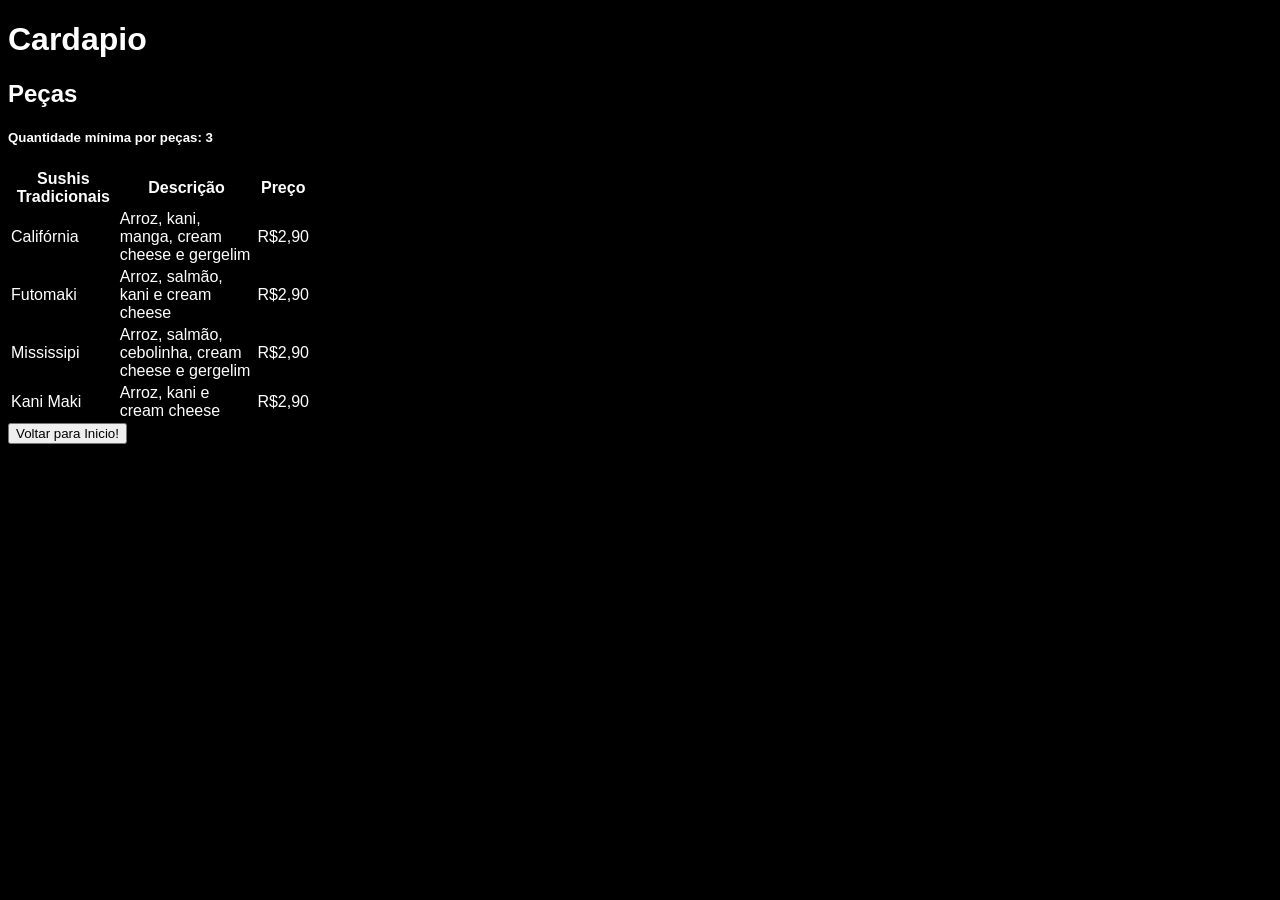
==== cardapio.html @ 0f292d31 "initial changes to the menu page some changes in CSS as well..." ====
<!DOCTYPE html>
<html lang="en">
<head>
    <meta charset="UTF-8">
    <meta name="viewport" content="width=device-width, initial-scale=1.0">
    <title>Cardapio</title>
    <link rel="stylesheet" href="estilos/style.css">
</head>
<body>
    <h1 class="titulo-cardapio"><strong>Cardapio</strong></h1>
    <h2 class="sub-titulo-cardapio"><strong>Peças</strong></h2>
    <h5 class="mini-frase-titulo"><strong>Quantidade mínima por peças: 3</strong></h4>
    <table class="tabela-do-cardapio">
        <thead>
        <tr>
            <th>Sushis Tradicionais</th>
            <th>Descrição</th>
            <th>Preço</th>
        </tr>
        </thead>
        <tbody>
            <tr>
                <td>Califórnia</td>
                <td>Arroz, kani, manga, cream cheese e gergelim</td>
                <td>R$2,90</td>
            </tr>
            <tr>
                <td>Futomaki</td>
                <td>Arroz, salmão, kani e cream cheese</td>
                <td>R$2,90</td>
            </tr>
            <tr>
                <td>Mississipi</td>
                <td>Arroz, salmão, cebolinha, cream cheese e gergelim</td>
                <td>R$2,90</td>
            </tr>
            <tr>
                <td>Kani Maki</td>
                <td>Arroz, kani e cream cheese</td>
                <td>R$2,90</td>
            </tr>
        </tbody>
    </table>

    <a href="index.html"><button class="botao-inicio">Voltar para Inicio!</button></a>
</body>
</html>
---- estilos/style.css ----
html { /* Configurações iniciais do estilo do site */
    background-color: black;
    font-family: "Quattrocento", sans-serif;
    font-style: normal;
    min-width: 320px;
    max-width: 1920px;
    margin: 0;
    padding: 0;
    top: 0;
    width: 0;
    bottom: 0;
    right: 0;
    left: 0;
}
/*Configuraçoes da Pagina HOME*/
.logo-Yosai{ /* Configurações de posição da Logo */
    position: fixed;
    max-width: 40%;
    min-height: 20%;
    top: 20%;
    left: 30%;
}

.sushi-hashi{ /* Configurações da posição do Sushi */
    position: fixed;
    max-width: 15%;
    min-height: 10%;
    top: 60%;
    left: 80%;
}

.titulo-embaixo-logo{ /* Posição do Texto abaixo da logo */
    position: fixed;
    color: white;
    font-size: 1.5vw;
    margin-top: 50vh;
    left: 42vw;
}

.botao-cardapio{ /* Botão do Cardapio */
    position: fixed;
    color: rgb(0, 0, 0);
    bottom: 14vw;
    left: 40vw;
    background-color: rgb(253, 252, 252);
    font-size: 1vw;
    font-weight: bold;
    padding: 12px 24px;
    border: none;
    border-radius: 8px ;
    cursor: pointer;
    transition: background-color 0.3s ease, tranform 0.2s ease;
}

.botao-cardapio:hover { /* Botão expandir e mudar de cor */
    background-color: rgb(102, 31, 31);
    transform: scale(1.05);
}

.botao-fale-conosco{ /* Botão do Fale Conosco */
    position: fixed;
    color: rgb(10, 10, 10);
    bottom: 14vw;
    right: 35vw;
    background-color: rgb(255, 255, 255) ;
    font-size: 1vw;
    font-weight: bold;
    padding: 12px 24px;
    border: none;
    border-radius: 8px ;
    cursor: pointer;
    transition: background-color 0.3s ease, tranform 0.2s ease;
}

.botao-fale-conosco:hover { /* Botão expandir e mudar de cor */
    background-color: rgb(102, 31, 31);
    transform: scale(1.05);
}

.rodape{ /* rodape da pagina / endereço */
    position: fixed;
    font-size: 1vw;
    right: 37vw;
    bottom: 1vw;
    opacity: 40%;
    text-align: center;
}

/*Configurações Da Pagina do Cardapio*/

.titulo-cardapio{
    color: white;
}

.sub-titulo-cardapio{
    color: white;
}

.mini-frase-titulo{
    color: white;
}

.tabela-do-cardapio{
    color: white;
}
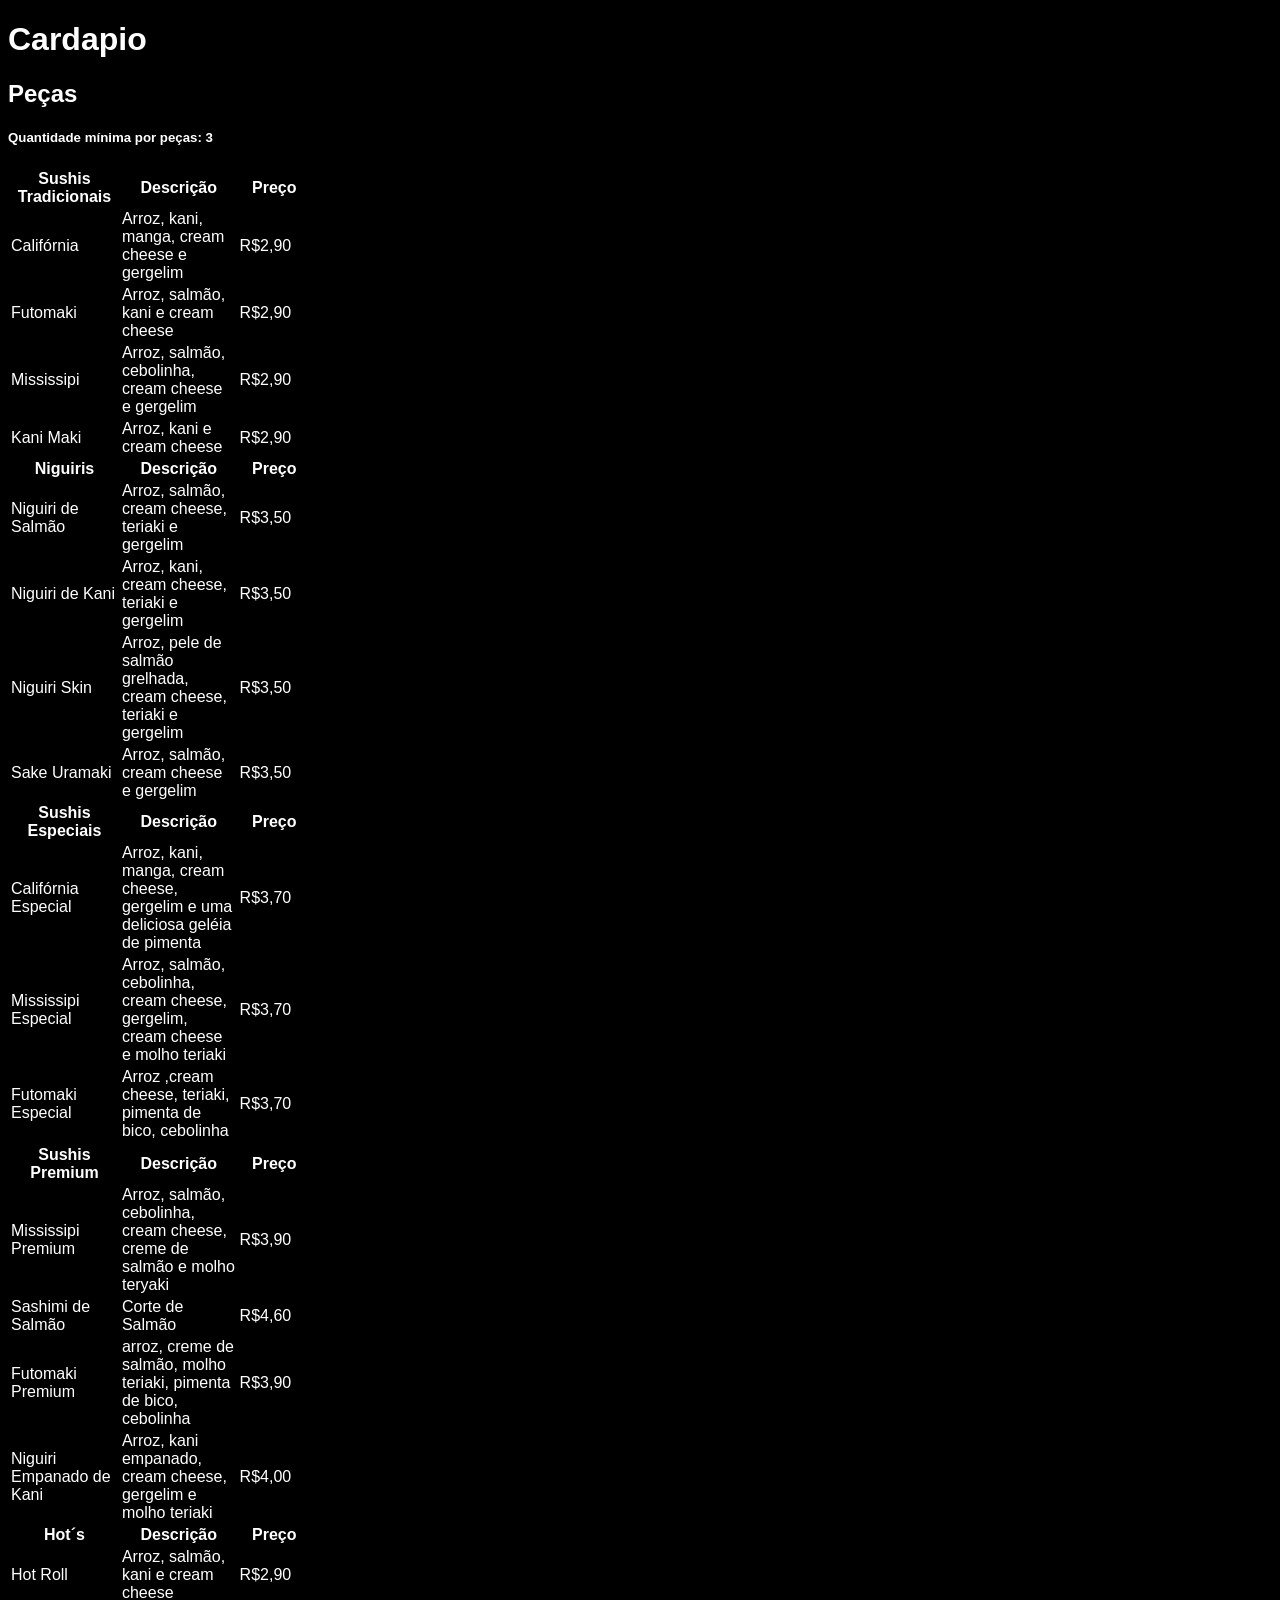
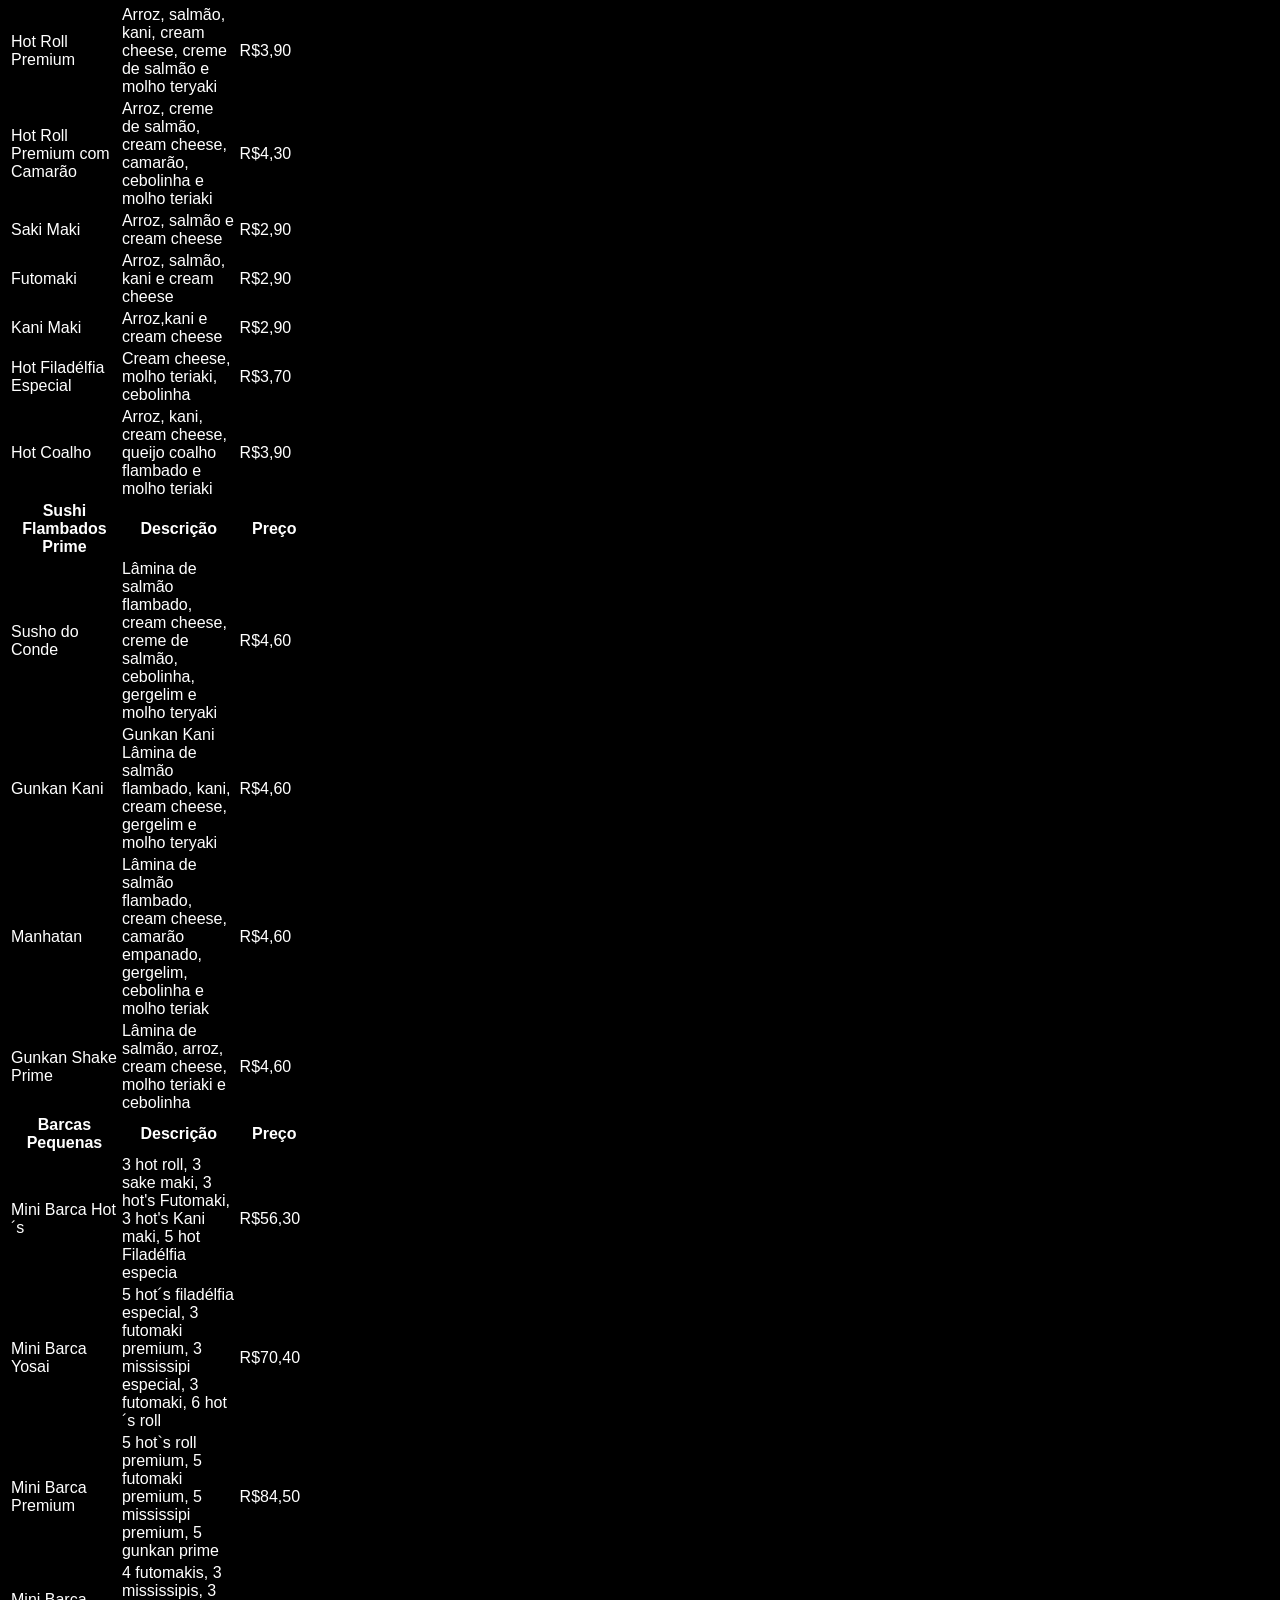
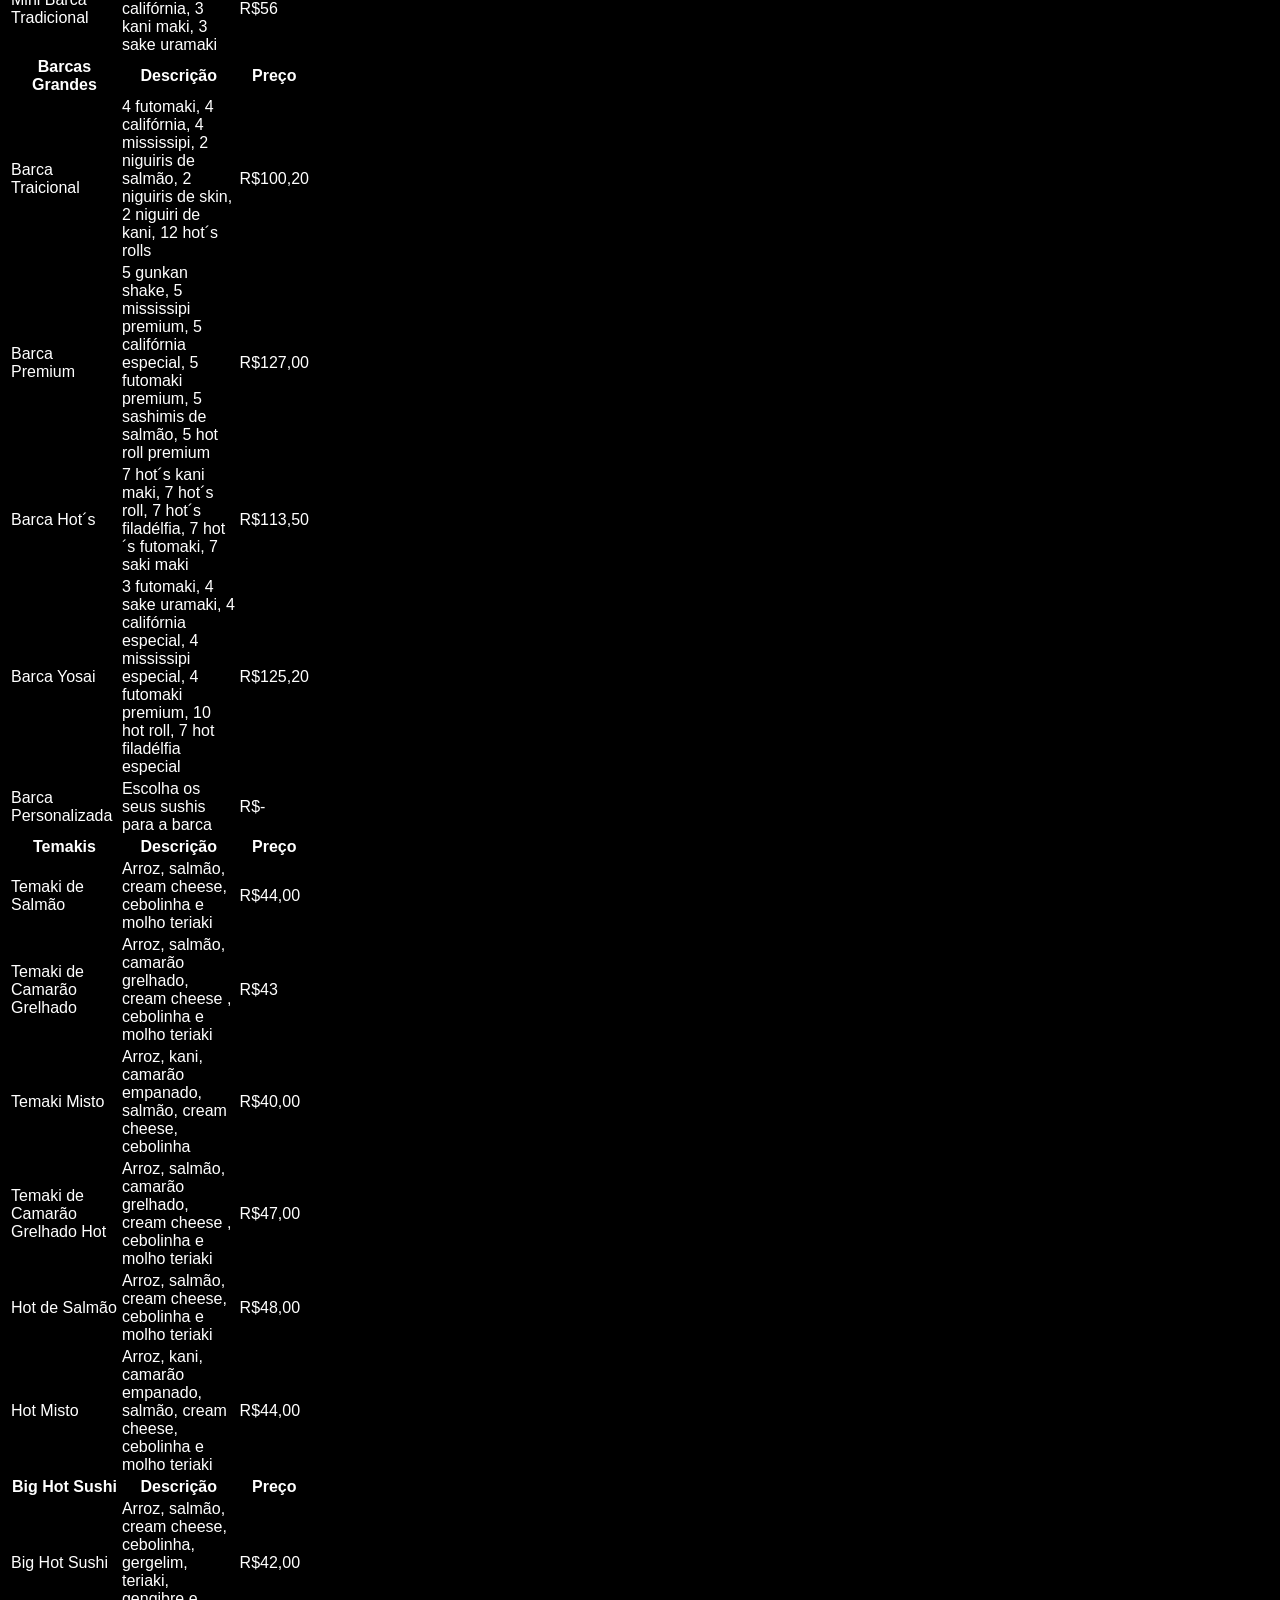
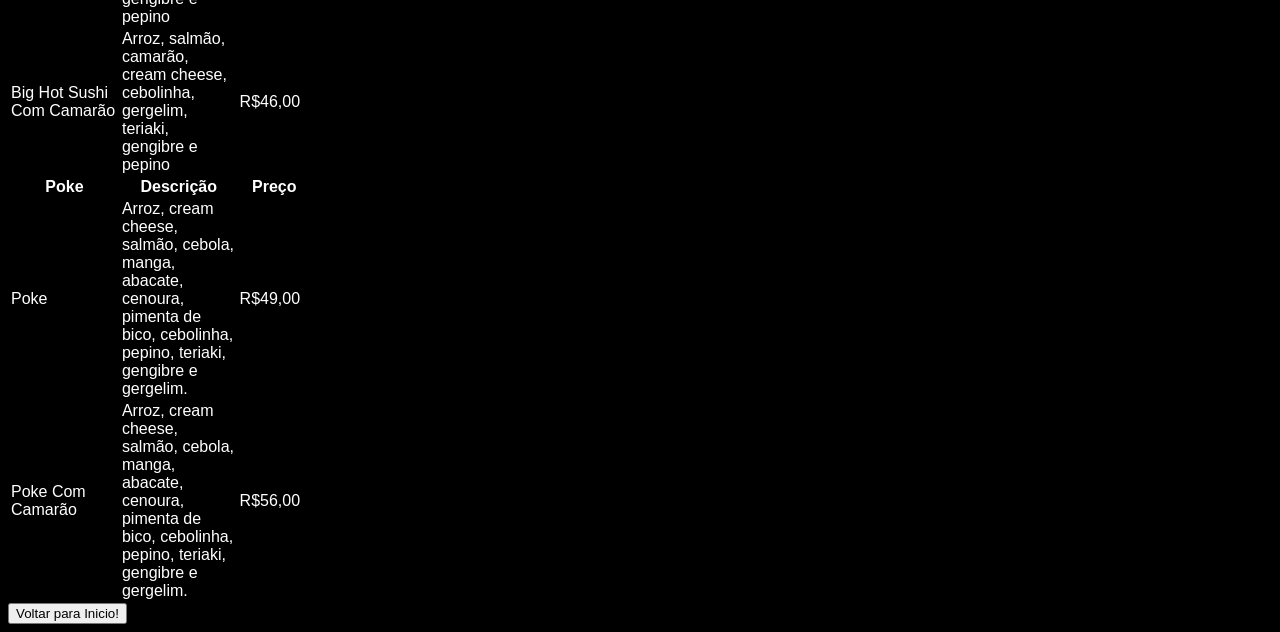
==== commit f08f4bd6: "Menu items I’ve listed the sushi pieces and other items from the restaurant—essentially their entire" ====
--- a/cardapio.html
+++ b/cardapio.html
@@ -40,6 +40,319 @@
                 <td>R$2,90</td>
             </tr>
         </tbody>
+
+        <thead>
+            <tr>
+                <th>Niguiris</th>
+                <th>Descrição</th>
+                <th>Preço</th>
+            </tr>
+        </thead>
+        <tbody>
+            <tr>
+                <td>Niguiri de Salmão</td>
+                <td>Arroz, salmão, cream cheese, teriaki e gergelim</td>
+                <td>R$3,50</td>
+            </tr>
+            <tr>
+                <td>Niguiri de Kani</td>
+                <td>Arroz, kani, cream cheese, teriaki e gergelim</td>
+                <td>R$3,50</td>
+            </tr>
+            <tr>
+                <td>Niguiri Skin</td>
+                <td>Arroz, pele de salmão grelhada, cream cheese, teriaki e gergelim</td>
+                <td>R$3,50</td>
+            </tr>
+            <tr>
+                <td>Sake Uramaki</td>
+                <td>Arroz, salmão, cream cheese e gergelim</td>
+                <td>R$3,50</td>
+            </tr>
+        </tbody>
+
+        <thead>
+            <tr>
+                <th>Sushis Especiais</th>
+                <th>Descrição</th>
+                <th>Preço</th>
+            </tr>
+        </thead>
+        <tbody>
+            <tr>
+            <td>Califórnia Especial
+            </td>
+            <td>Arroz, kani, manga, cream cheese, gergelim e uma deliciosa geléia de pimenta</td>
+            <td>R$3,70</td>
+            </tr>
+            <tr>
+                <td>Mississipi Especial</td>
+                <td>Arroz, salmão, cebolinha, cream cheese, gergelim, cream cheese e molho teriaki</td>
+                <td>R$3,70</td>
+            </tr>
+            <tr>
+                <td>Futomaki Especial</td>
+                <td>Arroz ,cream cheese, teriaki, pimenta de bico, cebolinha</td>
+                <td>R$3,70</td>
+            </tr>
+            <tr>
+            </tr>
+        </tbody>
+        
+        <thead>
+            <tr>
+                <th>Sushis Premium</th>
+                <th>Descrição</th>
+                <th>Preço</th>
+            </tr>
+        </thead>
+        <tbody>
+            <tr>
+                <td>Mississipi Premium</td>
+                <td>Arroz, salmão, cebolinha, cream cheese, creme de salmão e molho teryaki</td>
+                <td>R$3,90</td>
+            </tr>
+            <tr>
+                <td>Sashimi de Salmão</td>
+                <td>Corte de Salmão</td>
+                <td>R$4,60</td>
+            </tr>
+            <tr>
+                <td>Futomaki Premium</td>
+                <td>arroz, creme de salmão, molho teriaki, pimenta de bico, cebolinha</td>
+                <td>R$3,90</td>
+            </tr>
+            <tr>
+                <td>Niguiri Empanado de Kani</td>
+                <td>Arroz, kani empanado, cream cheese, gergelim e molho teriaki</td>
+                <td>R$4,00</td>
+            </tr>
+        </tbody>
+
+        <thead>
+            <tr>
+            <th>Hot´s</th>
+            <th>Descrição</th>
+            <th>Preço</th>
+            </tr>
+        </thead>
+        <tbody>
+            <tr>
+            <td>Hot Roll</td>
+            <td>Arroz, salmão, kani e cream cheese</td>
+            <td>R$2,90</td>
+            </tr>
+            <tr>
+                <td>Hot Roll Premium</td>
+                <td>Arroz, salmão, kani, cream cheese, creme de salmão e molho teryaki</td>
+                <td>R$3,90</td>
+            </tr>
+            <tr>
+                <td>Hot Roll Premium com Camarão</td>
+                <td>Arroz, creme de salmão, cream cheese, camarão, cebolinha e molho teriaki</td>
+                <td>R$4,30</td>
+            </tr>
+            <tr>
+                <td>Saki Maki</td>
+                <td>Arroz, salmão e cream cheese</td>
+                <td>R$2,90</td>
+            </tr>
+            <tr>
+                <td>Futomaki</td>
+                <td>Arroz, salmão, kani e cream cheese</td>
+                <td>R$2,90</td>
+            </tr>
+            <tr>
+                <td>Kani Maki</td>
+                <td>Arroz,kani e cream cheese</td>
+                <td>R$2,90</td>
+            </tr>
+            <tr>
+                <td>Hot Filadélfia Especial</td>
+                <td>Cream cheese, molho teriaki, cebolinha</td>
+                <td>R$3,70</td>
+            </tr>
+            <tr>
+                <td>Hot Coalho</td>
+                <td>Arroz, kani, cream cheese, queijo coalho flambado e molho teriaki</td>
+                <td>R$3,90</td>
+            </tr>
+        </tbody>
+
+        <thead>
+            <tr>
+                <th>Sushi Flambados Prime</th>
+                <th>Descrição</th>
+                <th>Preço</th>
+            </tr>
+        </thead>
+        <tbody>
+            <tr>
+                <td>Susho do Conde</td>
+                <td>Lâmina de salmão flambado, cream cheese, creme de salmão, cebolinha, gergelim e molho teryaki</td>
+                <td>R$4,60</td>
+            </tr>
+            <tr>
+                <td>Gunkan Kani</td>
+                <td>Gunkan Kani Lâmina de salmão flambado, kani, cream cheese, gergelim e molho teryaki</td>
+                <td>R$4,60</td>
+            </tr>
+            <tr>
+                <td>Manhatan</td>
+                <td>Lâmina de salmão flambado, cream cheese, camarão empanado, gergelim, cebolinha e molho teriak</td>
+                <td>R$4,60</td>
+            </tr>
+            <tr>
+                <td>Gunkan Shake Prime</td>
+                <td>Lâmina de salmão, arroz, cream cheese, molho teriaki e cebolinha</td>
+                <td>R$4,60</td>
+            </tr>
+        </tbody>
+
+        <thead>
+            <tr>
+                <th>Barcas Pequenas</th>
+                <th>Descrição</th>
+                <th>Preço</th>
+            </tr>
+        </thead>
+        <tbody>
+            <tr>
+                <td>Mini Barca Hot´s</td>
+                <td>3 hot roll, 3 sake maki, 3 hot's Futomaki, 3 hot's Kani maki, 5 hot Filadélfia especia</td>
+                <td>R$56,30</td>
+            </tr>
+            <tr>
+                <td>Mini Barca Yosai</td>
+                <td>5 hot´s filadélfia especial, 3 futomaki premium, 3 mississipi especial, 3 futomaki, 6 hot´s roll</td>
+                <td>R$70,40</td>
+            </tr>
+            <tr>
+                <td>Mini Barca Premium</td>
+                <td>5 hot`s roll premium, 5 futomaki premium, 5 mississipi premium, 5 gunkan prime</td>
+                <td>R$84,50</td>
+            </tr>
+            <tr>
+                <td>Mini Barca Tradicional</td>
+                <td>4 futomakis, 3 mississipis, 3 califórnia, 3 kani maki, 3 sake uramaki</td>
+                <td>R$56</td>
+            </tr>
+        </tbody>
+
+        <thead>
+            <tr>
+                <th>Barcas Grandes</th>
+                <th>Descrição</th>
+                <th>Preço</th>
+            </tr>
+        </thead>
+        <tbody>
+            <tr>
+                <td>Barca Traicional</td>
+                <td>4 futomaki, 4 califórnia, 4 mississipi, 2 niguiris de salmão, 2 niguiris de skin, 2 niguiri de kani, 12 hot´s rolls</td>
+                <td>R$100,20</td>
+            </tr>
+            <tr>
+                <td>Barca Premium</td>
+                <td>5 gunkan shake, 5 mississipi premium, 5 califórnia especial, 5 futomaki premium, 5 sashimis de salmão, 5 hot roll premium</td>
+                <td>R$127,00</td>
+            </tr>
+            <tr>
+                <td>Barca Hot´s</td>
+                <td>7 hot´s kani maki, 7 hot´s roll, 7 hot´s filadélfia, 7 hot´s futomaki, 7 saki maki</td>
+                <td>R$113,50</td>
+            </tr>
+            <tr>
+                <td>Barca Yosai</td>
+                <td>3 futomaki, 4 sake uramaki, 4 califórnia especial, 4 mississipi especial, 4 futomaki premium, 10 hot roll, 7 hot filadélfia especial</td>
+                <td>R$125,20</td>
+            </tr>
+            <tr>
+                <td>Barca Personalizada</td>
+                <td>Escolha os seus sushis para a barca</td>
+                <td>R$-</td>
+            </tr>
+        </tbody>
+
+        <thead>
+            <tr>
+                <th>Temakis</th>
+                <th>Descrição</th>
+                <th>Preço</th>
+            </tr>
+        </thead>
+        <tbody>
+            <tr>
+                <td>Temaki de Salmão</td>
+                <td>Arroz, salmão, cream cheese, cebolinha e molho teriaki</td>
+                <td>R$44,00</td>
+            </tr>
+            <tr>
+                <td>Temaki de Camarão Grelhado</td>
+                <td>Arroz, salmão, camarão grelhado, cream cheese , cebolinha e molho teriaki</td>
+                <td>R$43</td>
+            </tr>
+            <tr>
+                <td>Temaki Misto</td>
+                <td>Arroz, kani, camarão empanado, salmão, cream cheese, cebolinha</td>
+                <td>R$40,00</td>
+            </tr>
+            <tr>
+                <td>Temaki de Camarão Grelhado Hot</td>
+                <td>Arroz, salmão, camarão grelhado, cream cheese , cebolinha e molho teriaki</td>
+                <td>R$47,00</td>
+            </tr>
+            <tr>
+                <td>Hot de Salmão</td>
+                <td>Arroz, salmão, cream cheese, cebolinha e molho teriaki</td>
+                <td>R$48,00</td>
+            </tr>
+            <tr>
+                <td>Hot Misto</td>
+                <td>Arroz, kani, camarão empanado, salmão, cream cheese, cebolinha e molho teriaki</td>
+                <td>R$44,00</td>
+            </tr>
+        </tbody>
+
+        <thead>
+            <tr>
+                <th>Big Hot Sushi</th>
+                <th>Descrição</th>
+                <th>Preço</th>
+            </tr>
+        </thead>
+        <tbody>
+            <tr>
+                <td>Big Hot Sushi</td>
+                <td>Arroz, salmão, cream cheese, cebolinha, gergelim, teriaki, gengibre e pepino</td>
+                <td>R$42,00</td>
+            </tr>
+            <tr>
+                <td>Big Hot Sushi Com Camarão</td>
+                <td>Arroz, salmão, camarão, cream cheese, cebolinha, gergelim, teriaki, gengibre e pepino</td>
+                <td>R$46,00</td>
+            </tr>
+        </tbody>
+
+        <thead>
+            <tr>
+                <th>Poke</th>
+                <th>Descrição</th>
+                <th>Preço</th>
+            </tr>
+        </thead>
+        <tbody>
+            <tr>
+                <td>Poke</td>
+                <td>Arroz, cream cheese, salmão, cebola, manga, abacate, cenoura, pimenta de bico, cebolinha, pepino, teriaki, gengibre e gergelim.</td>
+                <td>R$49,00</td>
+            </tr>
+            <tr>
+                <td>Poke Com Camarão</td>
+                <td>Arroz, cream cheese, salmão, cebola, manga, abacate, cenoura, pimenta de bico, cebolinha, pepino, teriaki, gengibre e gergelim.</td>
+                <td>R$56,00</td>
+            </tr>
+        </tbody>
     </table>
 
     <a href="index.html"><button class="botao-inicio">Voltar para Inicio!</button></a>
--- a/estilos/style.css
+++ b/estilos/style.css
@@ -78,6 +78,7 @@
 }
 
 .rodape{ /* rodape da pagina / endereço */
+    color: white;
     position: fixed;
     font-size: 1vw;
     right: 37vw;
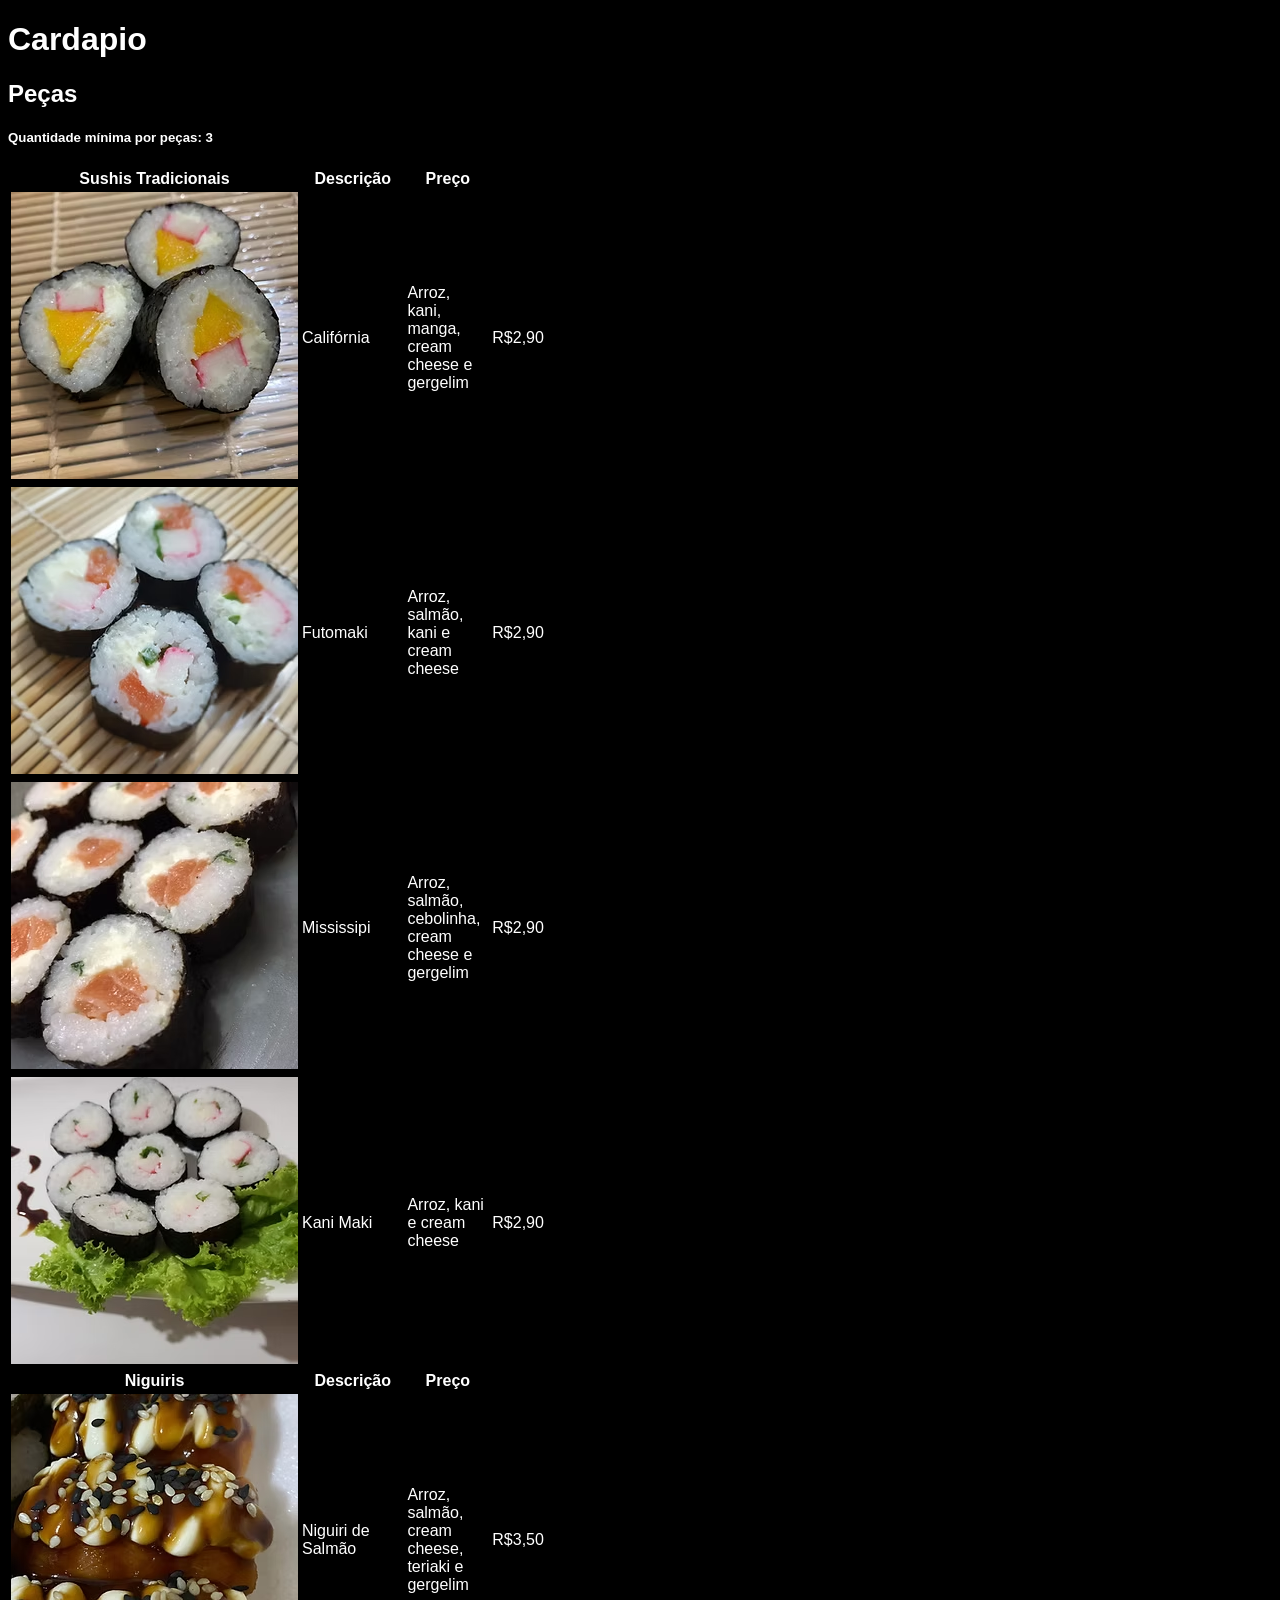
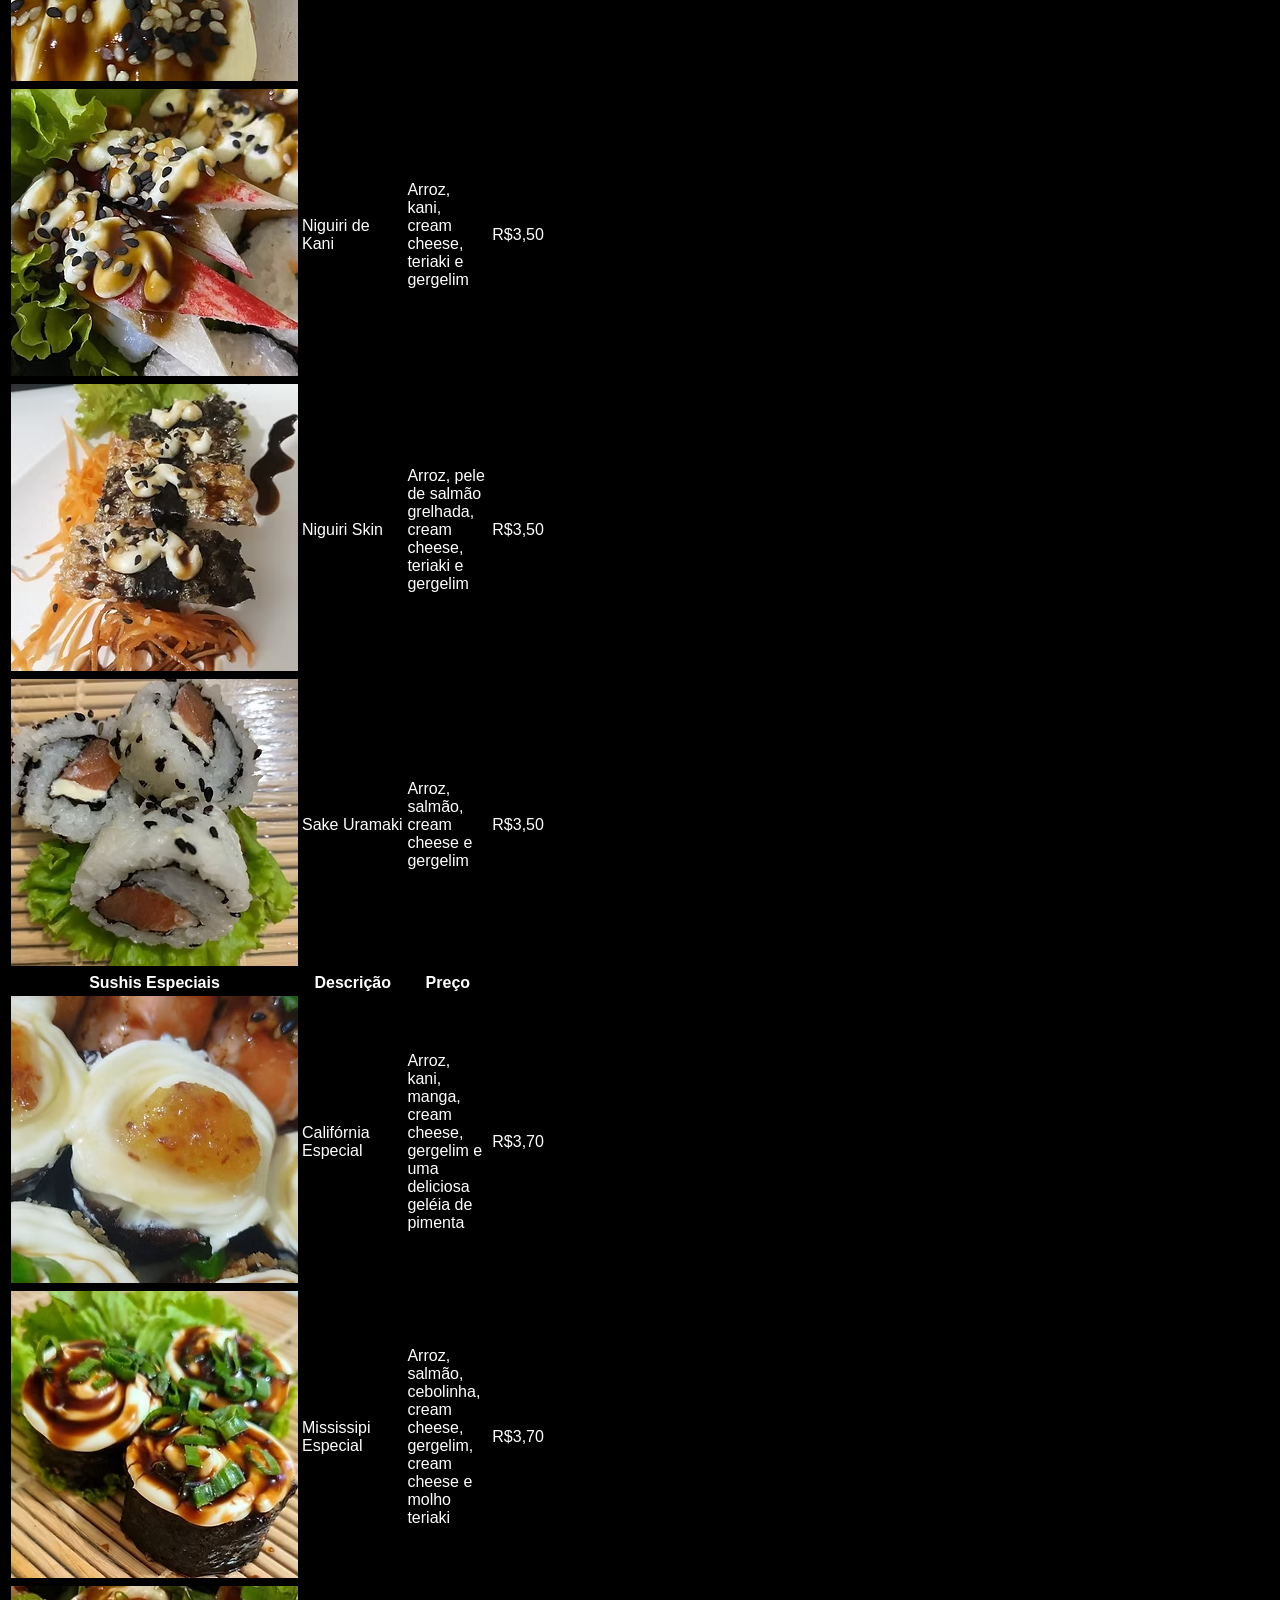
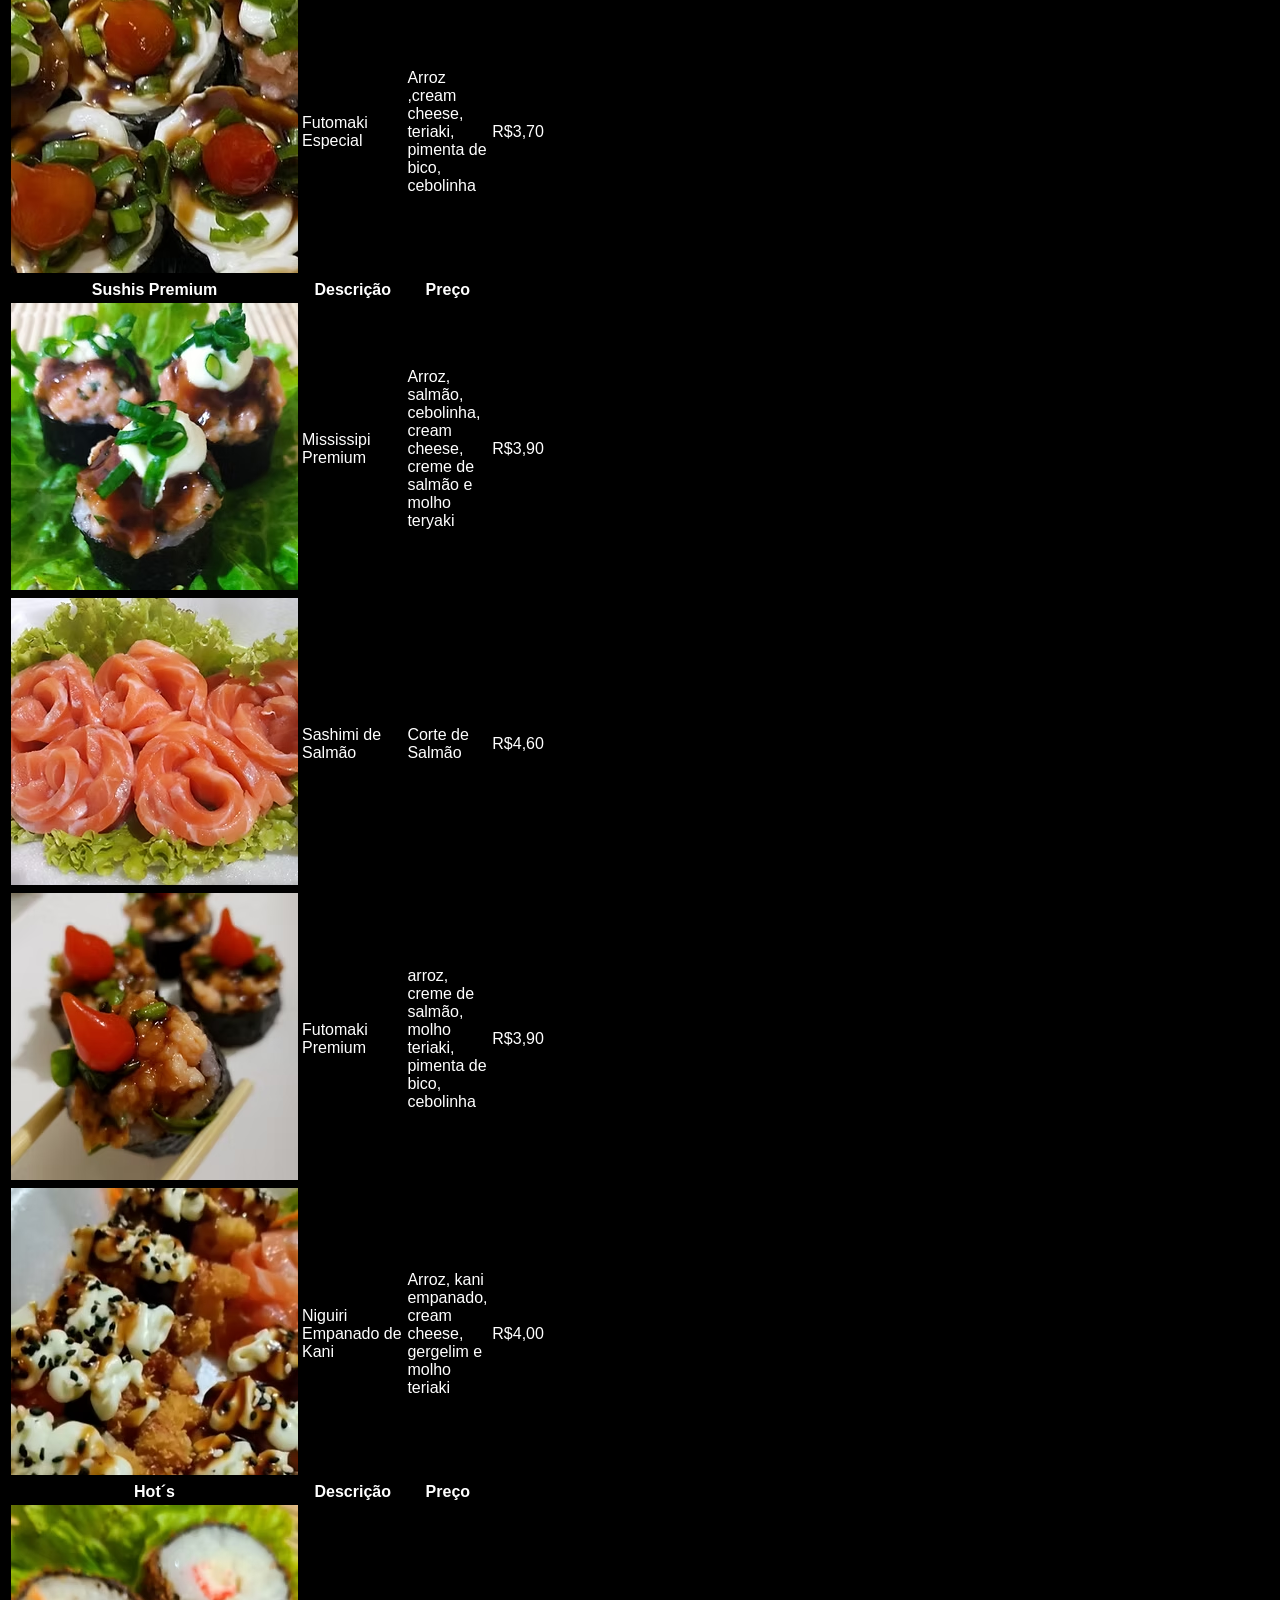
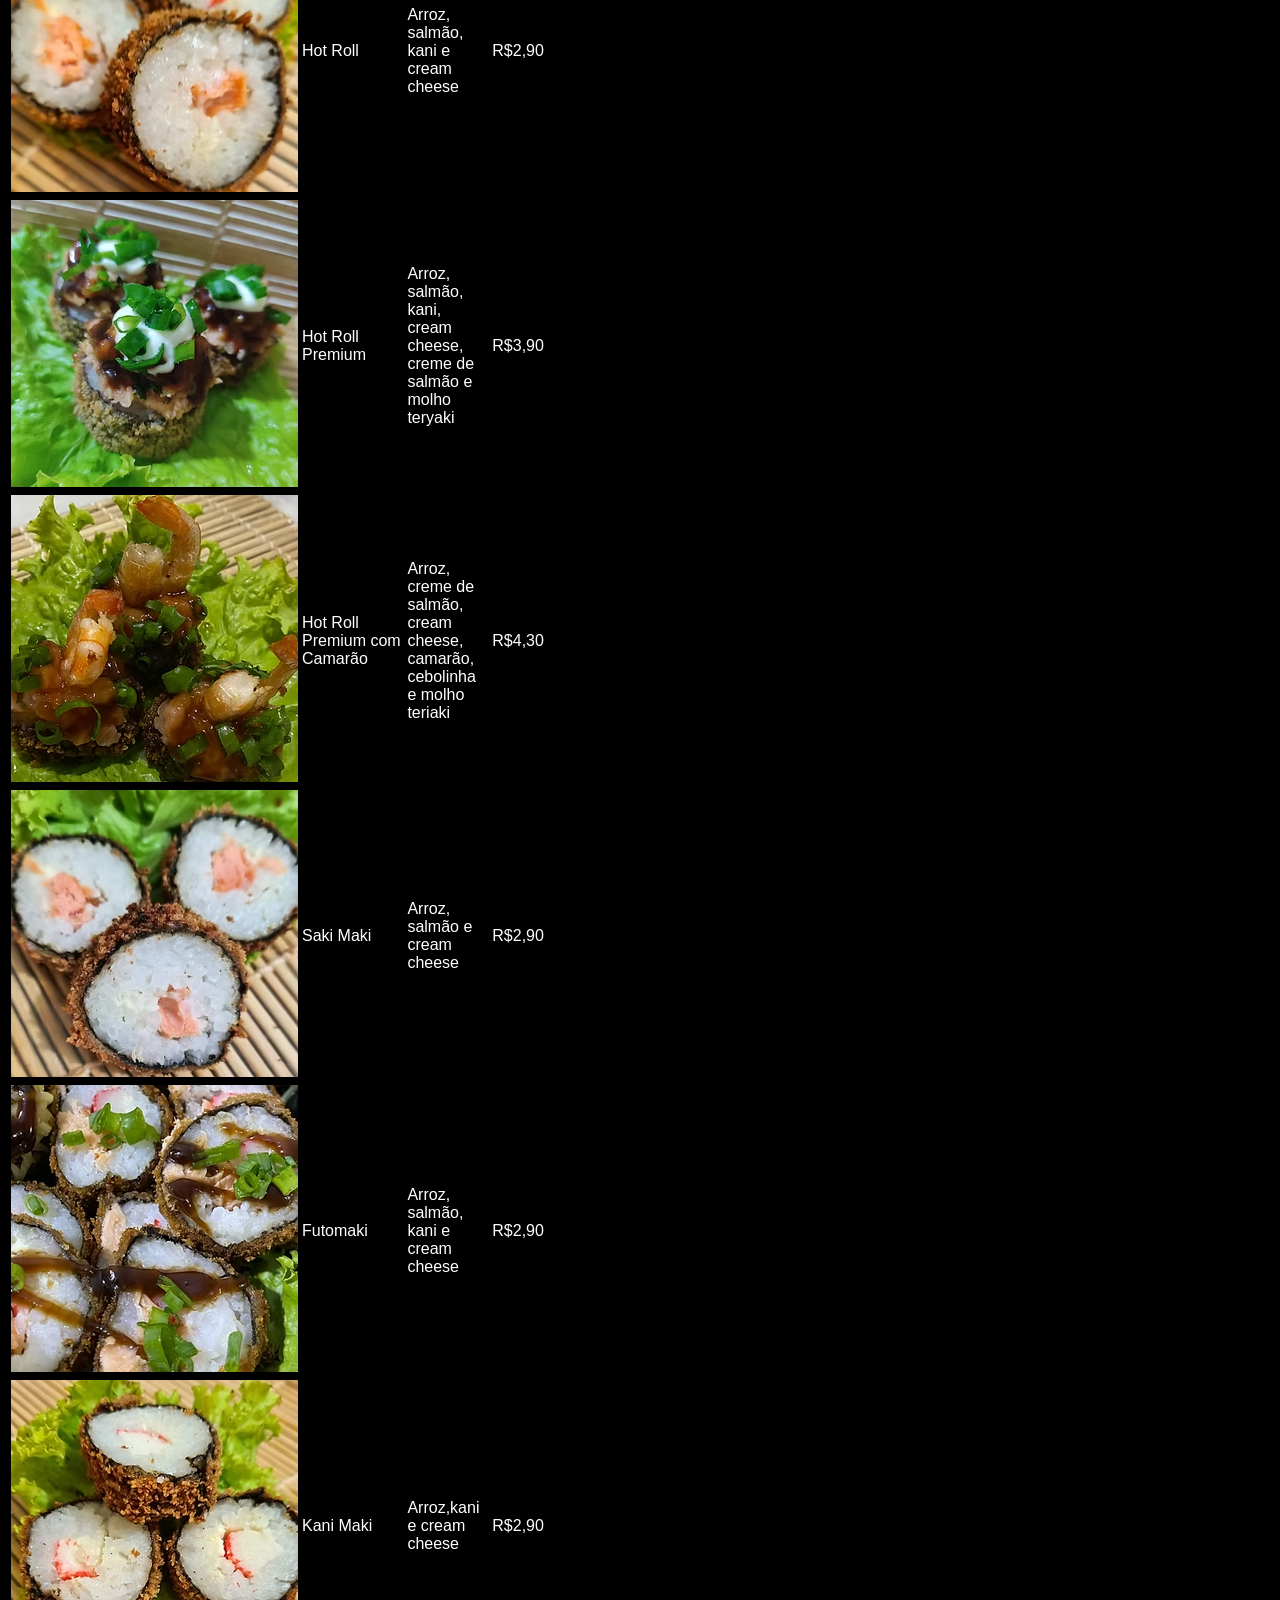
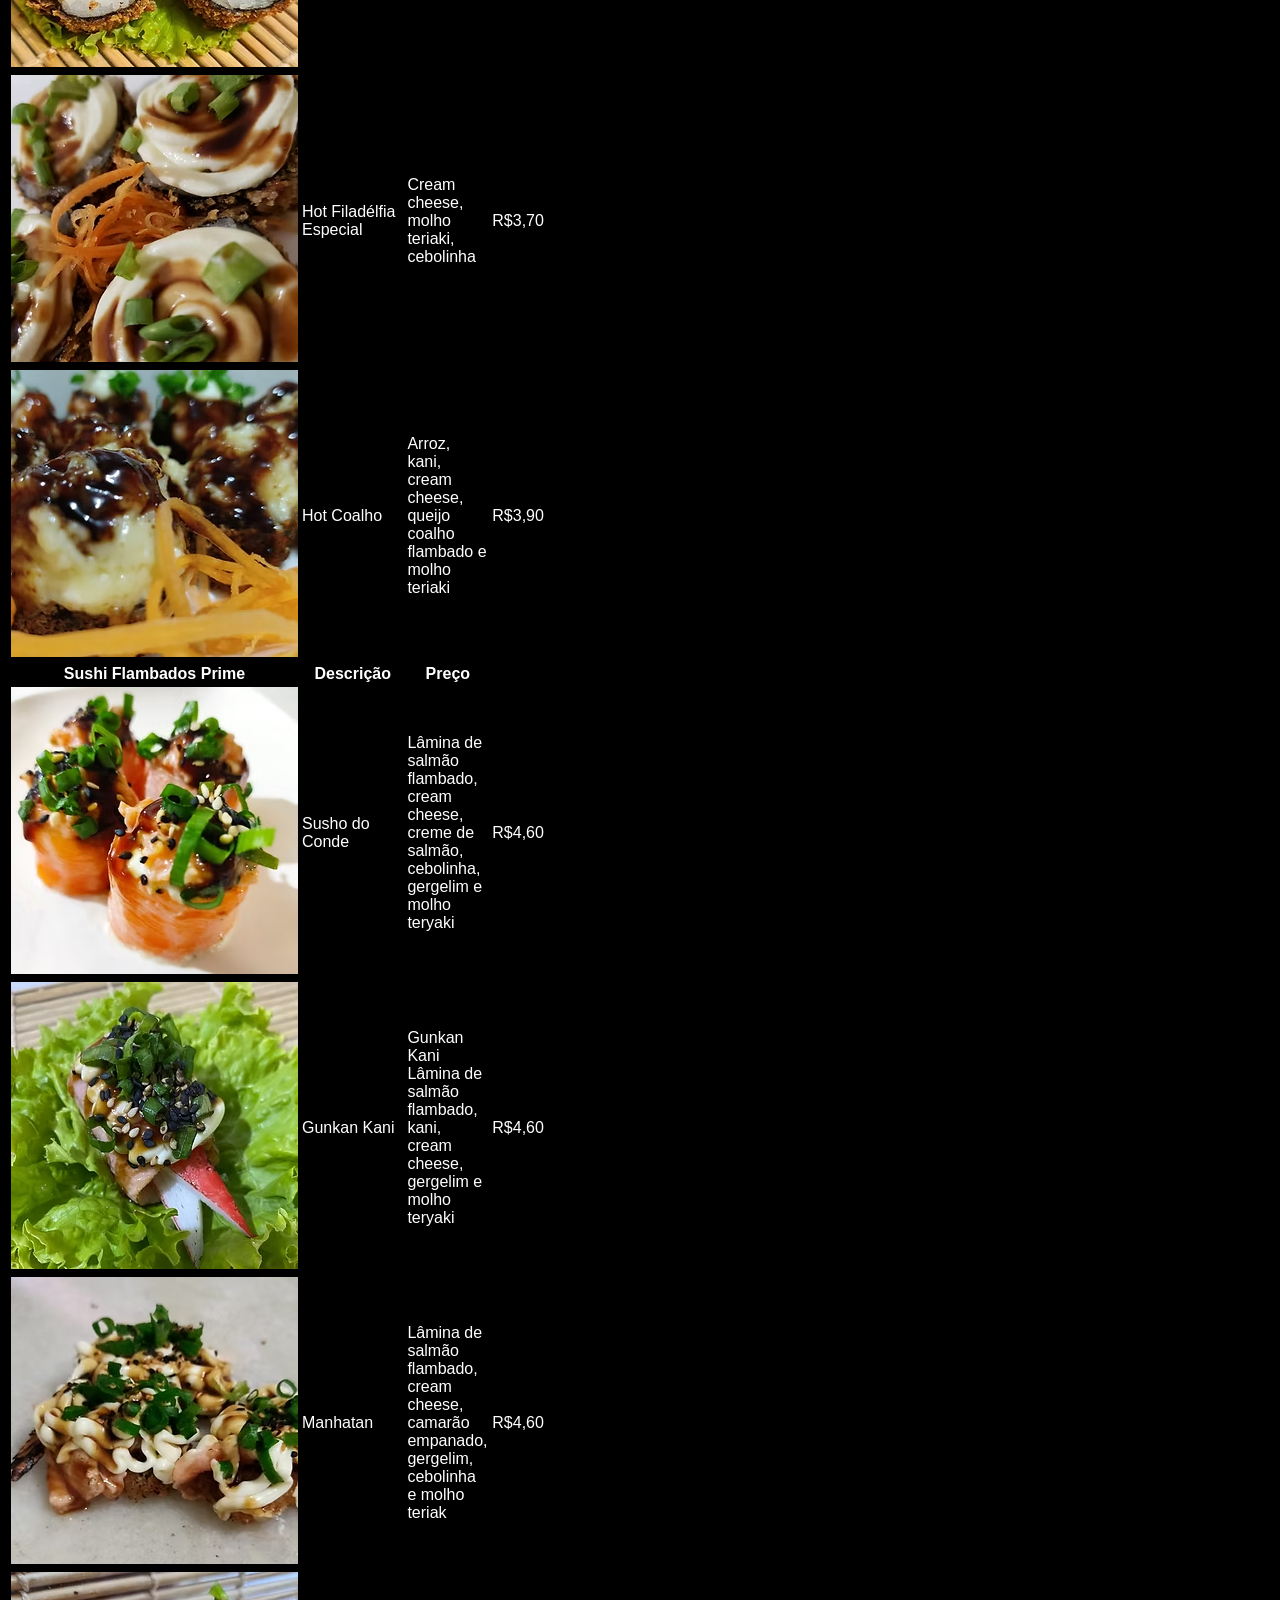
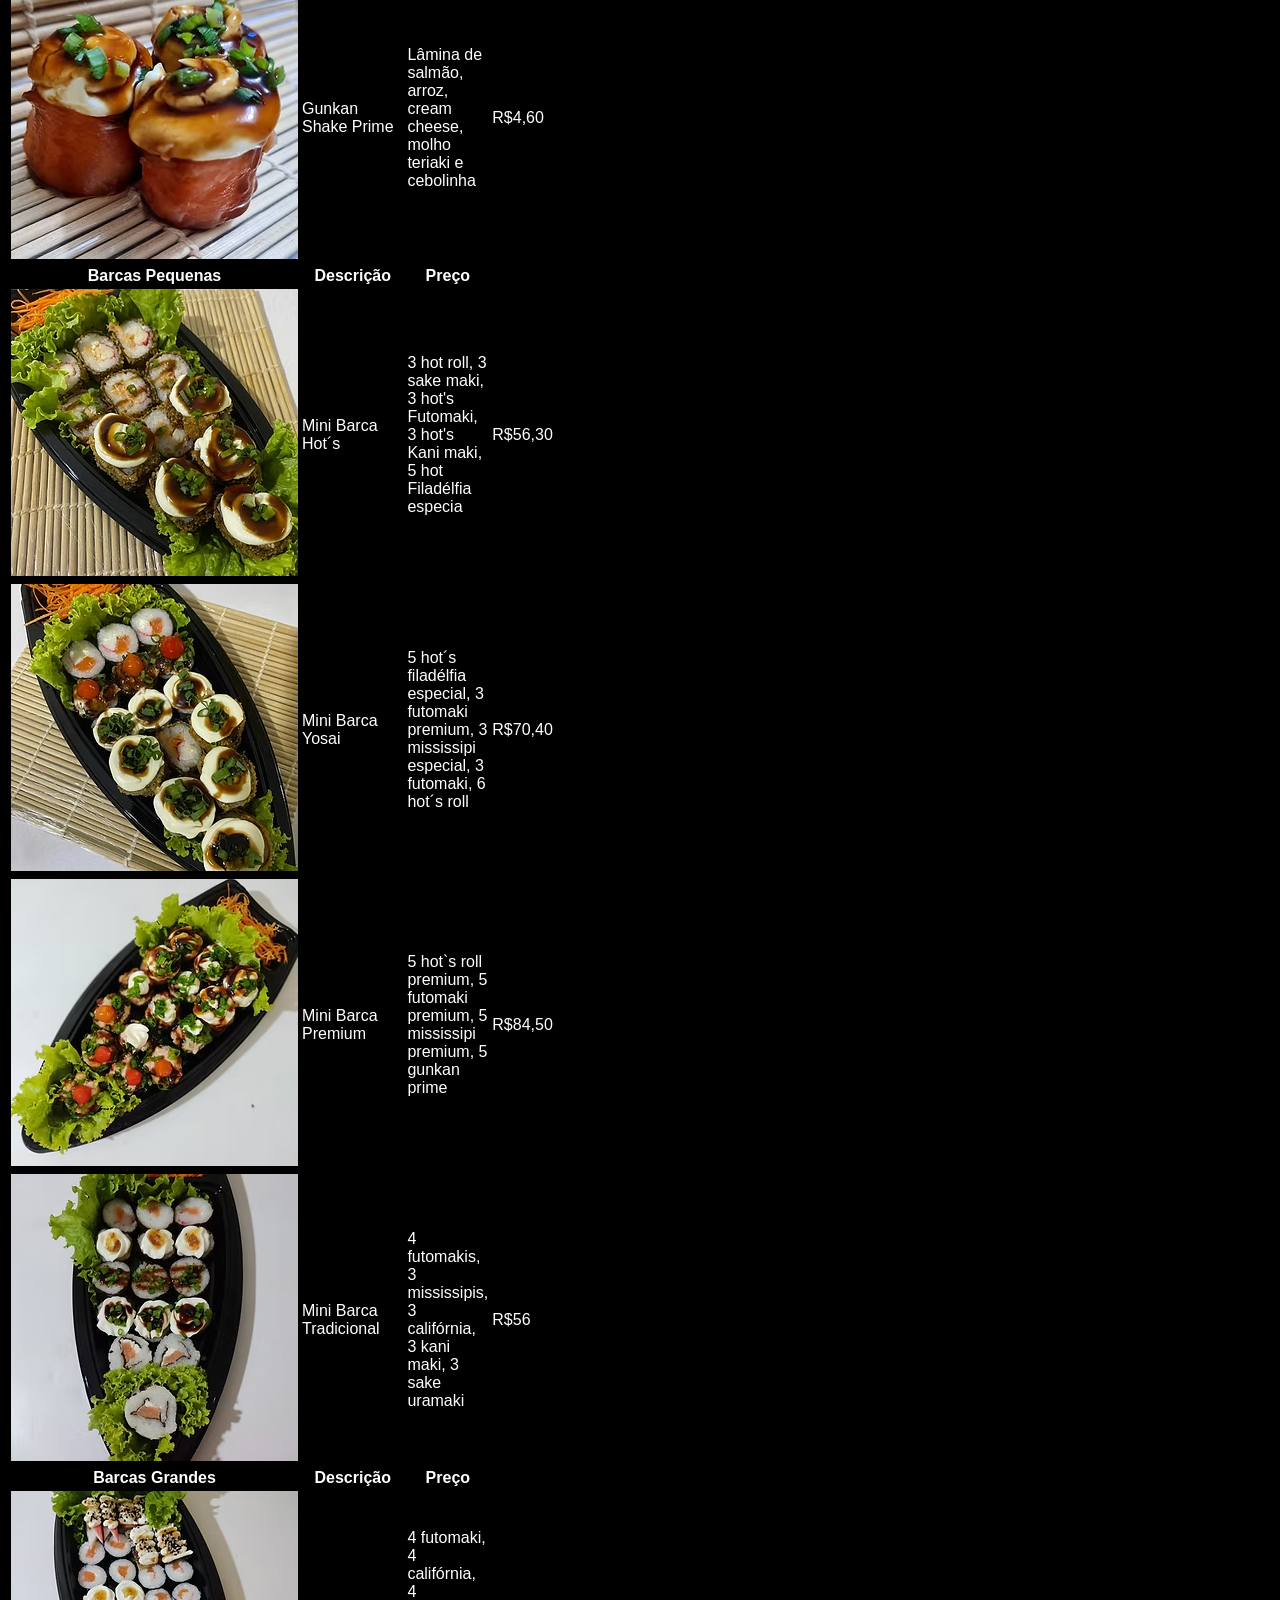
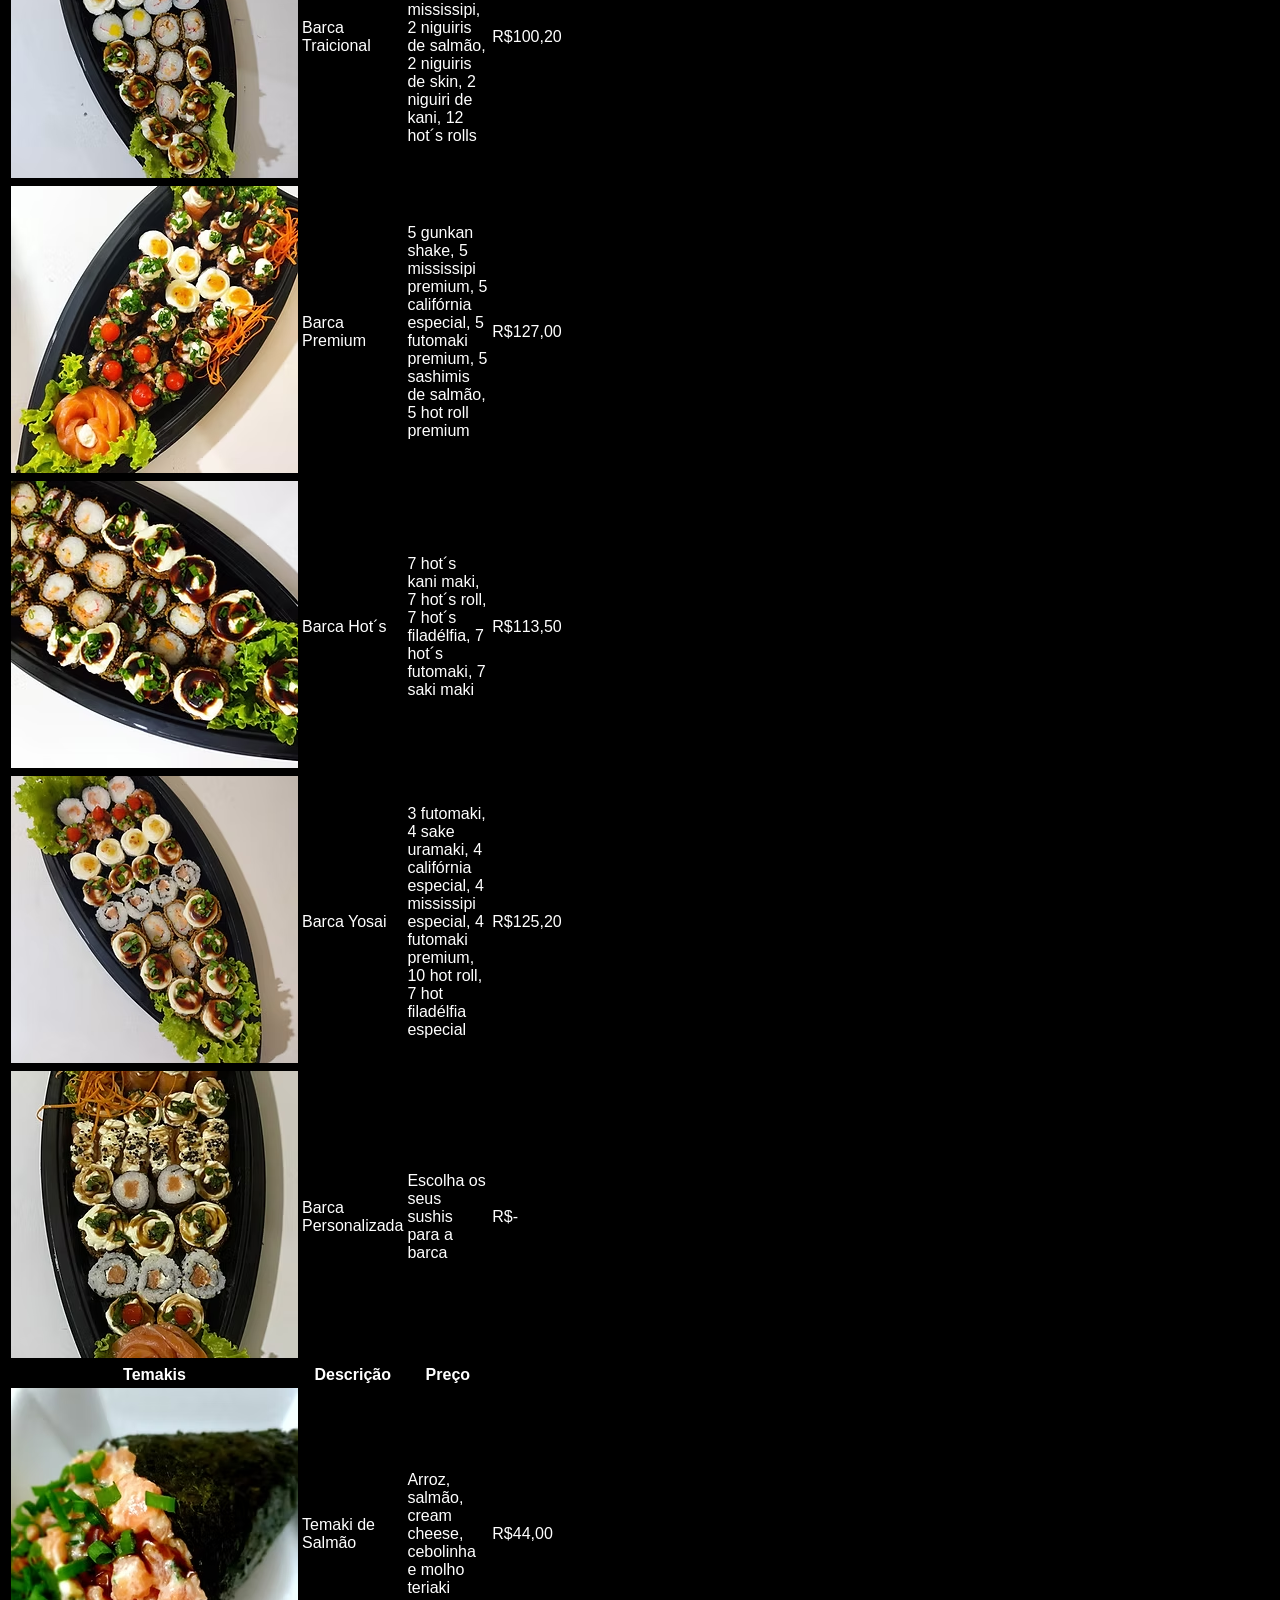
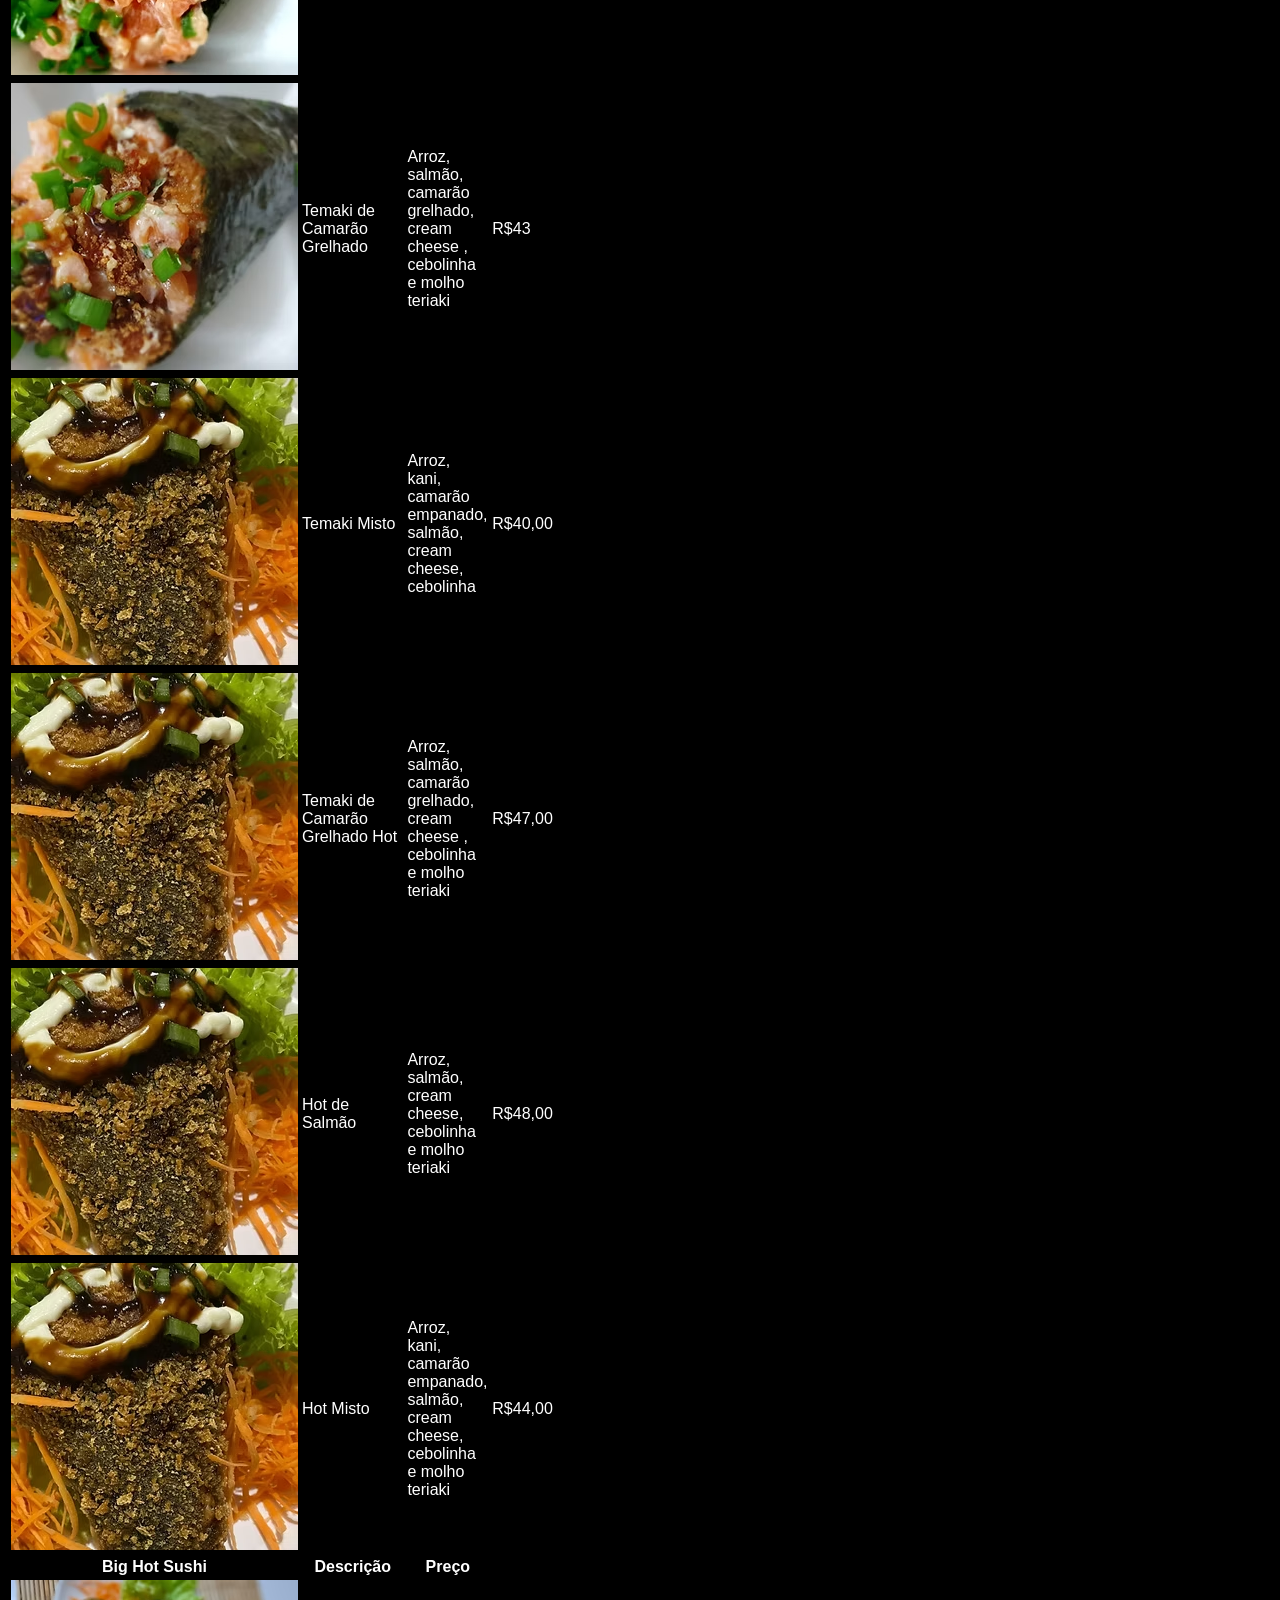
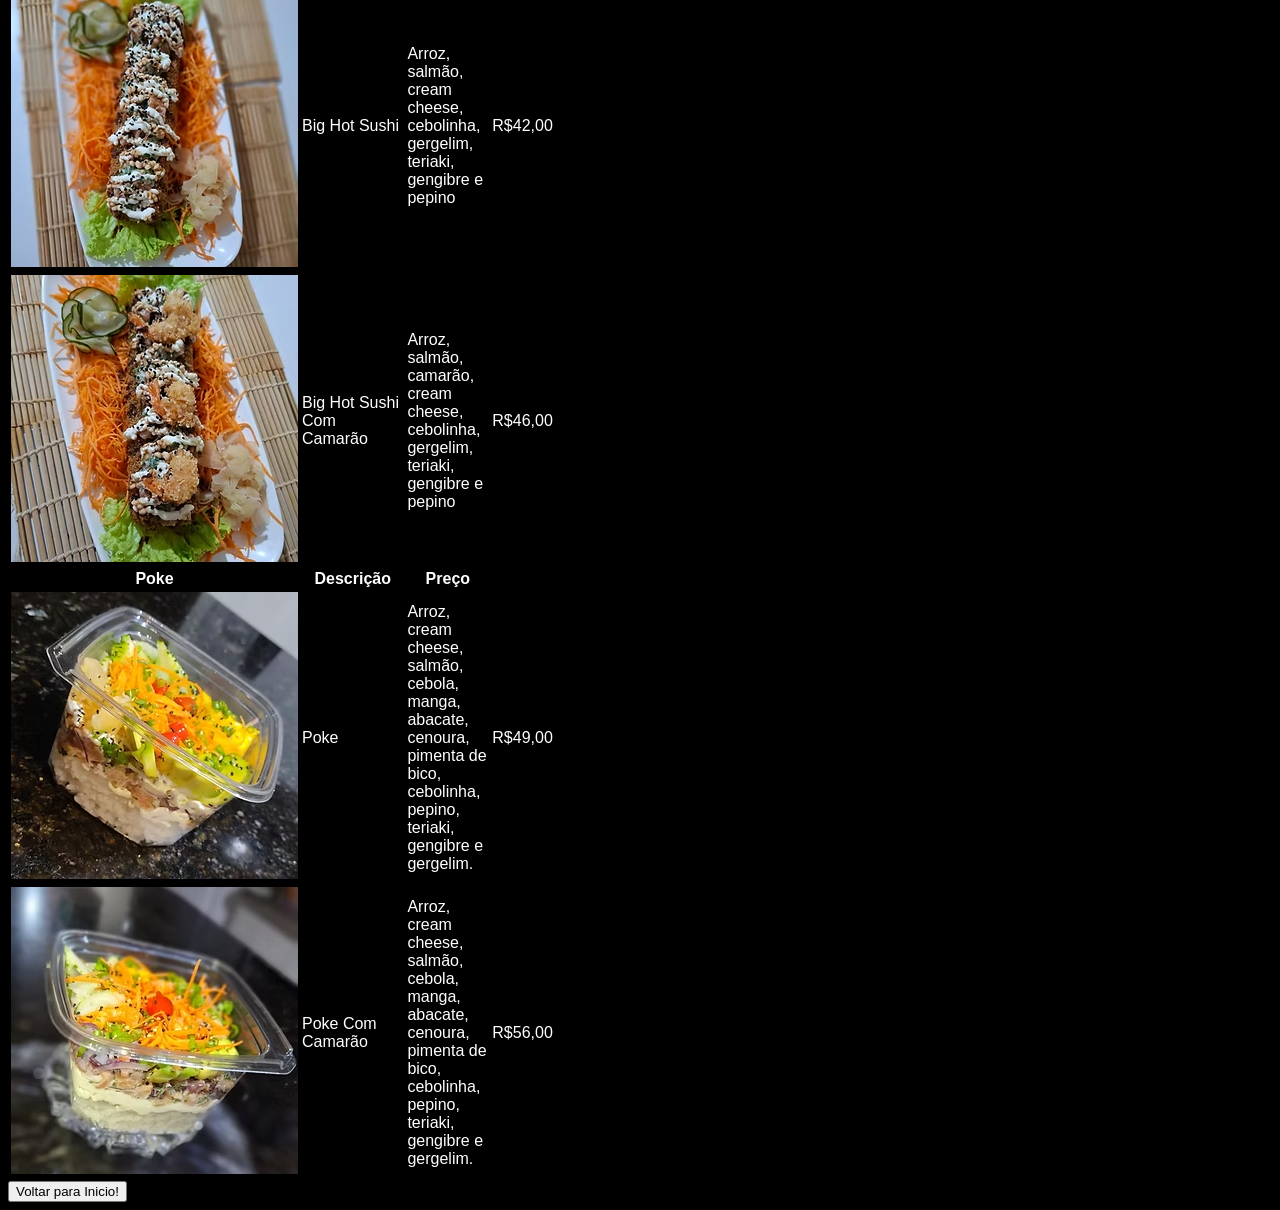
==== commit 83b05b0a: "Menu Changes I added images of the food items and organized the classes." ====
--- a/cardapio.html
+++ b/cardapio.html
@@ -11,6 +11,7 @@
     <h2 class="sub-titulo-cardapio"><strong>Peças</strong></h2>
     <h5 class="mini-frase-titulo"><strong>Quantidade mínima por peças: 3</strong></h4>
     <table class="tabela-do-cardapio">
+        <!--Sushis Tradicionais-->
         <thead>
         <tr>
             <th>Sushis Tradicionais</th>
@@ -19,28 +20,36 @@
         </tr>
         </thead>
         <tbody>
-            <tr>
-                <td>Califórnia</td>
-                <td>Arroz, kani, manga, cream cheese e gergelim</td>
-                <td>R$2,90</td>
-            </tr>
-            <tr>
-                <td>Futomaki</td>
-                <td>Arroz, salmão, kani e cream cheese</td>
-                <td>R$2,90</td>
-            </tr>
-            <tr>
-                <td>Mississipi</td>
-                <td>Arroz, salmão, cebolinha, cream cheese e gergelim</td>
-                <td>R$2,90</td>
-            </tr>
-            <tr>
-                <td>Kani Maki</td>
-                <td>Arroz, kani e cream cheese</td>
-                <td>R$2,90</td>
-            </tr>
-        </tbody>
-
+            <!--Sushi Primeira Peça-->
+            <tr class="cartao-pecas">
+                <td class="foto-sushi"><img src="imagens/california-sushi.avif" alt="Foto do Sushi Califórnia" class="fotos-sushis-tradicionais"></td>
+                <td class="sushi-nome">Califórnia</td>
+                <td class="sushi-descricao">Arroz, kani, manga, cream cheese e gergelim</td>
+                <td class="sushi-preco">R$2,90</td>
+            </tr>
+            <!--Sushi Segunda Peça-->
+            <tr class="cartao-pecas">
+                <td class="foto-sushi"><img src="imagens/futomaki-sushi.avif" alt="Foto do Sushi Futomaki"></td>
+                <td class="sushi-nome">Futomaki</td>
+                <td class="sushi-descricao">Arroz, salmão, kani e cream cheese</td>
+                <td class="sushi-preco">R$2,90</td>
+            </tr>
+            <!--Sushi Terceira Peça-->
+            <tr class="cartao-pecas">
+                <td class="foto-sushi"><img src="imagens/mississipi-sushi.avif" alt="Foto do Sushi Mississipi"></td>
+                <td class="sushi-nome">Mississipi</td>
+                <td class="sushi-descricao">Arroz, salmão, cebolinha, cream cheese e gergelim</td>
+                <td class="sushi-preco">R$2,90</td>
+            </tr>
+            <!--Sushi Quarta Peça-->
+            <tr class="cartao-pecas">
+                <td class="foto-sushi"><img src="imagens/kani-maki-sushi.avif" alt="Foto do Sushi Kani Maki"></td>
+                <td class="sushi-nome">Kani Maki</td>
+                <td class="sushi-descricao">Arroz, kani e cream cheese</td>
+                <td class="sushi-preco">R$2,90</td>
+            </tr>
+        </tbody>
+        <!--Sushi Niguiris--> 
         <thead>
             <tr>
                 <th>Niguiris</th>
@@ -49,28 +58,36 @@
             </tr>
         </thead>
         <tbody>
-            <tr>
-                <td>Niguiri de Salmão</td>
-                <td>Arroz, salmão, cream cheese, teriaki e gergelim</td>
-                <td>R$3,50</td>
-            </tr>
-            <tr>
-                <td>Niguiri de Kani</td>
-                <td>Arroz, kani, cream cheese, teriaki e gergelim</td>
-                <td>R$3,50</td>
-            </tr>
-            <tr>
-                <td>Niguiri Skin</td>
-                <td>Arroz, pele de salmão grelhada, cream cheese, teriaki e gergelim</td>
-                <td>R$3,50</td>
-            </tr>
-            <tr>
-                <td>Sake Uramaki</td>
-                <td>Arroz, salmão, cream cheese e gergelim</td>
-                <td>R$3,50</td>
-            </tr>
-        </tbody>
-
+            <!--Niguiri Primeira Peça-->
+            <tr class="cartao-pecas">
+                <td class="foto-sushi"><img src="imagens/niguiri-de-salmao.avif" alt="Foto do Niguiri de Salmão"></td>
+                <td class="sushi-nome">Niguiri de Salmão</td>
+                <td class="sushi-descricao">Arroz, salmão, cream cheese, teriaki e gergelim</td>
+                <td class="sushi-preco">R$3,50</td>
+            </tr>
+            <!--Niguiri Segunda Peça-->
+            <tr class="cartao-pecas">
+                <td class="foto-sushi"><img src="imagens/niguiri-de-kani.avif" alt="Foto do Niguiri de Kani"></td>
+                <td class="sushi-nome">Niguiri de Kani</td>
+                <td class="sushi-descricao">Arroz, kani, cream cheese, teriaki e gergelim</td>
+                <td class="sushi-preco">R$3,50</td>
+            </tr>
+            <!--Niguiri Terceira Peça-->
+            <tr class="cartao-pecas">
+                <td class="foto-sushi"><img src="imagens/niguiri-skin.avif" alt="Foto do Niguri Skin"></td>
+                <td class="sushi-nome">Niguiri Skin</td>
+                <td class="sushi-descricao">Arroz, pele de salmão grelhada, cream cheese, teriaki e gergelim</td>
+                <td class="sushi-preco">R$3,50</td>
+            </tr>
+            <!--Niguiri Quarta Peça-->
+            <tr class="cartao-pecas">
+                <td class="foto-sushi"><img src="imagens/sake-urumaki.avif" alt="Foto do Sushi Sake Urumaki"></td>
+                <td class="sushi-nome">Sake Uramaki</td>
+                <td class="sushi-descricao">Arroz, salmão, cream cheese e gergelim</td>
+                <td class="sushi-preco">R$3,50</td>
+            </tr>
+        </tbody>
+        <!--Sushis Especiais-->
         <thead>
             <tr>
                 <th>Sushis Especiais</th>
@@ -79,26 +96,29 @@
             </tr>
         </thead>
         <tbody>
-            <tr>
-            <td>Califórnia Especial
-            </td>
-            <td>Arroz, kani, manga, cream cheese, gergelim e uma deliciosa geléia de pimenta</td>
-            <td>R$3,70</td>
-            </tr>
-            <tr>
-                <td>Mississipi Especial</td>
-                <td>Arroz, salmão, cebolinha, cream cheese, gergelim, cream cheese e molho teriaki</td>
-                <td>R$3,70</td>
-            </tr>
-            <tr>
-                <td>Futomaki Especial</td>
-                <td>Arroz ,cream cheese, teriaki, pimenta de bico, cebolinha</td>
-                <td>R$3,70</td>
-            </tr>
-            <tr>
-            </tr>
-        </tbody>
-        
+            <!--Sushi Especial Primeira Peça-->
+            <tr class="cartao-pecas">
+            <td class="foto-sushi"><img src="imagens/california-especial.avif" alt="Foto do Sushi California Especial"></td>
+            <td class="sushi-nome">Califórnia Especial </td>
+            <td class="sushi-descricao">Arroz, kani, manga, cream cheese, gergelim e uma deliciosa geléia de pimenta</td>
+            <td class="sushi-preco">R$3,70</td>
+            </tr>
+            <!--Sushi Especial Segunda Peça-->
+            <tr class="cartao-pecas">
+                <td class="foto-sushi"><img src="imagens/mississipi-especial.avif" alt="Foto do Sushi Mississipi Especial"></td>
+                <td class="sushi-nome">Mississipi Especial</td>
+                <td class="sushi-descricao">Arroz, salmão, cebolinha, cream cheese, gergelim, cream cheese e molho teriaki</td>
+                <td class="sushi-preco">R$3,70</td>
+            </tr>
+            <!--Sushi Especial Terceira Peça-->
+            <tr class="cartao-pecas">
+                <td class="foto-sushi"><img src="imagens/futomaki-especial.avif" alt="Foto do Sushi Futomaki Especial"></td>
+                <td class="sushi-nome">Futomaki Especial</td>
+                <td class="sushi-descricao">Arroz ,cream cheese, teriaki, pimenta de bico, cebolinha</td>
+                <td class="sushi-preco">R$3,70</td>
+            </tr>
+        </tbody>
+        <!--Sushis Premium-->
         <thead>
             <tr>
                 <th>Sushis Premium</th>
@@ -107,28 +127,36 @@
             </tr>
         </thead>
         <tbody>
-            <tr>
-                <td>Mississipi Premium</td>
-                <td>Arroz, salmão, cebolinha, cream cheese, creme de salmão e molho teryaki</td>
-                <td>R$3,90</td>
-            </tr>
-            <tr>
-                <td>Sashimi de Salmão</td>
-                <td>Corte de Salmão</td>
-                <td>R$4,60</td>
-            </tr>
-            <tr>
-                <td>Futomaki Premium</td>
-                <td>arroz, creme de salmão, molho teriaki, pimenta de bico, cebolinha</td>
-                <td>R$3,90</td>
-            </tr>
-            <tr>
-                <td>Niguiri Empanado de Kani</td>
-                <td>Arroz, kani empanado, cream cheese, gergelim e molho teriaki</td>
-                <td>R$4,00</td>
-            </tr>
-        </tbody>
-
+            <!--Primeira Peça Premium-->
+            <tr class="cartao-pecas">
+                <td class="foto-sushi"><img src="imagens/mississipi-premium.avif" alt="Foto do Sushi Mississipi Premium"></td>
+                <td class="sushi-nome">Mississipi Premium</td>
+                <td class="sushi-descricao">Arroz, salmão, cebolinha, cream cheese, creme de salmão e molho teryaki</td>
+                <td class="sushi-preco">R$3,90</td>
+            </tr>
+            <!--Segunda Peça Premium-->
+            <tr class="cartao-pecas">
+                <td class="foto-sushi"><img src="imagens/sashimi-de-salmao.avif" alt="Foto do Sashimi de Salmao"></td>
+                <td class="sushi-nome">Sashimi de Salmão</td>
+                <td class="sushi-descricao">Corte de Salmão</td>
+                <td class="sushi-preco">R$4,60</td>
+            </tr>
+            <!--Terceira Peça Premium-->
+            <tr class="cartao-pecas">
+                <td class="foto-sushi"><img src="imagens/futomaki-premium.avif" alt="Foto do Futomaki Premium"></td>
+                <td class="sushi-nome">Futomaki Premium</td>
+                <td class="sushi-descricao">arroz, creme de salmão, molho teriaki, pimenta de bico, cebolinha</td>
+                <td class="sushi-preco">R$3,90</td>
+            </tr>
+            <!--Quarta Peça Premium-->
+            <tr class="cartao-pecas">
+                <td class="foto-sushi"><img src="imagens/niguiri-empanado-de-kani.avif" alt="Foto do Niguiri Empanado de Kani"></td>
+                <td class="sushi-nome">Niguiri Empanado de Kani</td>
+                <td class="sushi-descricao">Arroz, kani empanado, cream cheese, gergelim e molho teriaki</td>
+                <td class="sushi-preco">R$4,00</td>
+            </tr>
+        </tbody>
+        <!--Sushis Hot´s-->
         <thead>
             <tr>
             <th>Hot´s</th>
@@ -137,48 +165,64 @@
             </tr>
         </thead>
         <tbody>
-            <tr>
-            <td>Hot Roll</td>
-            <td>Arroz, salmão, kani e cream cheese</td>
-            <td>R$2,90</td>
-            </tr>
-            <tr>
-                <td>Hot Roll Premium</td>
-                <td>Arroz, salmão, kani, cream cheese, creme de salmão e molho teryaki</td>
-                <td>R$3,90</td>
-            </tr>
-            <tr>
-                <td>Hot Roll Premium com Camarão</td>
-                <td>Arroz, creme de salmão, cream cheese, camarão, cebolinha e molho teriaki</td>
-                <td>R$4,30</td>
-            </tr>
-            <tr>
-                <td>Saki Maki</td>
-                <td>Arroz, salmão e cream cheese</td>
-                <td>R$2,90</td>
-            </tr>
-            <tr>
-                <td>Futomaki</td>
-                <td>Arroz, salmão, kani e cream cheese</td>
-                <td>R$2,90</td>
-            </tr>
-            <tr>
-                <td>Kani Maki</td>
-                <td>Arroz,kani e cream cheese</td>
-                <td>R$2,90</td>
-            </tr>
-            <tr>
-                <td>Hot Filadélfia Especial</td>
-                <td>Cream cheese, molho teriaki, cebolinha</td>
-                <td>R$3,70</td>
-            </tr>
-            <tr>
-                <td>Hot Coalho</td>
-                <td>Arroz, kani, cream cheese, queijo coalho flambado e molho teriaki</td>
-                <td>R$3,90</td>
-            </tr>
-        </tbody>
-
+            <!--Primeira Peça Hot-->
+            <tr class="cartao-pecas">
+            <td class="foto-sushi"><img src="imagens/hot-roll.avif" alt="Foto do Sushi Hot Roll"></td>
+            <td class="sushi-nome">Hot Roll</td>
+            <td class="sushi-descricao">Arroz, salmão, kani e cream cheese</td>
+            <td class="sushi-preco">R$2,90</td>
+            </tr>
+            <!--Segunda Peça Hot-->
+            <tr class="cartao-pecas">
+                <td class="foto-sushi"><img src="imagens/hot-roll-premium.avif" alt="Foto do Sushi Hot Roll Premium"></td>
+                <td class="sushi-nome">Hot Roll Premium</td>
+                <td class="sushi-descricao">Arroz, salmão, kani, cream cheese, creme de salmão e molho teryaki</td>
+                <td class="sushi-preco">R$3,90</td>
+            </tr>
+            <!--Terceira Peça Hot-->
+            <tr class="cartao-pecas">
+                <td class="foto-sushi"><img src="imagens/hot-roll-premium-com-camarao.avif" alt="Foto do Sushi Hot Roll Premium com Camarao"></td>
+                <td class="sushi-nome">Hot Roll Premium com Camarão</td>
+                <td class="sushi-descricao">Arroz, creme de salmão, cream cheese, camarão, cebolinha e molho teriaki</td>
+                <td class="sushi-preco">R$4,30</td>
+            </tr>
+            <!--Quarta Peça Hot-->
+            <tr class="cartao-pecas">
+                <td class="foto-sushi"><img src="imagens/saiki-maki-hot.avif" alt="Foto do Sushi Saki Maki Hot"></td>
+                <td class="sushi-nome">Saki Maki</td>
+                <td class="sushi-descricao">Arroz, salmão e cream cheese</td>
+                <td class="sushi-preco">R$2,90</td>
+            </tr>
+            <!--Quinta Peça Hot-->
+            <tr class="cartao-pecas">
+                <td class="foto-sushi"><img src="imagens/futomaki-hot.avif" alt="Foto do Futomaki Hot"></td>
+                <td class="sushi-nome">Futomaki</td>
+                <td class="sushi-descricao">Arroz, salmão, kani e cream cheese</td>
+                <td class="sushi-preco">R$2,90</td>
+            </tr>
+            <!--Sexta Peça Hot-->
+            <tr class="cartao-pecas">
+                <td class="foto-sushi"><img src="imagens/kani-maki-hot.avif" alt="Foto do Sushi Kani Maki Hot"></td>
+                <td class="sushi-nome">Kani Maki</td>
+                <td class="sushi-descricao">Arroz,kani e cream cheese</td>
+                <td class="sushi-preco">R$2,90</td>
+            </tr>
+            <!--Setima Peça Hot-->
+            <tr class="cartao-pecas">
+                <td class="foto-sushi"><img src="imagens/filadelfia-especial-hot.avif" alt="Foto do Sushi Hot Filadelfia Especial"></td>
+                <td class="sushi-nome">Hot Filadélfia Especial</td>
+                <td class="sushi-descricao">Cream cheese, molho teriaki, cebolinha</td>
+                <td class="sushi-preco">R$3,70</td>
+            </tr>
+            <!--Oitava Peça Hot-->
+            <tr class="cartao-pecas">
+                <td class="foto-sushi"><img src="imagens/coalho-hot.avif" alt="Foto do Sushi Hot Coalho"></td>
+                <td class="sushi-nome">Hot Coalho</td>
+                <td class="sushi-descricao">Arroz, kani, cream cheese, queijo coalho flambado e molho teriaki</td>
+                <td class="sushi-preco">R$3,90</td>
+            </tr>
+        </tbody>
+        <!--Sushis Flambados Primes-->
         <thead>
             <tr>
                 <th>Sushi Flambados Prime</th>
@@ -187,28 +231,36 @@
             </tr>
         </thead>
         <tbody>
-            <tr>
-                <td>Susho do Conde</td>
-                <td>Lâmina de salmão flambado, cream cheese, creme de salmão, cebolinha, gergelim e molho teryaki</td>
-                <td>R$4,60</td>
-            </tr>
-            <tr>
-                <td>Gunkan Kani</td>
-                <td>Gunkan Kani Lâmina de salmão flambado, kani, cream cheese, gergelim e molho teryaki</td>
-                <td>R$4,60</td>
-            </tr>
-            <tr>
-                <td>Manhatan</td>
-                <td>Lâmina de salmão flambado, cream cheese, camarão empanado, gergelim, cebolinha e molho teriak</td>
-                <td>R$4,60</td>
-            </tr>
-            <tr>
-                <td>Gunkan Shake Prime</td>
-                <td>Lâmina de salmão, arroz, cream cheese, molho teriaki e cebolinha</td>
-                <td>R$4,60</td>
-            </tr>
-        </tbody>
-
+            <!--Primeira Peça Flambado-->
+            <tr class="cartao-pecas">
+                <td class="foto-sushi"><img src="imagens/sushi-do-conde-flambado.avif" alt="Foto do Sushi do Conde Flambado"></td>
+                <td class="sushi-nome">Susho do Conde</td>
+                <td class="sushi-descricao">Lâmina de salmão flambado, cream cheese, creme de salmão, cebolinha, gergelim e molho teryaki</td>
+                <td class="sushi-preco">R$4,60</td>
+            </tr>
+            <!--Segunda Peça Flambado-->
+            <tr class="cartao-pecas">
+                <td class="foto-sushi"><img src="imagens/gunkan-kani-flambado.avif" alt="Foto do Sushi Gunkan Kani Flambado"></td>
+                <td class="sushi-nome">Gunkan Kani</td>
+                <td class="sushi-descricao">Gunkan Kani Lâmina de salmão flambado, kani, cream cheese, gergelim e molho teryaki</td>
+                <td class="sushi-preco">R$4,60</td>
+            </tr>
+            <!--Terceira Peça Flambado-->
+            <tr class="cartao-pecas">
+                <td class="foto-sushi"><img src="imagens/manhatan-flambado.avif" alt="Foto do Sushi Manhatan Flambado"></td>
+                <td class="sushi-nome">Manhatan</td>
+                <td class="sushi-descricao">Lâmina de salmão flambado, cream cheese, camarão empanado, gergelim, cebolinha e molho teriak</td>
+                <td class="sushi-preco">R$4,60</td>
+            </tr>
+            <!--Quarta Peça Flambado-->
+            <tr class="cartao-pecas">
+                <td class="foto-sushi"><img src="imagens/gunkan-shake-prime-flambado.avif" alt="Foto do Sushi Gunkan Shake Prime"></td>
+                <td class="sushi-nome">Gunkan Shake Prime</td>
+                <td class="sushi-descricao">Lâmina de salmão, arroz, cream cheese, molho teriaki e cebolinha</td>
+                <td class="sushi-preco">R$4,60</td>
+            </tr>
+        </tbody>
+        <!--Barcas Pequenas-->
         <thead>
             <tr>
                 <th>Barcas Pequenas</th>
@@ -217,28 +269,36 @@
             </tr>
         </thead>
         <tbody>
-            <tr>
-                <td>Mini Barca Hot´s</td>
-                <td>3 hot roll, 3 sake maki, 3 hot's Futomaki, 3 hot's Kani maki, 5 hot Filadélfia especia</td>
-                <td>R$56,30</td>
-            </tr>
-            <tr>
-                <td>Mini Barca Yosai</td>
-                <td>5 hot´s filadélfia especial, 3 futomaki premium, 3 mississipi especial, 3 futomaki, 6 hot´s roll</td>
-                <td>R$70,40</td>
-            </tr>
-            <tr>
-                <td>Mini Barca Premium</td>
-                <td>5 hot`s roll premium, 5 futomaki premium, 5 mississipi premium, 5 gunkan prime</td>
-                <td>R$84,50</td>
-            </tr>
-            <tr>
-                <td>Mini Barca Tradicional</td>
-                <td>4 futomakis, 3 mississipis, 3 califórnia, 3 kani maki, 3 sake uramaki</td>
-                <td>R$56</td>
-            </tr>
-        </tbody>
-
+            <!--Primeira Barca Pequena-->
+            <tr class="cartao-pecas">
+                <td class="foto-sushi"><img src="imagens/mini-barca-hots.avif" alt="Foto da Mini Barca de Hot´s"></td>
+                <td class="sushi-nome">Mini Barca Hot´s</td>
+                <td class="sushi-descricao">3 hot roll, 3 sake maki, 3 hot's Futomaki, 3 hot's Kani maki, 5 hot Filadélfia especia</td>
+                <td class="sushi-preco">R$56,30</td>
+            </tr>
+            <!--Segunda Barca Pequena-->
+            <tr class="cartao-pecas">
+                <td class="foto-sushi"><img src="imagens/mini-barca-yosai.avif" alt="Foto Mini Barca Yosai"></td>
+                <td class="sushi-nome">Mini Barca Yosai</td>
+                <td class="sushi-descricao">5 hot´s filadélfia especial, 3 futomaki premium, 3 mississipi especial, 3 futomaki, 6 hot´s roll</td>
+                <td class="sushi-preco">R$70,40</td>
+            </tr>
+            <!--Terceira Barca Pequena-->
+            <tr class="cartao-pecas">
+                <td class="foto-sushi"><img src="imagens/mini-barca-premium.avif" alt="Foto Mini Barca Yosai"></td>
+                <td class="sushi-nome">Mini Barca Premium</td>
+                <td class="sushi-descricao">5 hot`s roll premium, 5 futomaki premium, 5 mississipi premium, 5 gunkan prime</td>
+                <td class="sushi-preco">R$84,50</td>
+            </tr>
+            <!--Quarta Barca Pequena-->
+            <tr class="cartao-pecas">
+                <td class="foto-sushi"><img src="imagens/mini-barca-tradicional.avif" alt="Foto Mini Barca Tradicional"></td>
+                <td class="sushi-nome">Mini Barca Tradicional</td>
+                <td class="sushi-descricao">4 futomakis, 3 mississipis, 3 califórnia, 3 kani maki, 3 sake uramaki</td>
+                <td class="sushi-preco">R$56</td>
+            </tr>
+        </tbody>
+        <!--Barcas Grandes-->
         <thead>
             <tr>
                 <th>Barcas Grandes</th>
@@ -247,33 +307,43 @@
             </tr>
         </thead>
         <tbody>
-            <tr>
-                <td>Barca Traicional</td>
-                <td>4 futomaki, 4 califórnia, 4 mississipi, 2 niguiris de salmão, 2 niguiris de skin, 2 niguiri de kani, 12 hot´s rolls</td>
-                <td>R$100,20</td>
-            </tr>
-            <tr>
-                <td>Barca Premium</td>
-                <td>5 gunkan shake, 5 mississipi premium, 5 califórnia especial, 5 futomaki premium, 5 sashimis de salmão, 5 hot roll premium</td>
-                <td>R$127,00</td>
-            </tr>
-            <tr>
-                <td>Barca Hot´s</td>
-                <td>7 hot´s kani maki, 7 hot´s roll, 7 hot´s filadélfia, 7 hot´s futomaki, 7 saki maki</td>
-                <td>R$113,50</td>
-            </tr>
-            <tr>
-                <td>Barca Yosai</td>
-                <td>3 futomaki, 4 sake uramaki, 4 califórnia especial, 4 mississipi especial, 4 futomaki premium, 10 hot roll, 7 hot filadélfia especial</td>
-                <td>R$125,20</td>
-            </tr>
-            <tr>
-                <td>Barca Personalizada</td>
-                <td>Escolha os seus sushis para a barca</td>
-                <td>R$-</td>
-            </tr>
-        </tbody>
-
+            <!--Primeira Barca Grande-->
+            <tr class="cartao-pecas">
+                <td class="foto-sushi"><img src="imagens/barca-tradicional.avif" alt="Foto da Barca Tradicional Grande"></td>
+                <td class="sushi-nome">Barca Traicional</td>
+                <td class="sushi-descricao">4 futomaki, 4 califórnia, 4 mississipi, 2 niguiris de salmão, 2 niguiris de skin, 2 niguiri de kani, 12 hot´s rolls</td>
+                <td class="sushi-preco">R$100,20</td>
+            </tr>
+            <!--Segunda Barca Grande-->
+            <tr class="cartao-pecas">
+                <td class="foto-sushi"><img src="imagens/barca-premium.avif" alt="Foto da Barca Premium Grande"></td>
+                <td class="sushi-nome">Barca Premium</td>
+                <td class="sushi-descricao">5 gunkan shake, 5 mississipi premium, 5 califórnia especial, 5 futomaki premium, 5 sashimis de salmão, 5 hot roll premium</td>
+                <td class="sushi-preco">R$127,00</td>
+            </tr>
+            <!--Terceira Barca Grande-->
+            <tr class="cartao-pecas">
+                <td class="foto-sushi"><img src="imagens/barca-hot´s.avif" alt="Foto da Barca Grande"></td>
+                <td class="sushi-nome">Barca Hot´s</td>
+                <td class="sushi-descricao">7 hot´s kani maki, 7 hot´s roll, 7 hot´s filadélfia, 7 hot´s futomaki, 7 saki maki</td>
+                <td class="sushi-preco">R$113,50</td>
+            </tr>
+            <!--Quarta Barca Grande-->
+            <tr class="cartao-pecas">
+                <td class="foto-sushi"><img src="imagens/barca-yosai.avif" alt="Foto da Barca Yosai Grande"></td>
+                <td class="sushi-nome">Barca Yosai</td>
+                <td class="sushi-descricao">3 futomaki, 4 sake uramaki, 4 califórnia especial, 4 mississipi especial, 4 futomaki premium, 10 hot roll, 7 hot filadélfia especial</td>
+                <td class="sushi-preco">R$125,20</td>
+            </tr>
+            <!--Quinta Barca Grande-->
+            <tr class="cartao-pecas">
+                <td class="foto-sushi"><img src="imagens/barca-personalizada.avif" alt="Foto da Barca Personalizada Grande"></td>
+                <td class="sushi-nome">Barca Personalizada</td>
+                <td class="sushi-descricao">Escolha os seus sushis para a barca</td>
+                <td class="sushi-preco">R$-</td>
+            </tr>
+        </tbody>
+        <!--Temakis-->
         <thead>
             <tr>
                 <th>Temakis</th>
@@ -282,38 +352,50 @@
             </tr>
         </thead>
         <tbody>
-            <tr>
-                <td>Temaki de Salmão</td>
-                <td>Arroz, salmão, cream cheese, cebolinha e molho teriaki</td>
-                <td>R$44,00</td>
-            </tr>
-            <tr>
-                <td>Temaki de Camarão Grelhado</td>
-                <td>Arroz, salmão, camarão grelhado, cream cheese , cebolinha e molho teriaki</td>
-                <td>R$43</td>
-            </tr>
-            <tr>
-                <td>Temaki Misto</td>
-                <td>Arroz, kani, camarão empanado, salmão, cream cheese, cebolinha</td>
-                <td>R$40,00</td>
-            </tr>
-            <tr>
-                <td>Temaki de Camarão Grelhado Hot</td>
-                <td>Arroz, salmão, camarão grelhado, cream cheese , cebolinha e molho teriaki</td>
-                <td>R$47,00</td>
-            </tr>
-            <tr>
-                <td>Hot de Salmão</td>
-                <td>Arroz, salmão, cream cheese, cebolinha e molho teriaki</td>
-                <td>R$48,00</td>
-            </tr>
-            <tr>
-                <td>Hot Misto</td>
-                <td>Arroz, kani, camarão empanado, salmão, cream cheese, cebolinha e molho teriaki</td>
-                <td>R$44,00</td>
-            </tr>
-        </tbody>
-
+            <!--Primeiro Temaki-->
+            <tr class="cartao-pecas">
+                <td class="foto-sushi"><img src="imagens/temaki-de-salmao.avif" alt="Foto do Temaki de Salmao"></td>
+                <td class="sushi-nome">Temaki de Salmão</td>
+                <td class="sushi-descricao">Arroz, salmão, cream cheese, cebolinha e molho teriaki</td>
+                <td class="sushi-preco">R$44,00</td>
+            </tr>
+            <!--Segundo Temaki-->
+            <tr class="cartao-pecas">
+                <td class="foto-sushi"><img src="imagens/temaki-de-camarao-grelhado.avif" alt="Foto do Temaki de Camarao Grelhado"></td>
+                <td class="sushi-nome">Temaki de Camarão Grelhado</td>
+                <td class="sushi-descricao">Arroz, salmão, camarão grelhado, cream cheese , cebolinha e molho teriaki</td>
+                <td class="sushi-preco">R$43</td>
+            </tr>
+            <!--Terceiro Temaki-->
+            <tr class="cartao-pecas">
+                <td class="foto-sushi"><img src="imagens/temaki-hot-misto.avif" alt="Foto do Temaki Hot Misto"></td>
+                <td class="sushi-nome">Temaki Misto</td>
+                <td class="sushi-descricao">Arroz, kani, camarão empanado, salmão, cream cheese, cebolinha</td>
+                <td class="sushi-preco">R$40,00</td>
+            </tr>
+            <!--Quarto Temaki-->
+            <tr class="cartao-pecas">
+                <td class="foto-sushi"><img src="imagens/temaki-de-camarao-grelhado-hot.avif" alt="Foto do Temaki de Carmarao Grelhado Hot"></td>
+                <td class="sushi-nome">Temaki de Camarão Grelhado Hot</td>
+                <td class="sushi-descricao">Arroz, salmão, camarão grelhado, cream cheese , cebolinha e molho teriaki</td>
+                <td class="sushi-preco">R$47,00</td>
+            </tr>
+            <!--Quinto Temaki-->
+            <tr class="cartao-pecas">
+                <td class="foto-sushi"><img src="imagens/hot-de-salmao.avif" alt="Foto do Temaki Hot de Salmao"></td>
+                <td class="sushi-nome">Hot de Salmão</td>
+                <td class="sushi-descricao">Arroz, salmão, cream cheese, cebolinha e molho teriaki</td>
+                <td class="sushi-preco">R$48,00</td>
+            </tr>
+            <!--Sexto Temaki-->
+            <tr class="cartao-pecas">
+                <td class="foto-sushi"><img src="imagens/temaki-hot-misto.avif" alt="Foto do Temaki Hot Misto"></td>
+                <td class="sushi-nome">Hot Misto</td>
+                <td class="sushi-descricao">Arroz, kani, camarão empanado, salmão, cream cheese, cebolinha e molho teriaki</td>
+                <td class="sushi-preco">R$44,00</td>
+            </tr>
+        </tbody>
+            <!--Big Hot´s-->
         <thead>
             <tr>
                 <th>Big Hot Sushi</th>
@@ -322,18 +404,22 @@
             </tr>
         </thead>
         <tbody>
-            <tr>
-                <td>Big Hot Sushi</td>
-                <td>Arroz, salmão, cream cheese, cebolinha, gergelim, teriaki, gengibre e pepino</td>
-                <td>R$42,00</td>
-            </tr>
-            <tr>
-                <td>Big Hot Sushi Com Camarão</td>
-                <td>Arroz, salmão, camarão, cream cheese, cebolinha, gergelim, teriaki, gengibre e pepino</td>
-                <td>R$46,00</td>
-            </tr>
-        </tbody>
-
+            <!--Primeiro Big Hot-->
+            <tr class="cartao-pecas">
+                <td class="foto-sushi"><img src="imagens/big-hot-sushi.avif" alt="Foto do Big Hot Sushi"></td>
+                <td class="sushi-nome">Big Hot Sushi</td>
+                <td class="sushi-descricao">Arroz, salmão, cream cheese, cebolinha, gergelim, teriaki, gengibre e pepino</td>
+                <td class="sushi-preco">R$42,00</td>
+            </tr>
+            <!--Segundo Big Hot-->
+            <tr class="cartao-pecas">
+                <td class="foto-sushi"><img src="imagens/big-hot-sushi-com-camarao.avif" alt="Foto do Big Hot Sushi com Camarao"></td>
+                <td class="sushi-nome">Big Hot Sushi Com Camarão</td>
+                <td class="sushi-descricao">Arroz, salmão, camarão, cream cheese, cebolinha, gergelim, teriaki, gengibre e pepino</td>
+                <td class="sushi-preco">R$46,00</td>
+            </tr>
+        </tbody>
+        <!--Pokes-->
         <thead>
             <tr>
                 <th>Poke</th>
@@ -342,15 +428,19 @@
             </tr>
         </thead>
         <tbody>
-            <tr>
-                <td>Poke</td>
-                <td>Arroz, cream cheese, salmão, cebola, manga, abacate, cenoura, pimenta de bico, cebolinha, pepino, teriaki, gengibre e gergelim.</td>
-                <td>R$49,00</td>
-            </tr>
-            <tr>
-                <td>Poke Com Camarão</td>
-                <td>Arroz, cream cheese, salmão, cebola, manga, abacate, cenoura, pimenta de bico, cebolinha, pepino, teriaki, gengibre e gergelim.</td>
-                <td>R$56,00</td>
+            <!--Primeiro Poke-->
+            <tr class="cartao-pecas">
+                <td class="foto-sushi"><img src="imagens/poke.avif" alt="Foto do Poke"></td>
+                <td class="sushi-nome">Poke</td>
+                <td class="sushi-descricao">Arroz, cream cheese, salmão, cebola, manga, abacate, cenoura, pimenta de bico, cebolinha, pepino, teriaki, gengibre e gergelim.</td>
+                <td class="sushi-preco">R$49,00</td>
+            </tr>
+            <!--Segundo Poke-->
+            <tr class="cartao-pecas">
+                <td class="foto-sushi"><img src="imagens/poke-com-camarao.avif" alt="Foto do Poke com Camarao"></td>
+                <td class="sushi-nome">Poke Com Camarão</td>
+                <td class="sushi-descricao">Arroz, cream cheese, salmão, cebola, manga, abacate, cenoura, pimenta de bico, cebolinha, pepino, teriaki, gengibre e gergelim.</td>
+                <td class="sushi-preco">R$56,00</td>
             </tr>
         </tbody>
     </table>
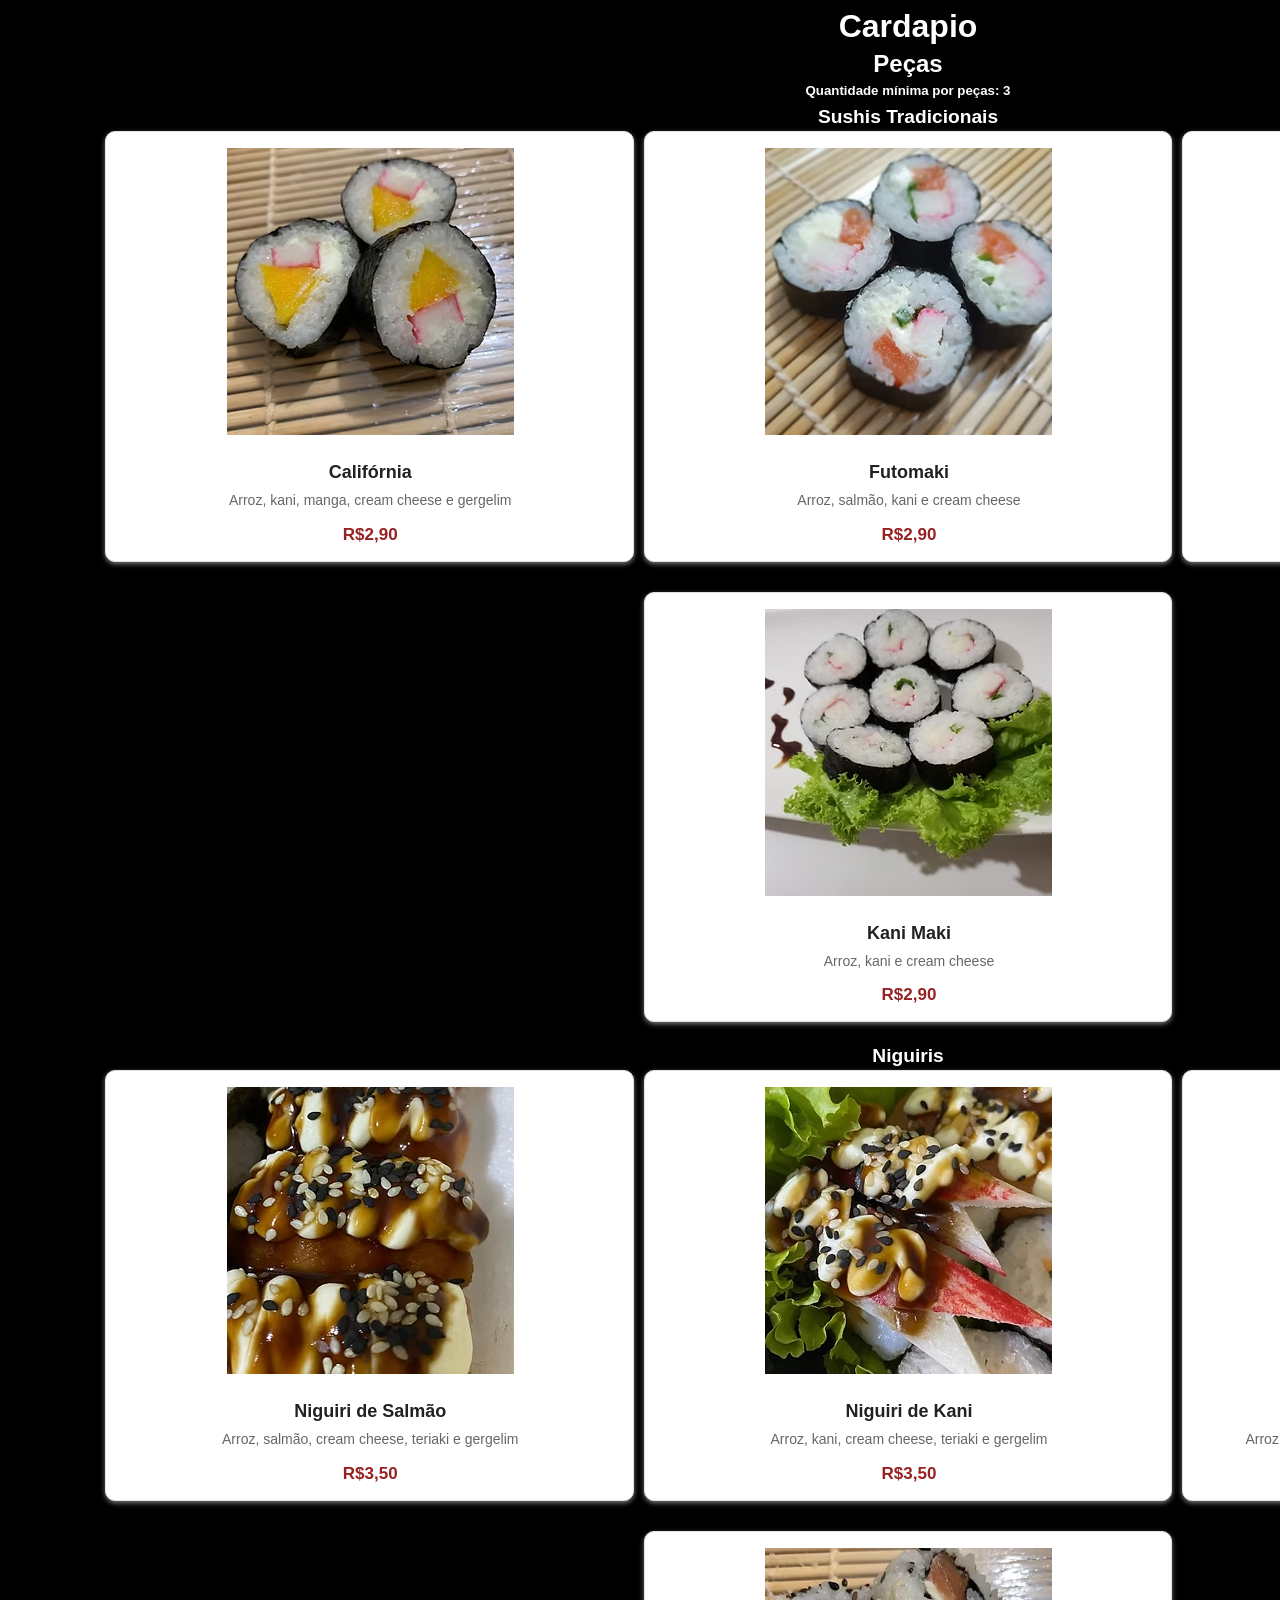
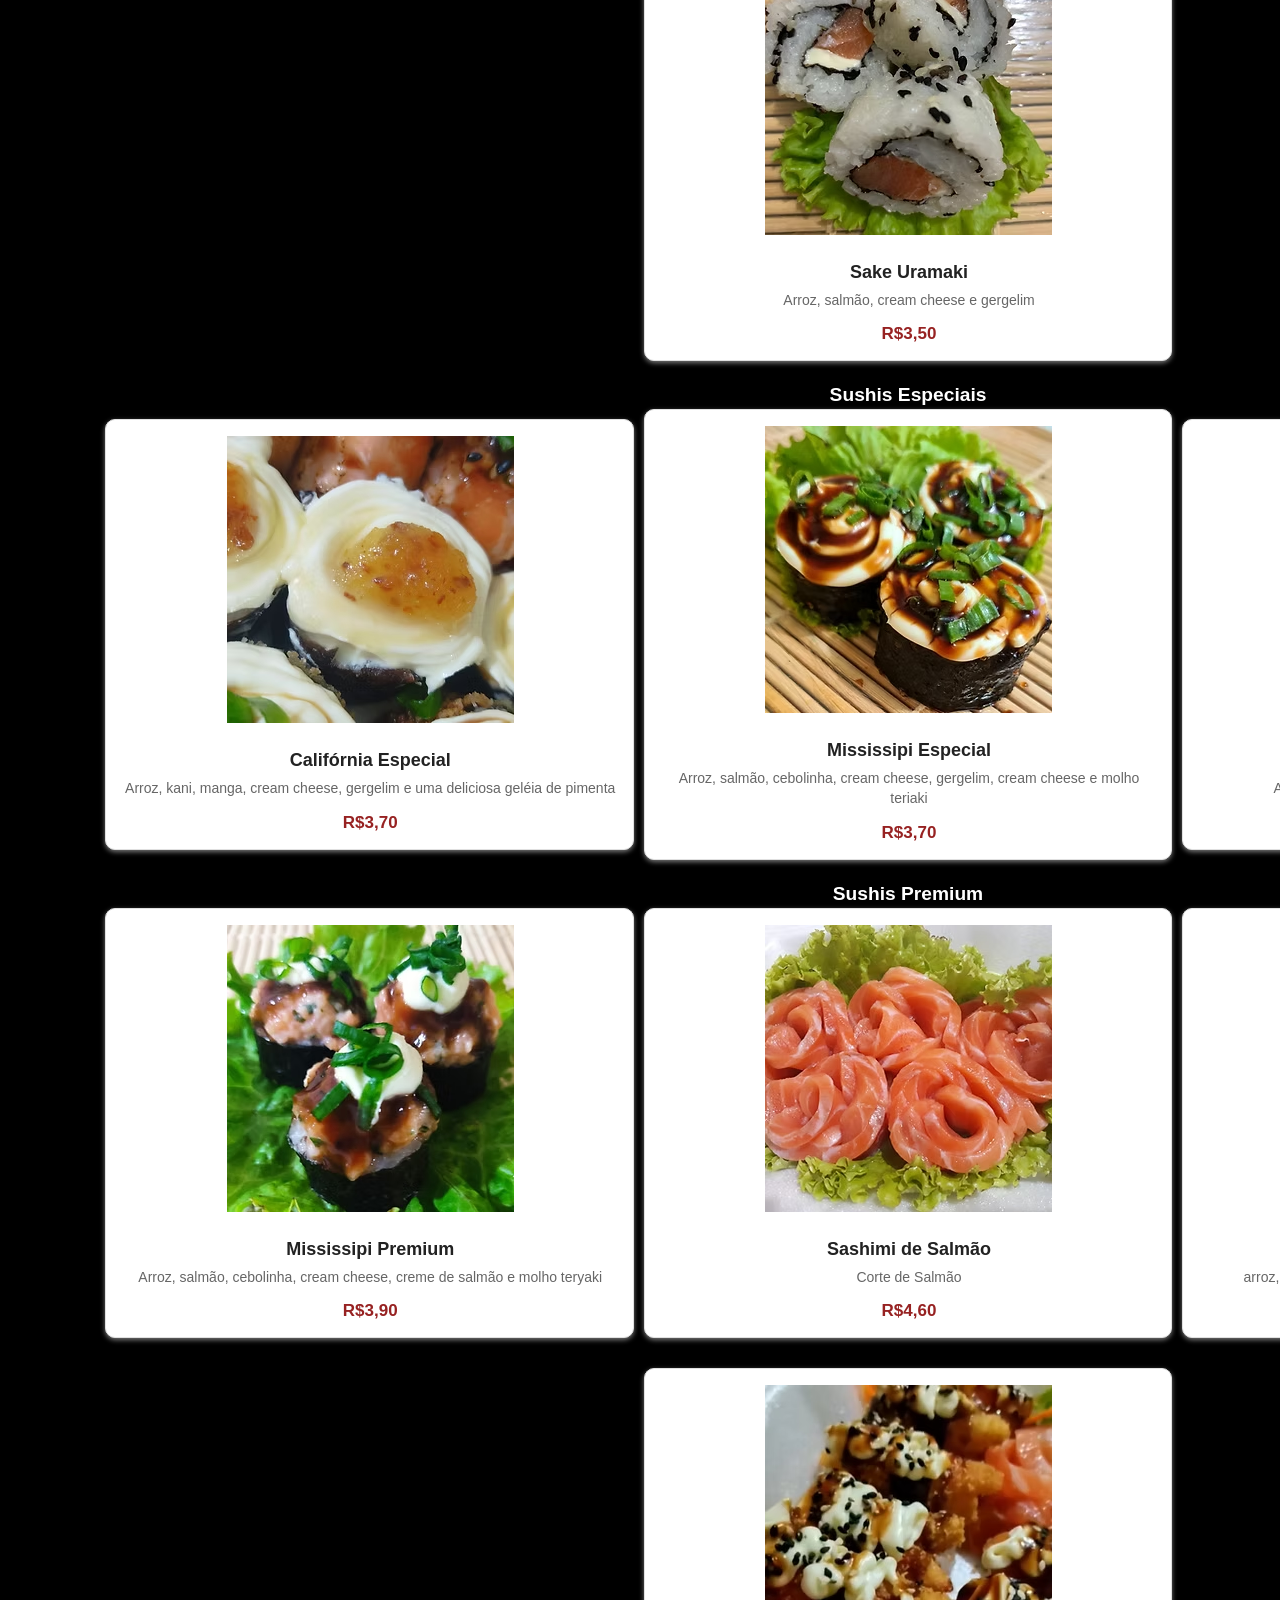
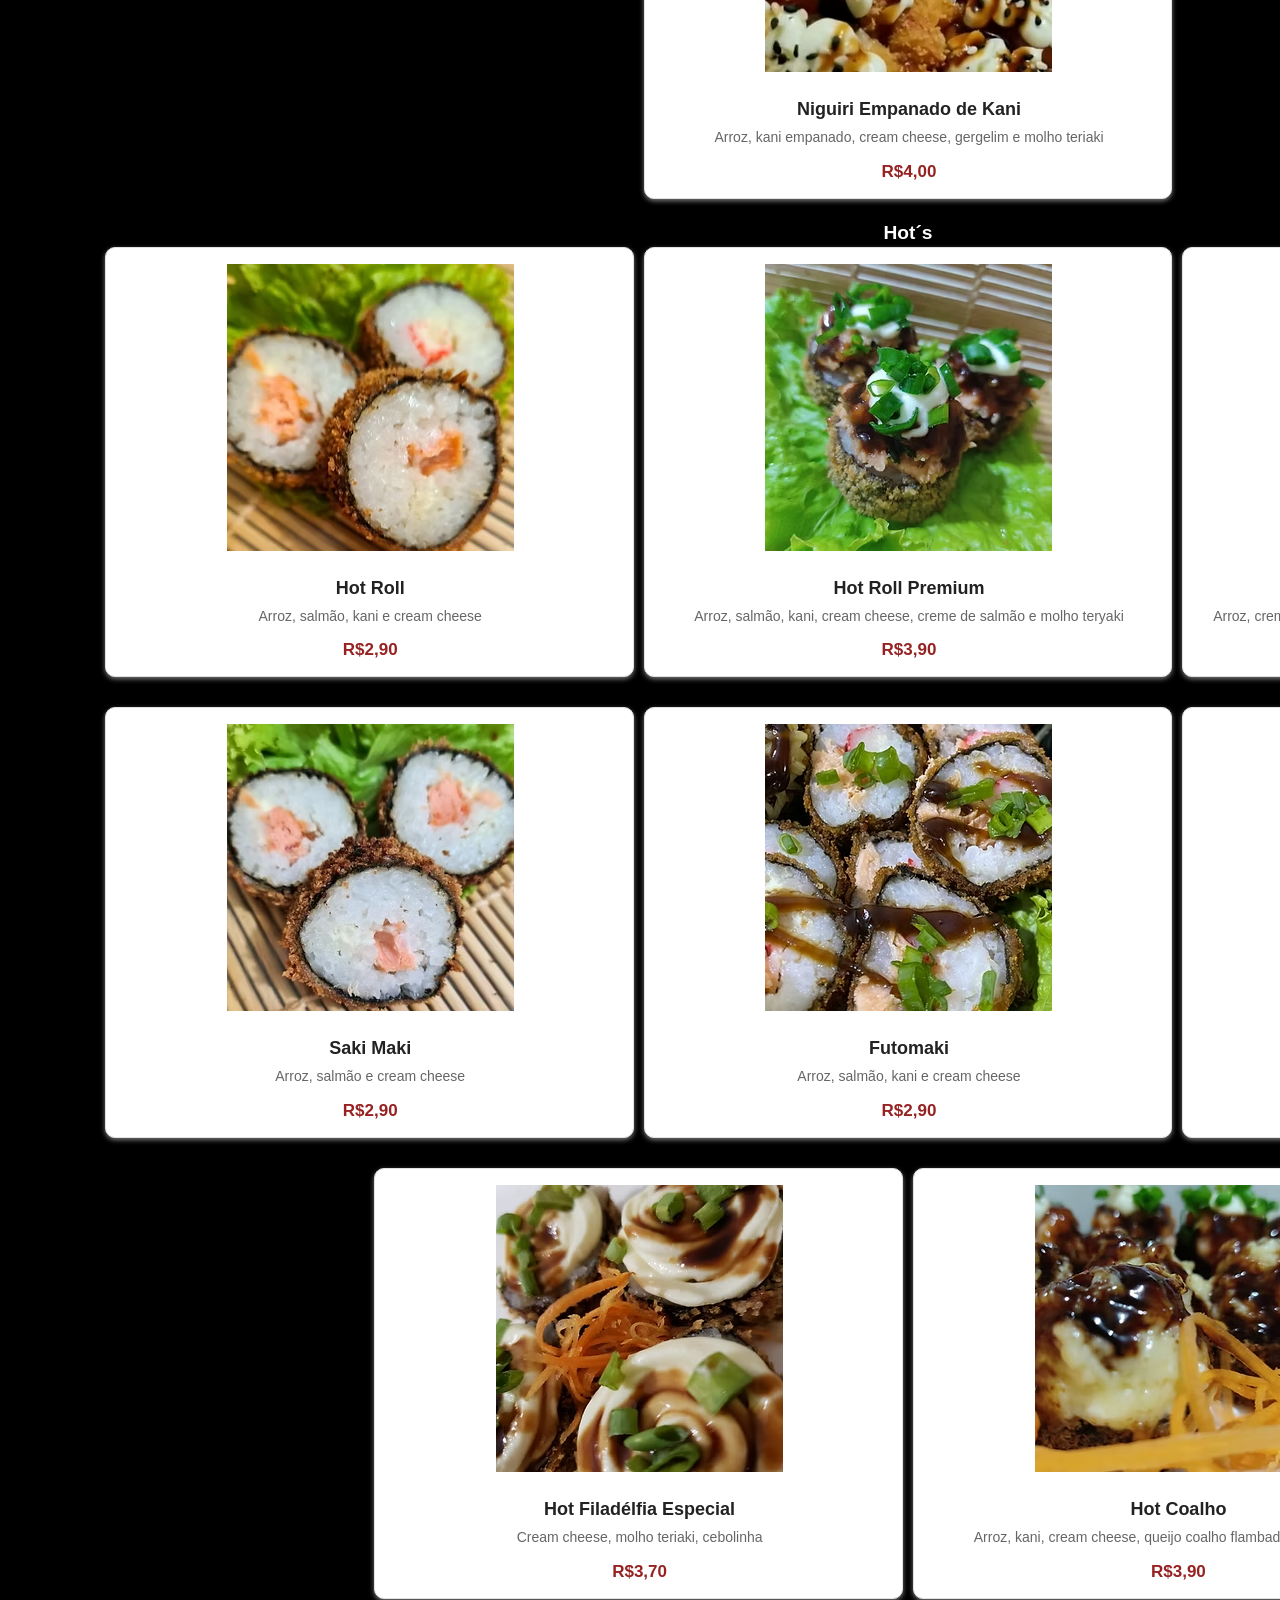
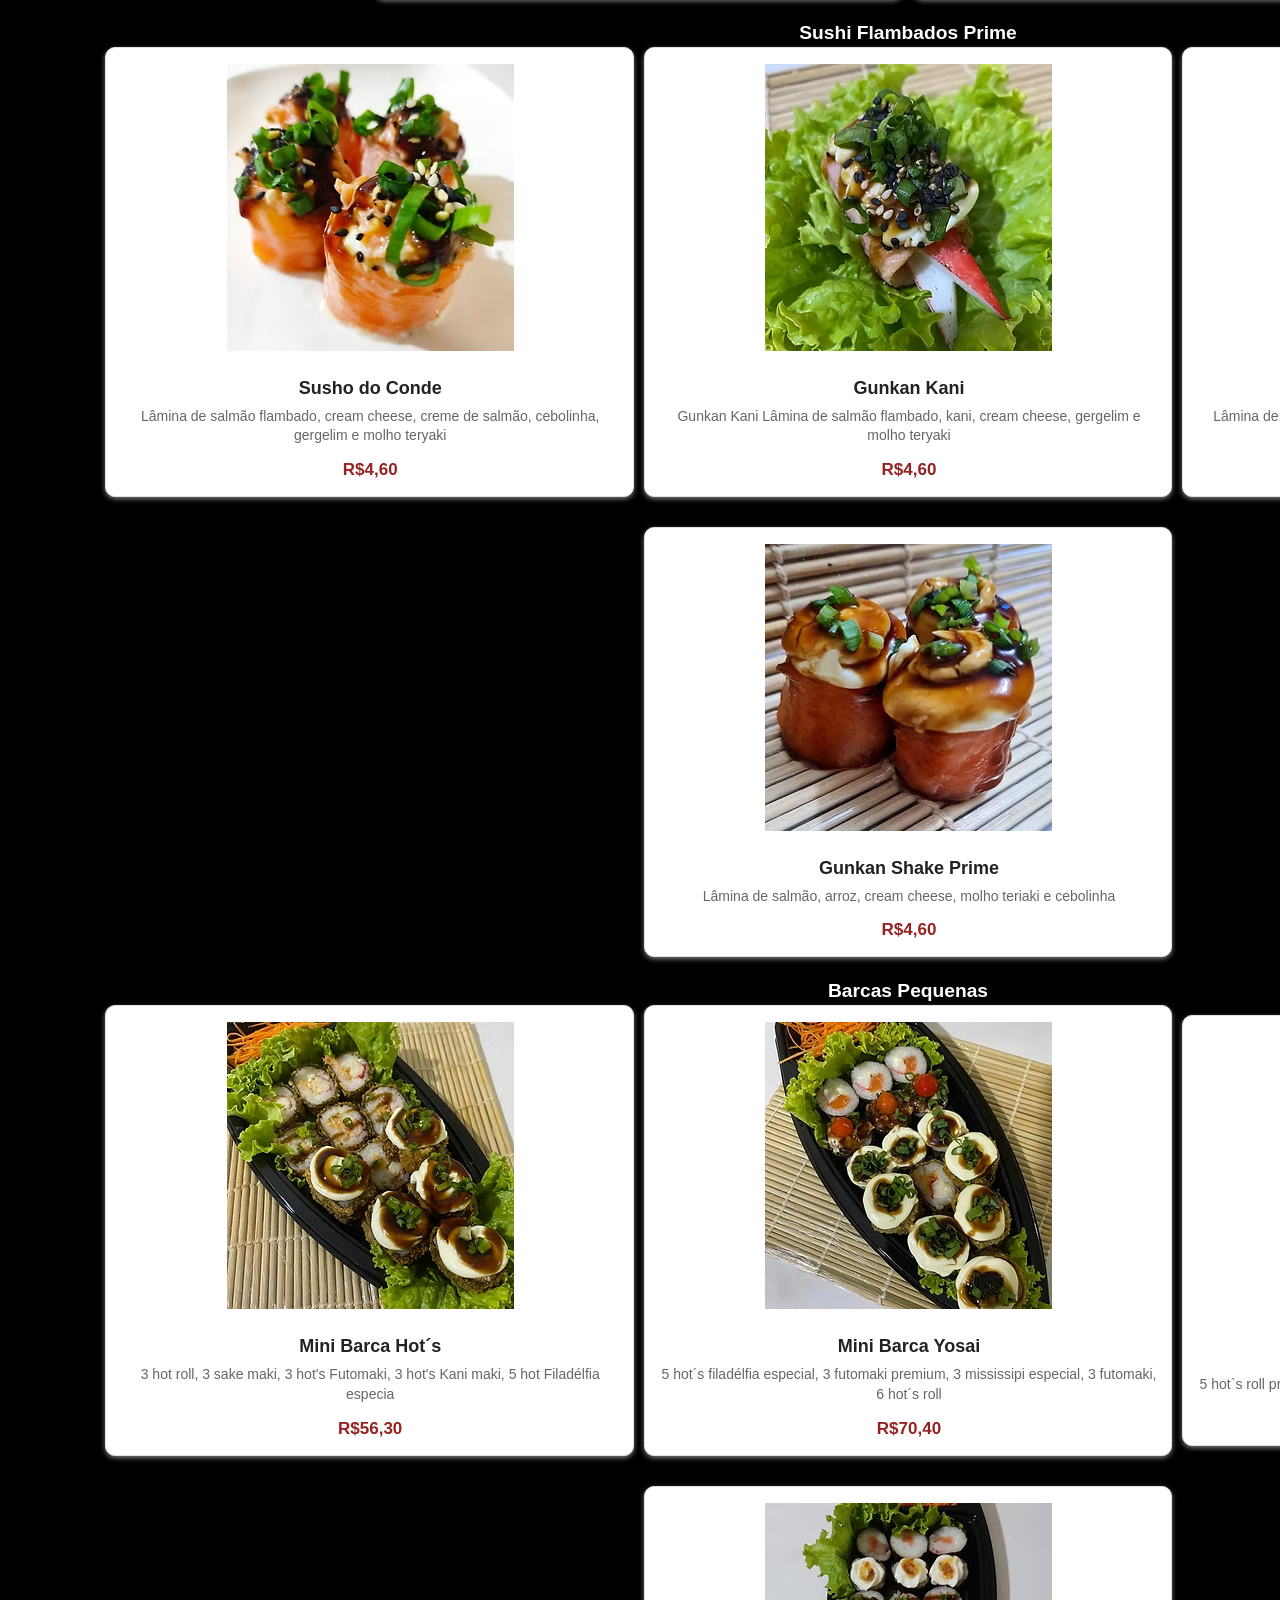
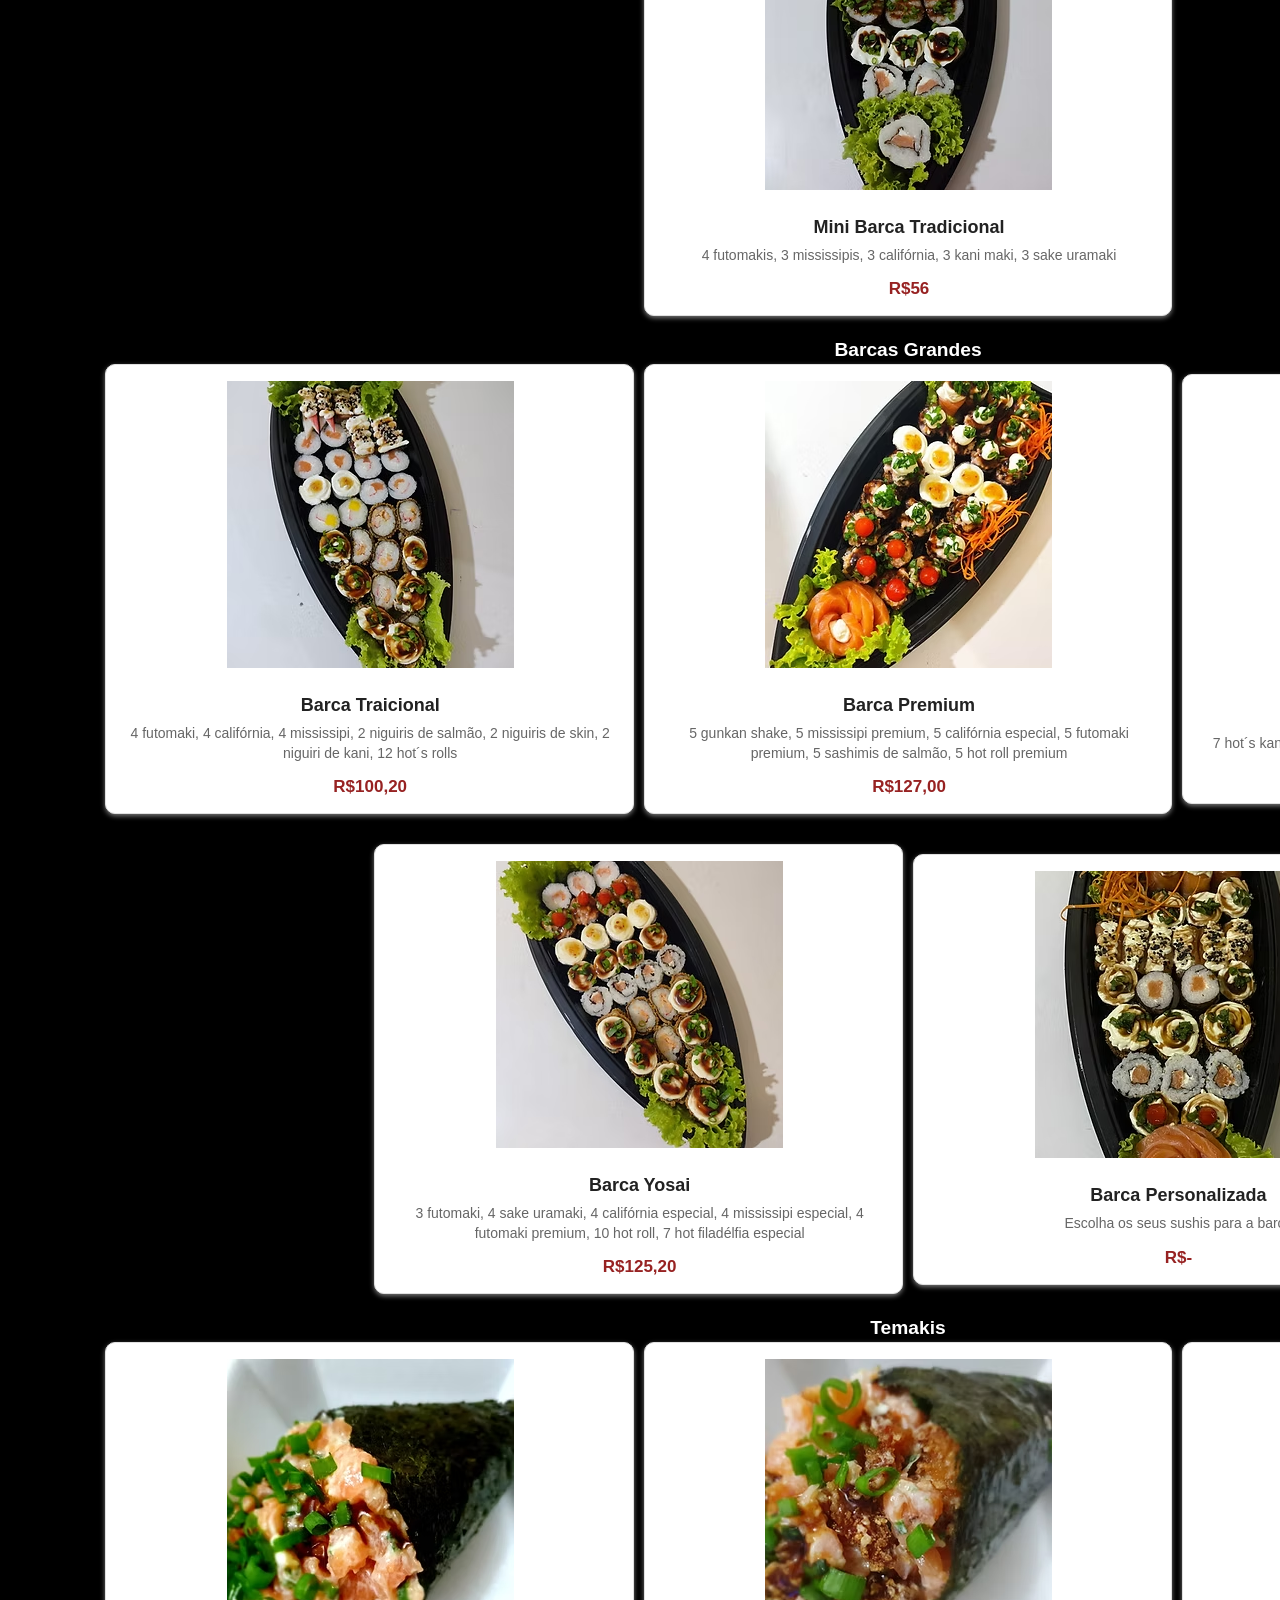
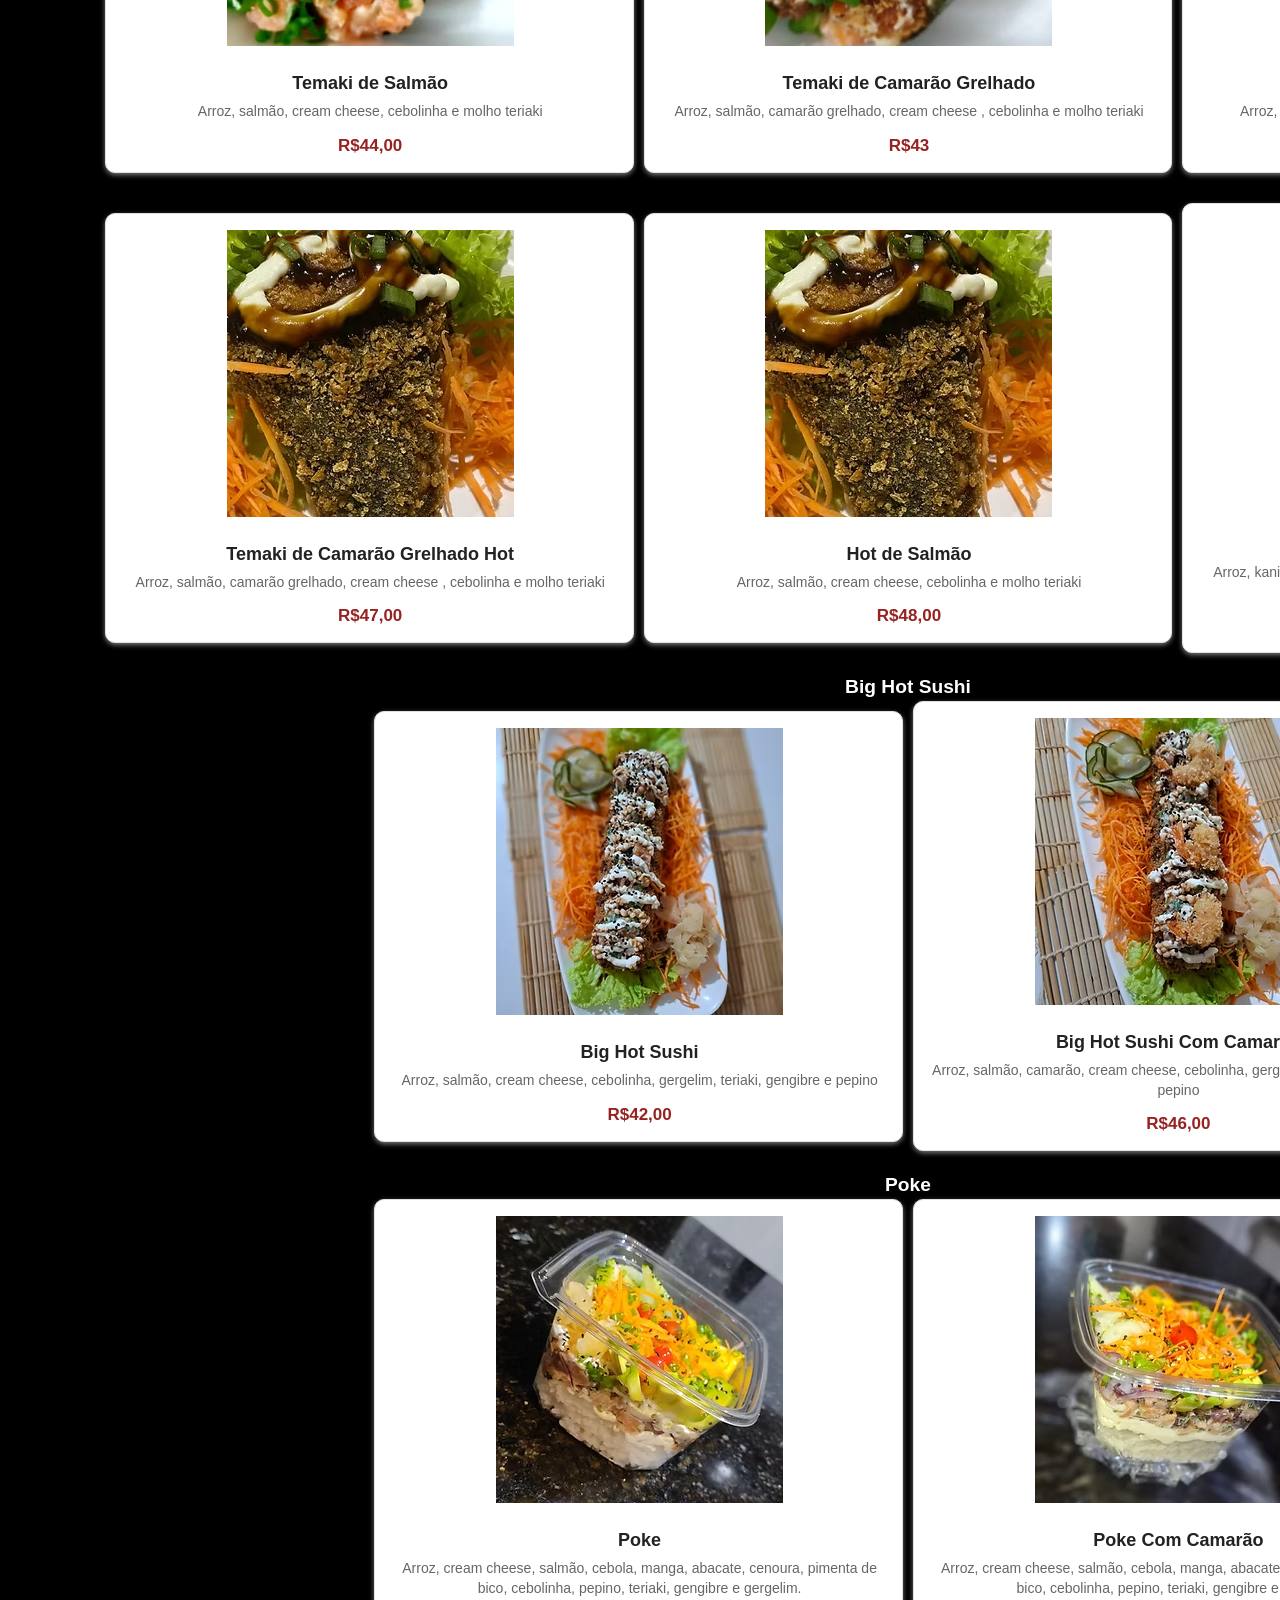
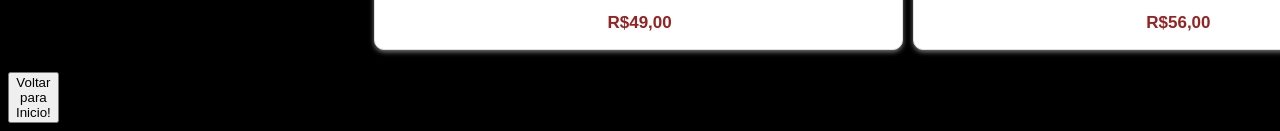
==== commit 84c4032f: "Changes to the menu's visual design Working on the menu's appearance, centering it, and also removin" ====
--- a/cardapio.html
+++ b/cardapio.html
@@ -15,8 +15,6 @@
         <thead>
         <tr>
             <th>Sushis Tradicionais</th>
-            <th>Descrição</th>
-            <th>Preço</th>
         </tr>
         </thead>
         <tbody>
@@ -53,8 +51,6 @@
         <thead>
             <tr>
                 <th>Niguiris</th>
-                <th>Descrição</th>
-                <th>Preço</th>
             </tr>
         </thead>
         <tbody>
@@ -91,8 +87,6 @@
         <thead>
             <tr>
                 <th>Sushis Especiais</th>
-                <th>Descrição</th>
-                <th>Preço</th>
             </tr>
         </thead>
         <tbody>
@@ -122,8 +116,6 @@
         <thead>
             <tr>
                 <th>Sushis Premium</th>
-                <th>Descrição</th>
-                <th>Preço</th>
             </tr>
         </thead>
         <tbody>
@@ -160,8 +152,6 @@
         <thead>
             <tr>
             <th>Hot´s</th>
-            <th>Descrição</th>
-            <th>Preço</th>
             </tr>
         </thead>
         <tbody>
@@ -226,8 +216,6 @@
         <thead>
             <tr>
                 <th>Sushi Flambados Prime</th>
-                <th>Descrição</th>
-                <th>Preço</th>
             </tr>
         </thead>
         <tbody>
@@ -264,8 +252,6 @@
         <thead>
             <tr>
                 <th>Barcas Pequenas</th>
-                <th>Descrição</th>
-                <th>Preço</th>
             </tr>
         </thead>
         <tbody>
@@ -302,8 +288,6 @@
         <thead>
             <tr>
                 <th>Barcas Grandes</th>
-                <th>Descrição</th>
-                <th>Preço</th>
             </tr>
         </thead>
         <tbody>
@@ -347,8 +331,6 @@
         <thead>
             <tr>
                 <th>Temakis</th>
-                <th>Descrição</th>
-                <th>Preço</th>
             </tr>
         </thead>
         <tbody>
@@ -399,8 +381,6 @@
         <thead>
             <tr>
                 <th>Big Hot Sushi</th>
-                <th>Descrição</th>
-                <th>Preço</th>
             </tr>
         </thead>
         <tbody>
@@ -423,8 +403,6 @@
         <thead>
             <tr>
                 <th>Poke</th>
-                <th>Descrição</th>
-                <th>Preço</th>
             </tr>
         </thead>
         <tbody>
--- a/estilos/style.css
+++ b/estilos/style.css
@@ -2,8 +2,6 @@
     background-color: black;
     font-family: "Quattrocento", sans-serif;
     font-style: normal;
-    min-width: 320px;
-    max-width: 1920px;
     margin: 0;
     padding: 0;
     top: 0;
@@ -89,18 +87,102 @@
 
 /*Configurações Da Pagina do Cardapio*/
 
-.titulo-cardapio{
+
+.titulo-cardapio {
     color: white;
+    text-align: center;
+    width: 200vh;
+    max-width:210vh;
+    margin: 0 auto;
+    padding-bottom: 5px;
 }
 
 .sub-titulo-cardapio{
     color: white;
+    text-align: center;
+    width: 200vh;
+    max-width:210vh;
+    margin: 0 auto;
+    padding-bottom: 5px;
 }
 
 .mini-frase-titulo{
     color: white;
+    text-align: center;
+    width: 200vh;
+    max-width:210vh;
+    margin: 0 auto;
+    padding-bottom: 5px;
 }
 
 .tabela-do-cardapio{
+    color: rgb(15, 15, 15);
+    width: 200vh;
+    max-width: 210vh;
+    font-family: "Quattrocento", sans-serif;
+    font-style: normal;
+    text-align: center;
+    margin: 0 auto;
+}
+
+.tabela-do-cardapio tbody {
+    display: flex;
+    justify-content: center;
+    align-items: center;
+    flex-wrap: wrap;
+    gap: 10px;
+}
+
+.cartao-pecas{
+    display: block;
+    width: calc(30% - 10px);
+    border: 1px solid #e0e0e0;
+    box-sizing: border-box;
+    border-radius: 10px;
+    padding: 15px;
+    margin-bottom: 20px;
+    background-color: #ffffff;
+    box-shadow: 0 2px 5px rgba(221, 221, 221, 0.541);
+}
+
+.cartao-pecas td {
+    display: block;
+    width: 100%;
+}
+
+.foto-sushi {
+    width: 100%;
+    height: 300px;
+    object-fit: cover;
+    border-radius: 6px;
+    display: block;
+    margin-bottom: 12px;
+}
+
+.sushi-nome {
+    display: block;
+    font-size: 18px;
+    font-weight: bold;
+    color: #222222;
+    margin-bottom: 6px;
+}
+
+.sushi-descricao {
+    display: block;
+    font-size: 14px;
+    color: #666666;
+    margin-bottom: 12px;
+    line-height: 1.4;
+}
+
+.sushi-preco {
+    font-size: 17px;
+    font-weight: bold;
+    color: #972222;
+}
+
+.tabela-do-cardapio th {
     color: white;
+    display: block;
+    font-size: 1.5vw;
 }
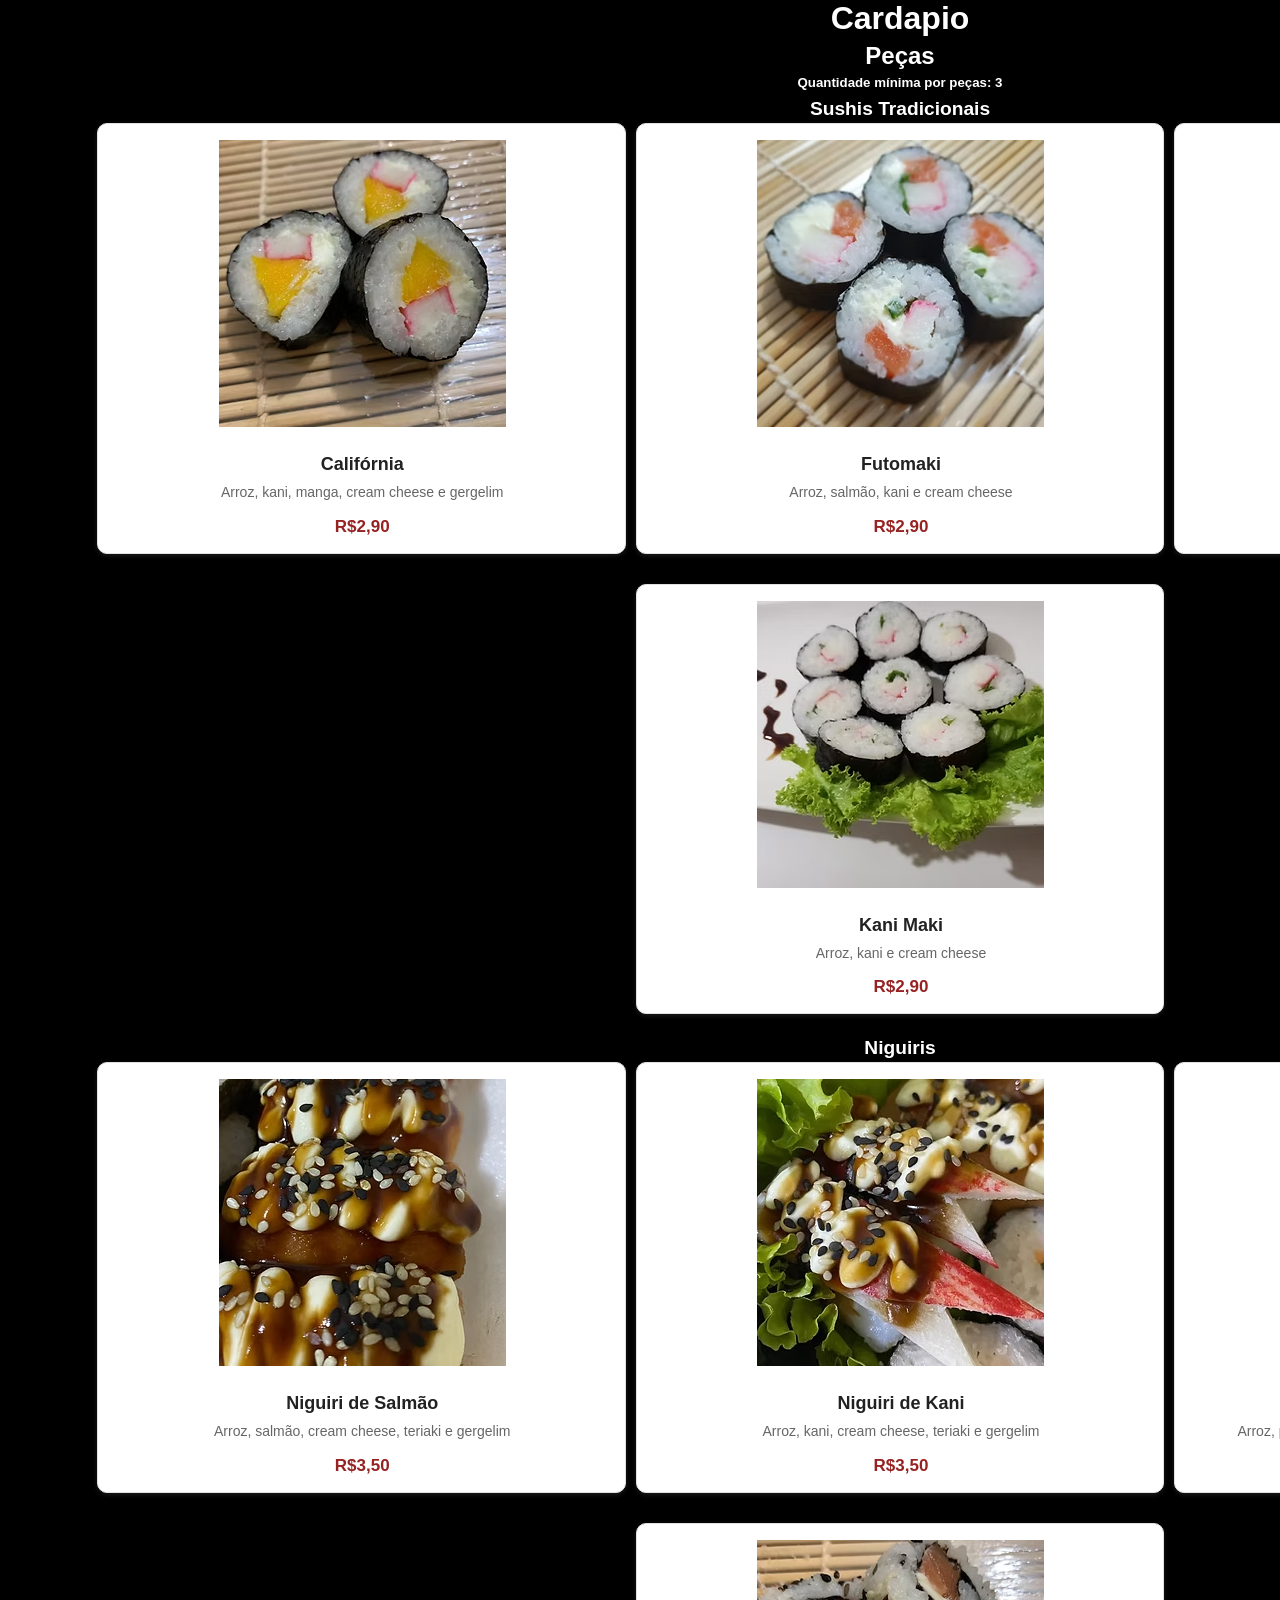
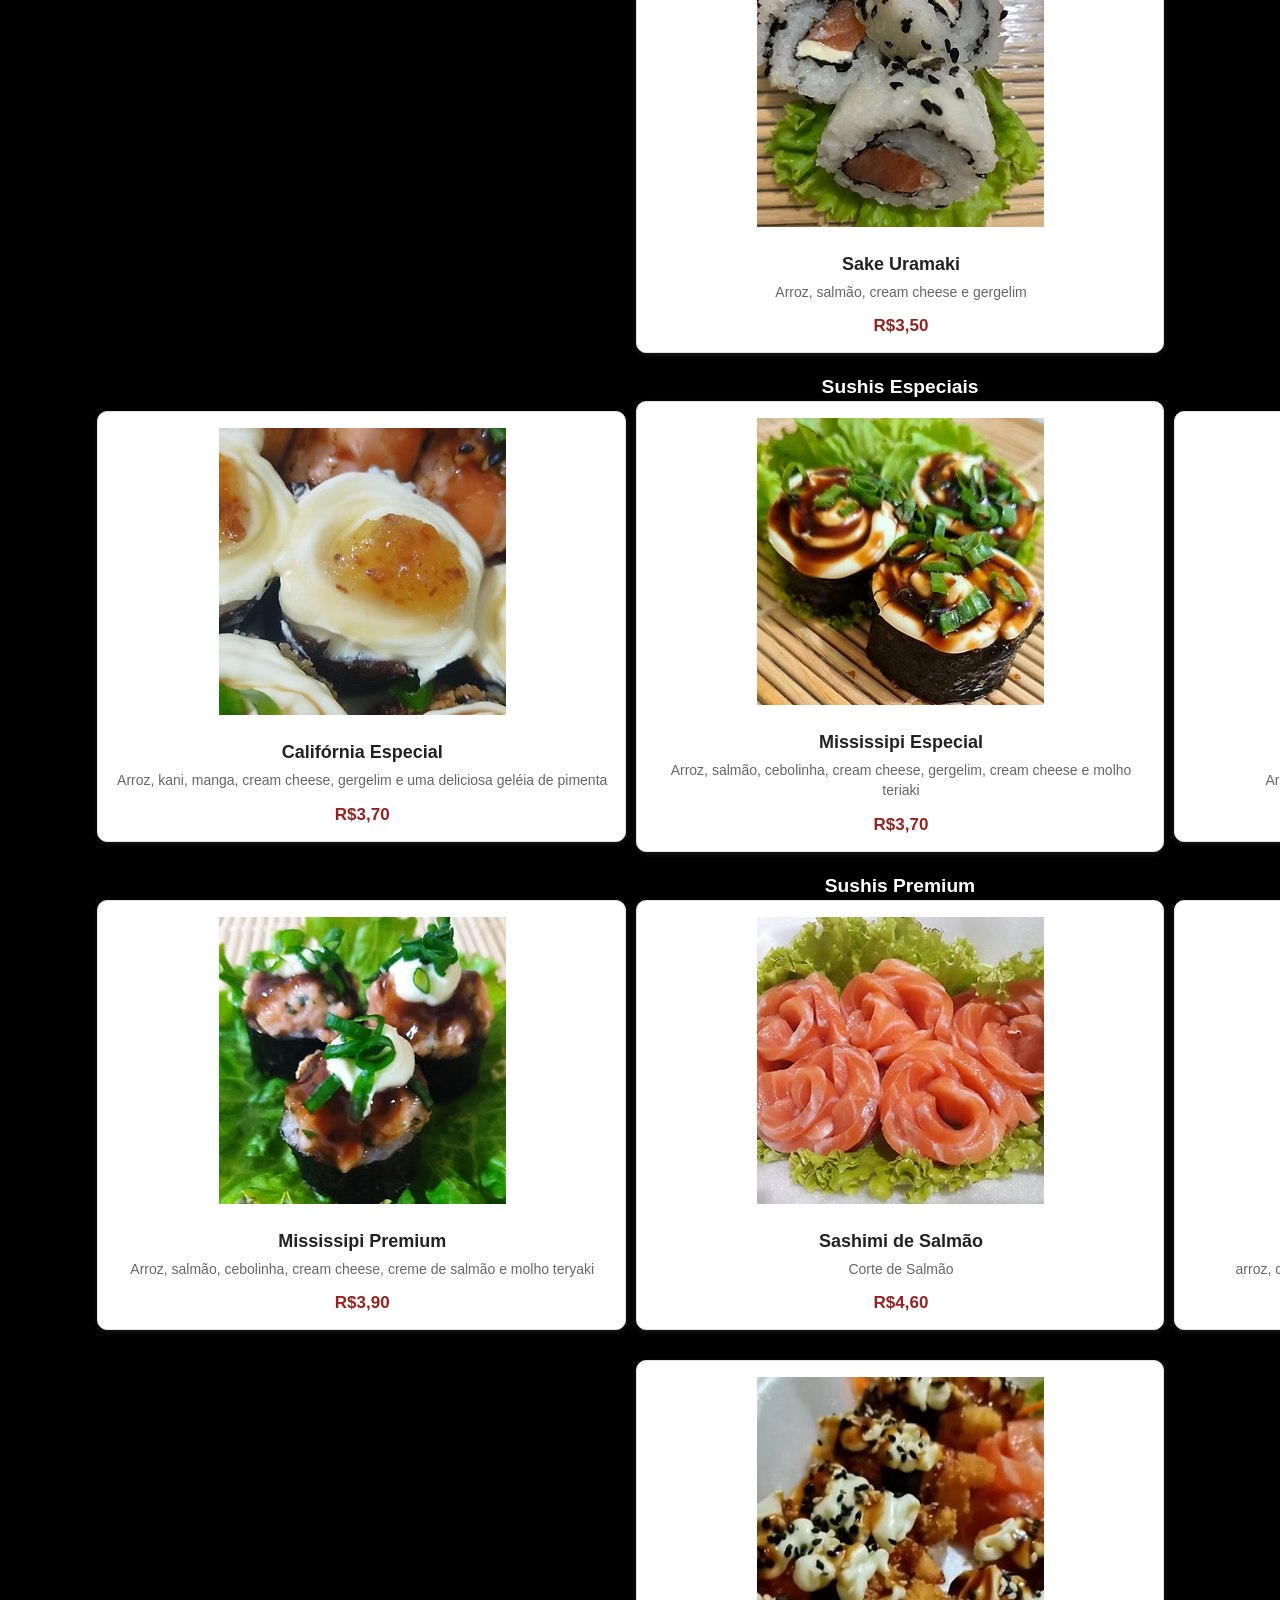
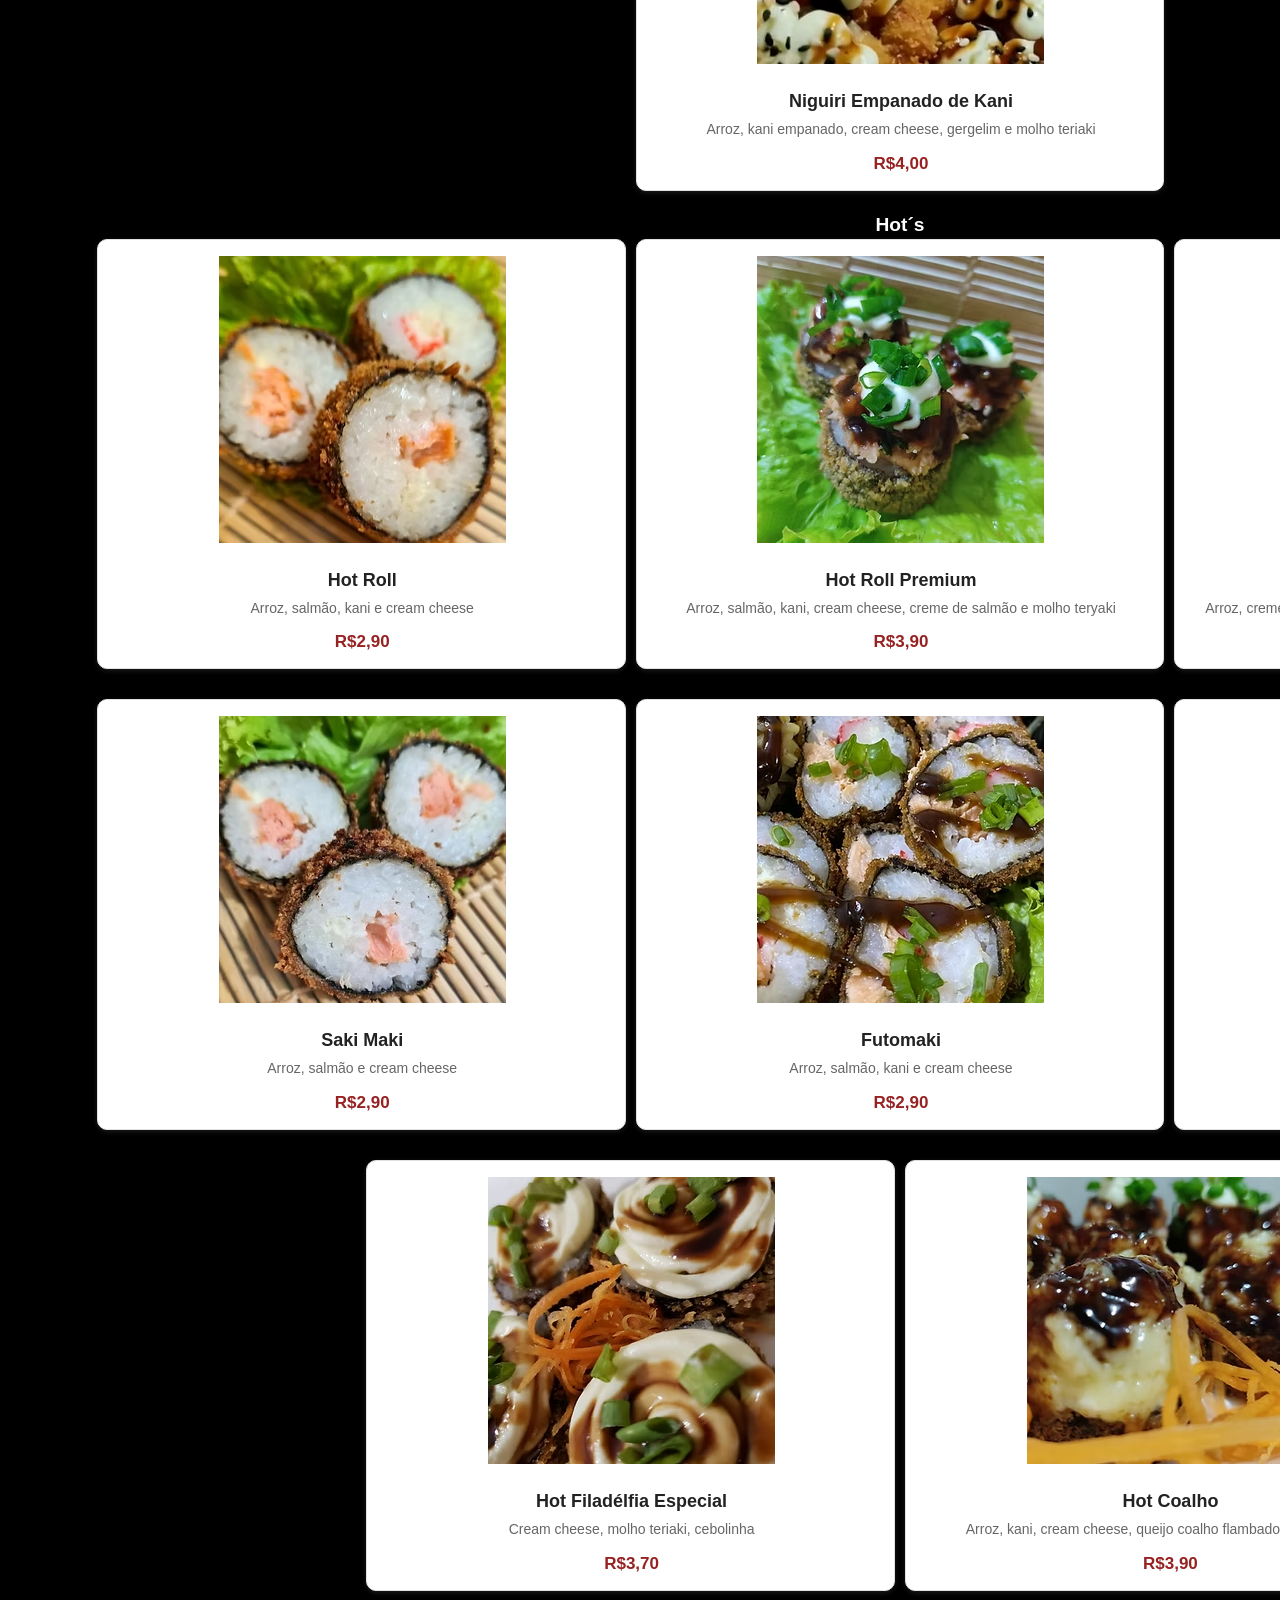
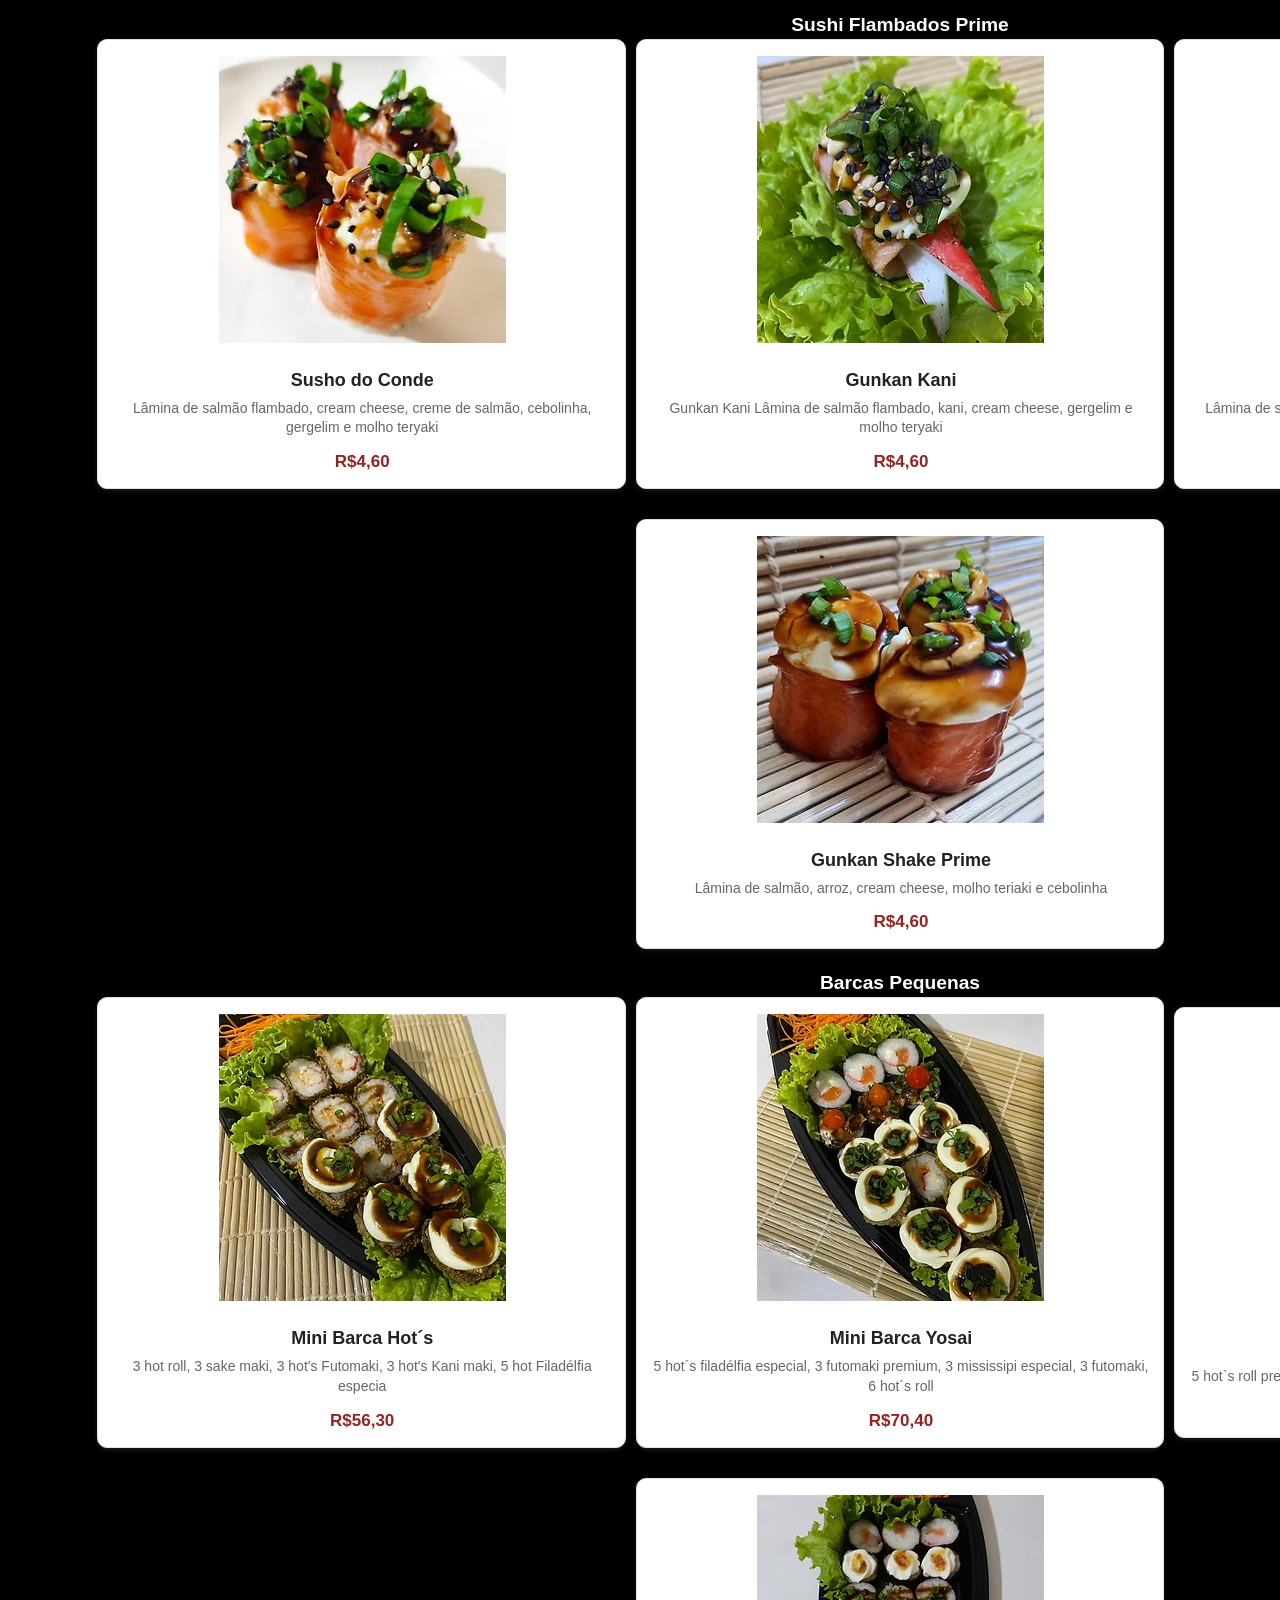
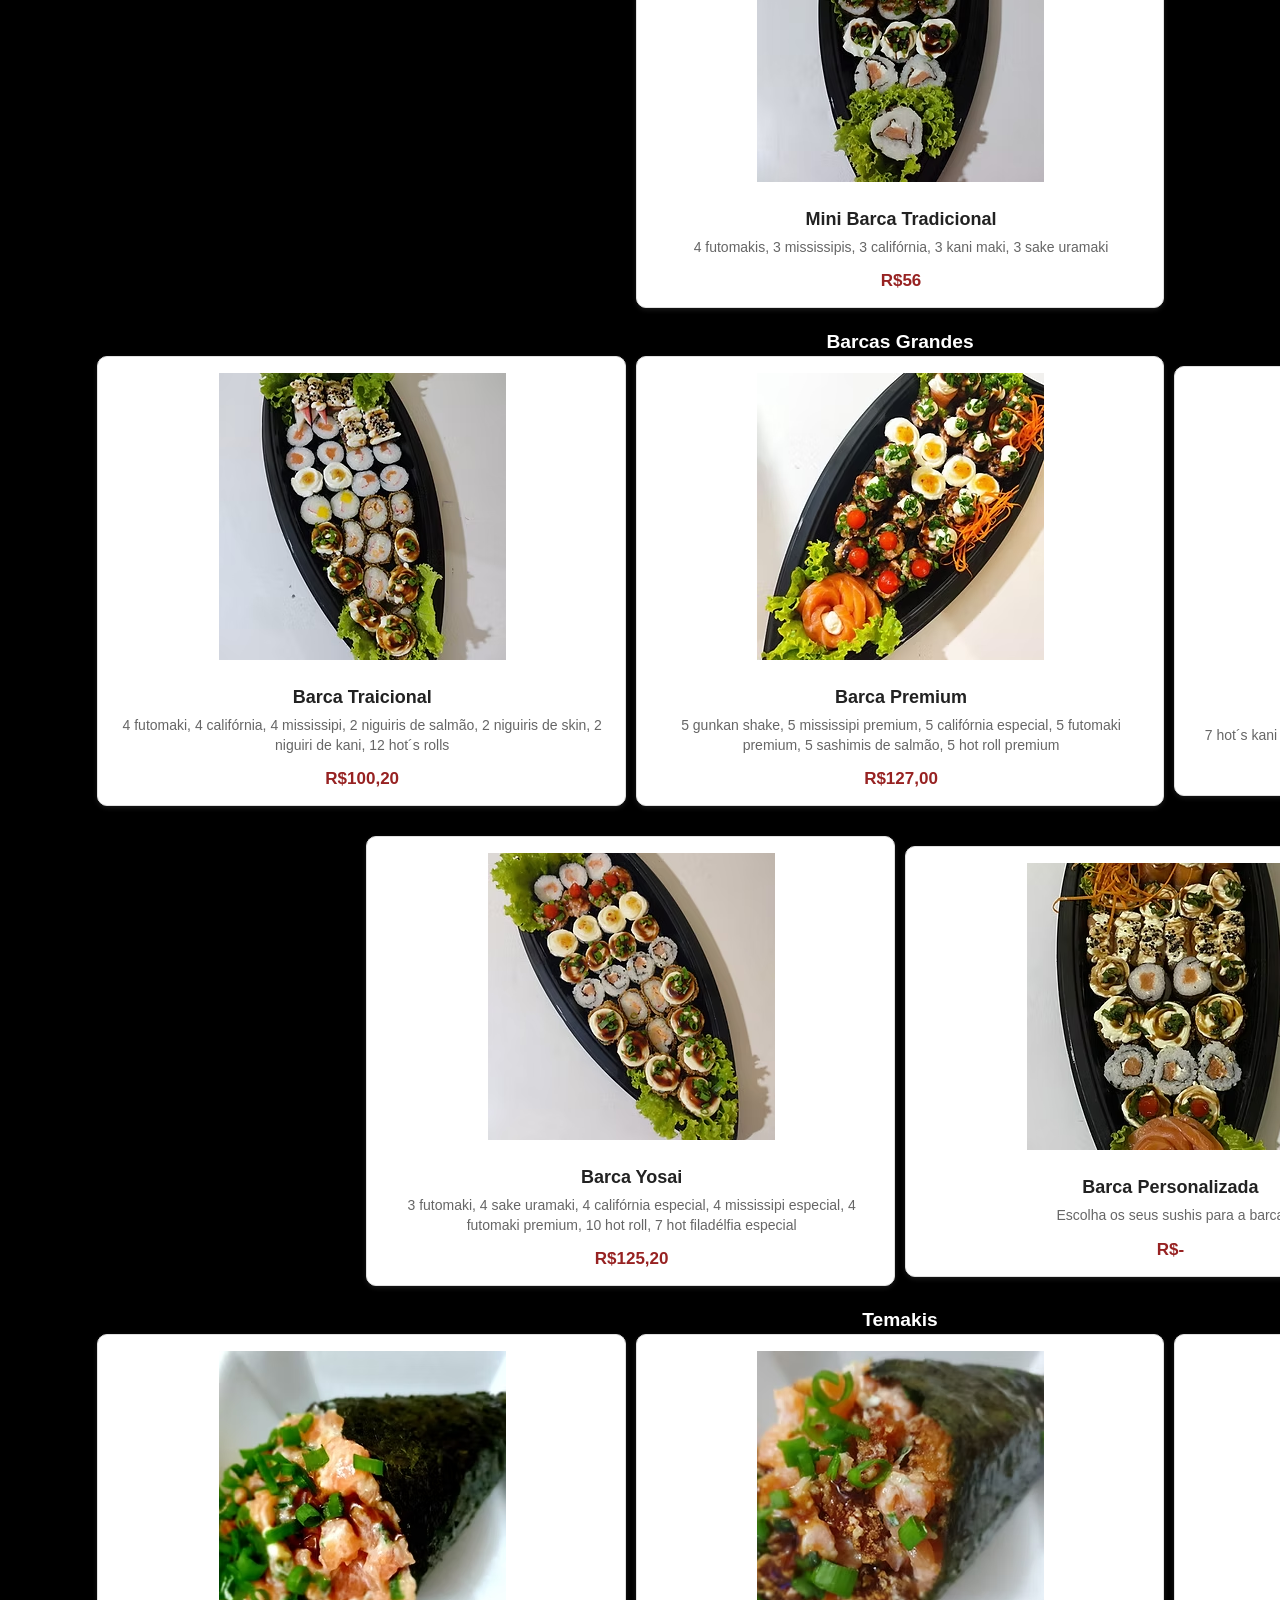
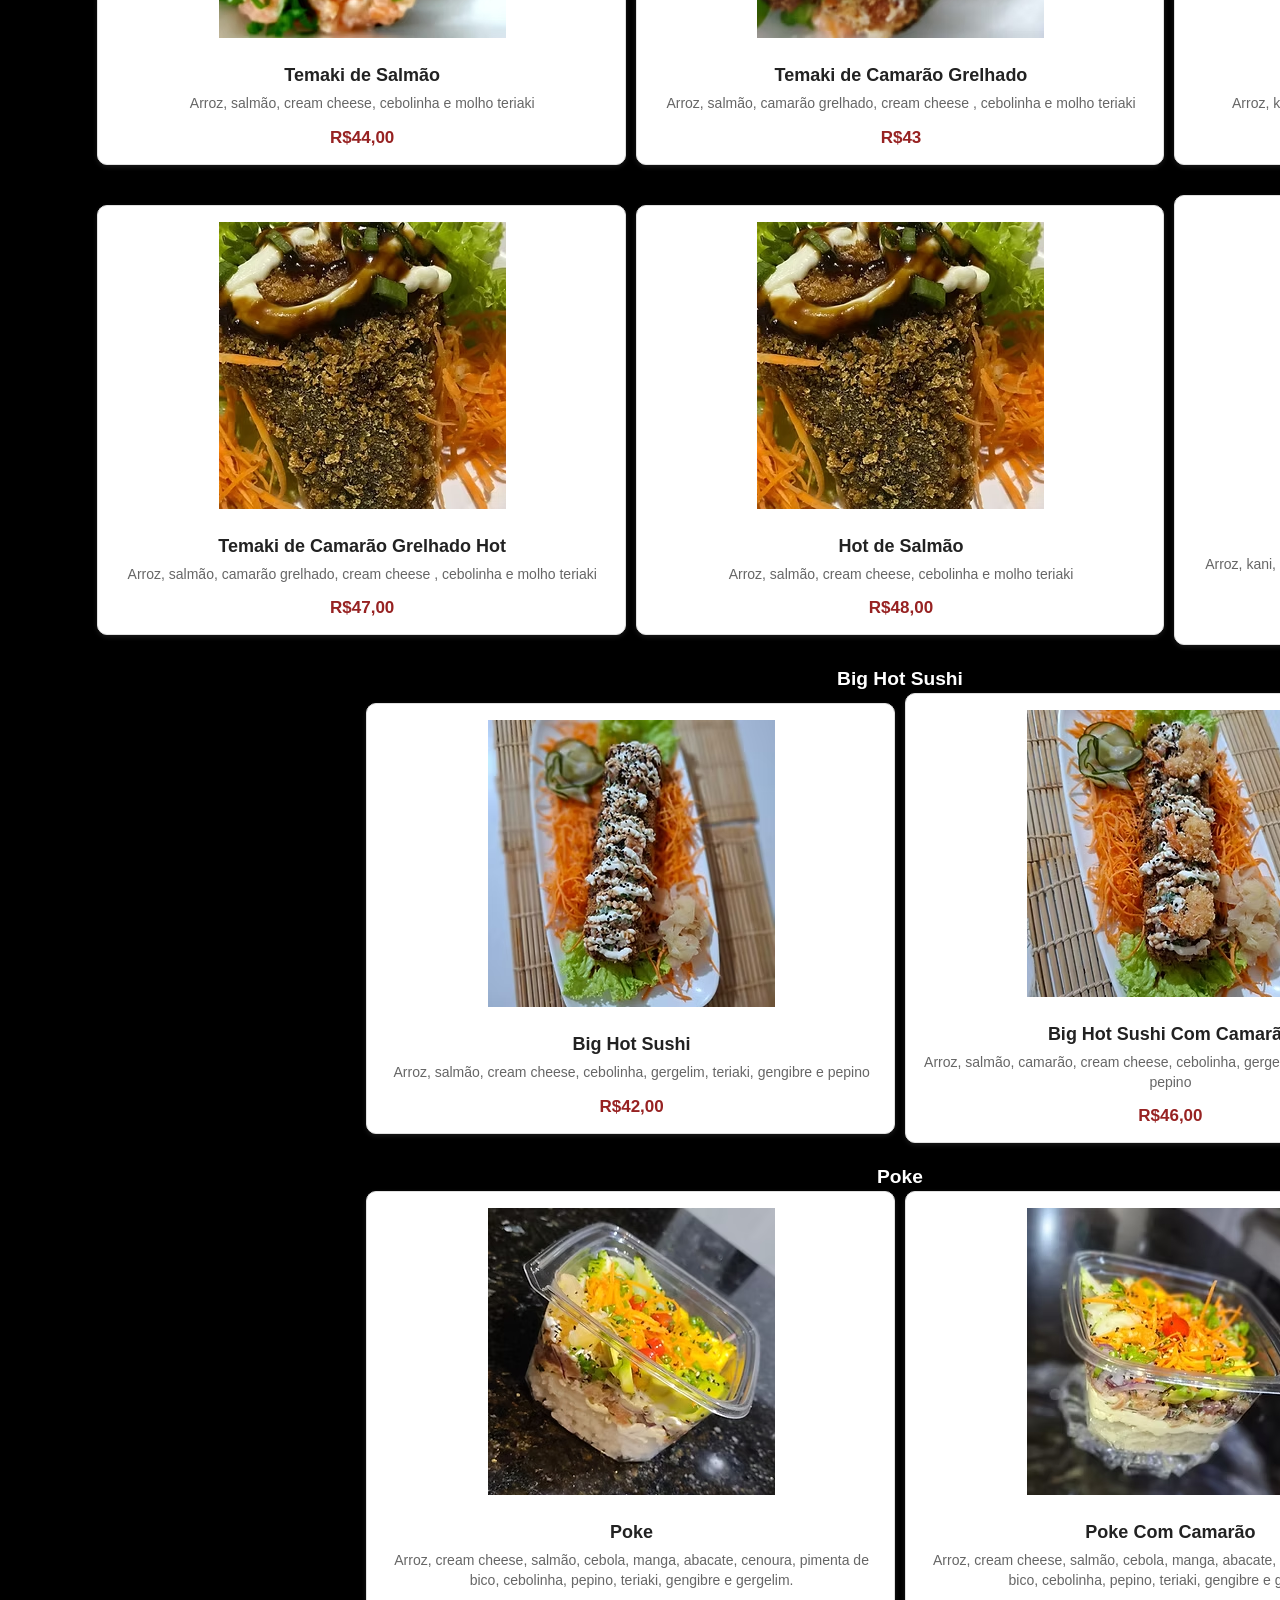
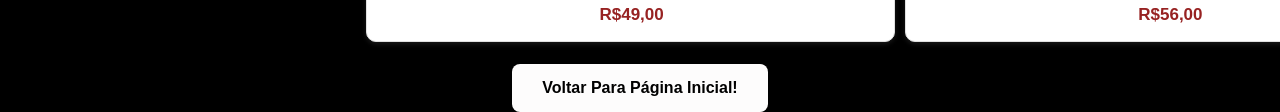
==== commit 2dbe173c: "Visual changes to the home page and menu and some in the HTML—actually, quite a lot." ====
--- a/cardapio.html
+++ b/cardapio.html
@@ -1,5 +1,5 @@
 <!DOCTYPE html>
-<html lang="en">
+<html lang="pt-br">
 <head>
     <meta charset="UTF-8">
     <meta name="viewport" content="width=device-width, initial-scale=1.0">
@@ -423,6 +423,6 @@
         </tbody>
     </table>
 
-    <a href="index.html"><button class="botao-inicio">Voltar para Inicio!</button></a>
+    <a href="index.html" class="botao-voltar-home">Voltar Para Página Inicial!</a>
 </body>
 </html>
--- a/estilos/style.css
+++ b/estilos/style.css
@@ -1,93 +1,100 @@
-html { /* Configurações iniciais do estilo do site */
+body { /* Configurações iniciais do estilo do site */
     background-color: black;
     font-family: "Quattrocento", sans-serif;
     font-style: normal;
     margin: 0;
     padding: 0;
-    top: 0;
-    width: 0;
-    bottom: 0;
-    right: 0;
-    left: 0;
 }
 /*Configuraçoes da Pagina HOME*/
+
+.container-home {
+    display: flex;
+    flex-direction: column;
+    justify-content: space-between;
+    margin: 0 auto;
+    width: 100%;
+    max-width: 1200px;
+    min-height: 100vh;
+    padding: 0px;
+}
+
 .logo-Yosai{ /* Configurações de posição da Logo */
-    position: fixed;
-    max-width: 40%;
-    min-height: 20%;
-    top: 20%;
-    left: 30%;
+    display: block;
+    width: 100%;
+    max-width: 600px;
+    height: auto;
+    max-height: 50vh;
+    margin: 72px auto;
+    margin-top: 200px;
+    margin-bottom: -70px;
 }
 
 .sushi-hashi{ /* Configurações da posição do Sushi */
     position: fixed;
-    max-width: 15%;
-    min-height: 10%;
-    top: 60%;
-    left: 80%;
+    bottom: 0;
+    right: 20px;
+    width: 100%;
+    max-width: 180px;
+    height: auto;
+    margin-left: auto;
+    margin: 0;
+    display: block;
 }
 
 .titulo-embaixo-logo{ /* Posição do Texto abaixo da logo */
-    position: fixed;
-    color: white;
-    font-size: 1.5vw;
-    margin-top: 50vh;
-    left: 42vw;
-}
-
-.botao-cardapio{ /* Botão do Cardapio */
-    position: fixed;
+    text-align: center;
+    margin-top: -35vh;
+    margin-right: 30px;
+    color: white;
+    font-size: 1.5rem;
+}
+
+.area-acoes {
+    display: flex;
+    justify-content: center;
+    align-items: center;
+    gap: 40px;
+    margin-top: 30px;
+}
+
+.botoes{ /* Botoes */
+    display: flex;
+    justify-content: center;
+    margin-top: -70vh;
+    gap: 20px;
+}
+
+.botao {
+    display: inline-block;
     color: rgb(0, 0, 0);
-    bottom: 14vw;
-    left: 40vw;
     background-color: rgb(253, 252, 252);
-    font-size: 1vw;
-    font-weight: bold;
-    padding: 12px 24px;
+    font-size: 1rem;
+    font-weight: bold;
+    padding: 15px 30px;
+    text-decoration: none;
     border: none;
     border-radius: 8px ;
     cursor: pointer;
-    transition: background-color 0.3s ease, tranform 0.2s ease;
-}
-
-.botao-cardapio:hover { /* Botão expandir e mudar de cor */
-    background-color: rgb(102, 31, 31);
+    transition: background-color 0.3s ease, transform 0.2s ease, color 0.3s ease;
+}
+
+.botao:hover { /* Botão expandir e mudar de cor */
+    background-color: rgb(168, 32, 32);
+    color: #ffffff;
     transform: scale(1.05);
 }
 
-.botao-fale-conosco{ /* Botão do Fale Conosco */
-    position: fixed;
-    color: rgb(10, 10, 10);
-    bottom: 14vw;
-    right: 35vw;
-    background-color: rgb(255, 255, 255) ;
+.rodape{ /* rodape da pagina / endereço */
+    display: block;
+    color: white;
+    text-decoration: none;
     font-size: 1vw;
-    font-weight: bold;
-    padding: 12px 24px;
-    border: none;
-    border-radius: 8px ;
-    cursor: pointer;
-    transition: background-color 0.3s ease, tranform 0.2s ease;
-}
-
-.botao-fale-conosco:hover { /* Botão expandir e mudar de cor */
-    background-color: rgb(102, 31, 31);
-    transform: scale(1.05);
-}
-
-.rodape{ /* rodape da pagina / endereço */
-    color: white;
-    position: fixed;
-    font-size: 1vw;
-    right: 37vw;
-    bottom: 1vw;
     opacity: 40%;
     text-align: center;
+    margin: 0 auto;
 }
 
 /*Configurações Da Pagina do Cardapio*/
-
-
 .titulo-cardapio {
     color: white;
     text-align: center;
@@ -142,7 +149,7 @@
     padding: 15px;
     margin-bottom: 20px;
     background-color: #ffffff;
-    box-shadow: 0 2px 5px rgba(221, 221, 221, 0.541);
+    box-shadow: 0 2px 5px rgba(61, 61, 61, 0.418);
 }
 
 .cartao-pecas td {
@@ -185,4 +192,26 @@
     color: white;
     display: block;
     font-size: 1.5vw;
+}
+
+.botao-voltar-home {
+    display: block;
+    width: fit-content;
+    margin: 0 auto;
+    color: rgb(0, 0, 0);
+    background-color: rgb(253, 252, 252);
+    font-size: 1rem;
+    font-weight: bold;
+    padding: 15px 30px;
+    text-decoration: none;
+    border: none;
+    border-radius: 8px ;
+    cursor: pointer;
+    transition: background-color 0.3s ease, transform 0.2s ease, color 0.3s ease;
+}
+
+.botao-voltar-home:hover {
+    background-color: rgb(168, 32, 32);
+    color: #ffffff;
+    transform: scale(1.05);
 }
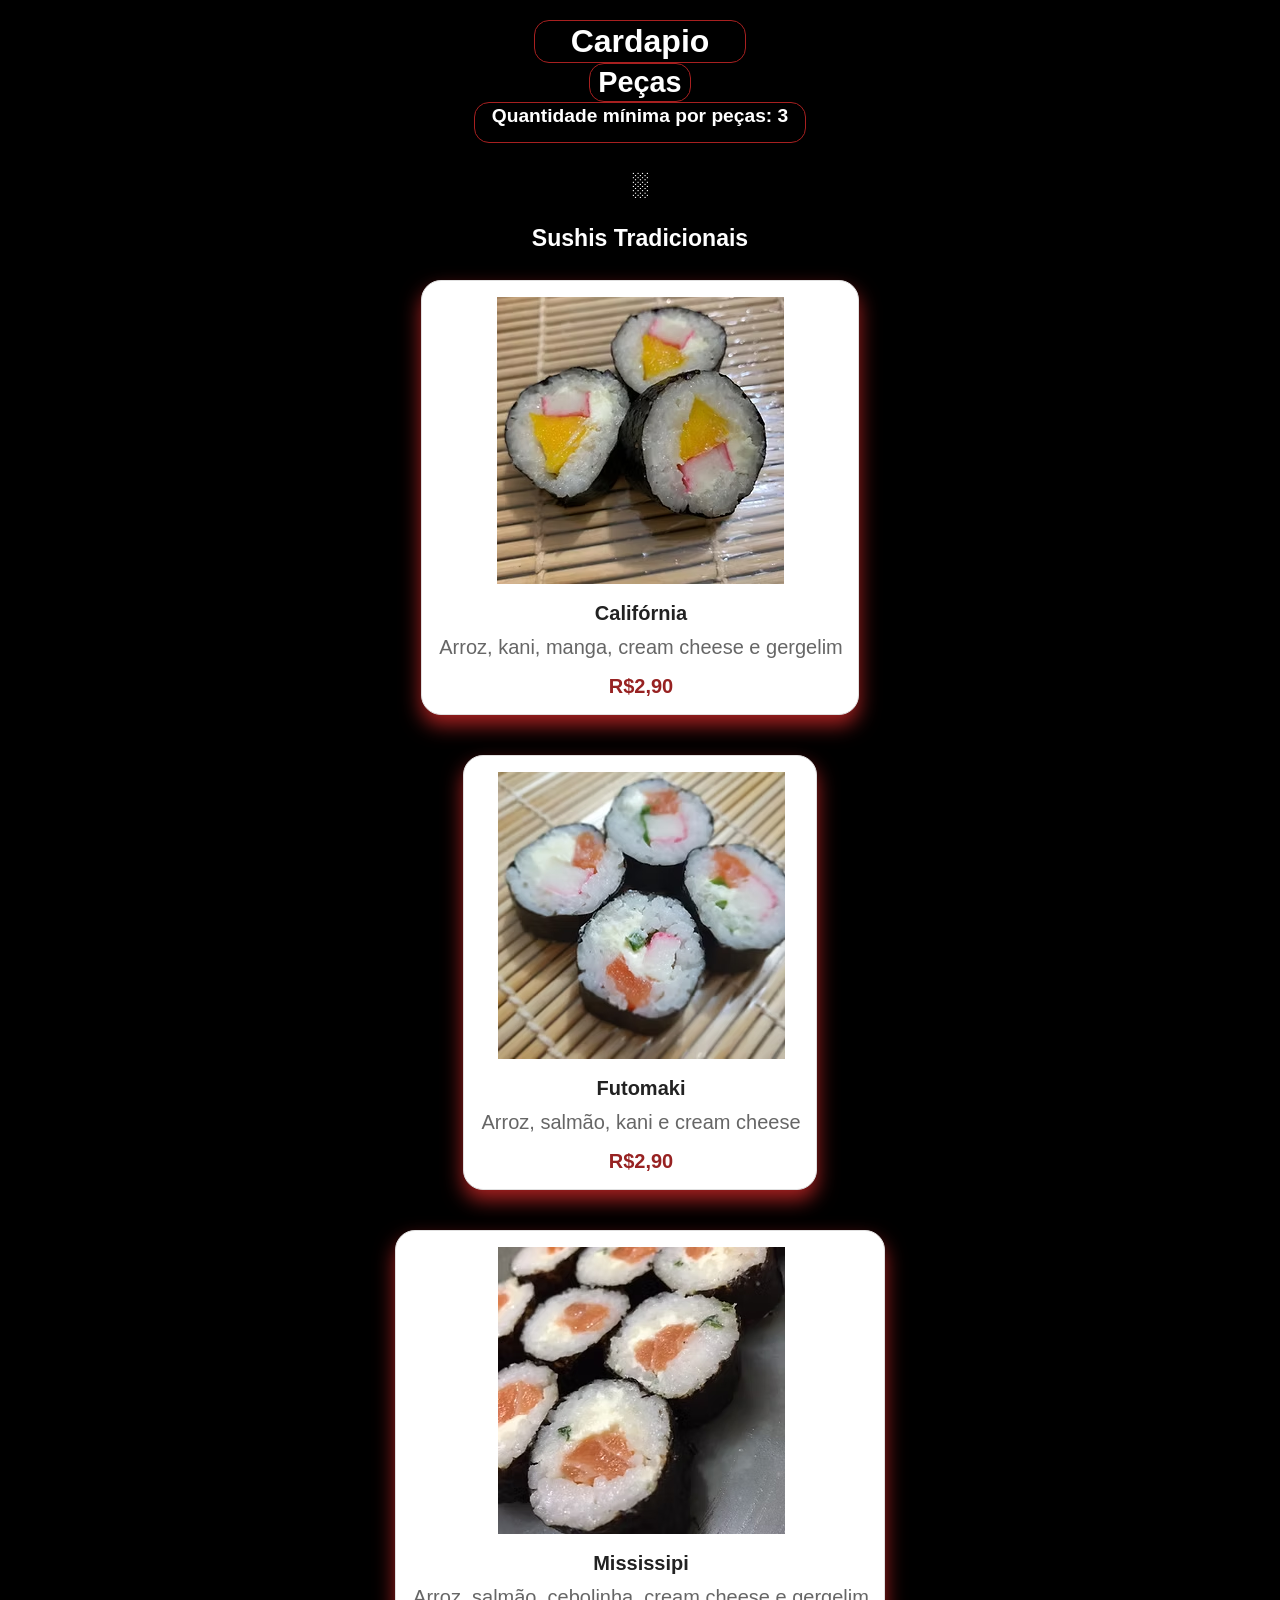
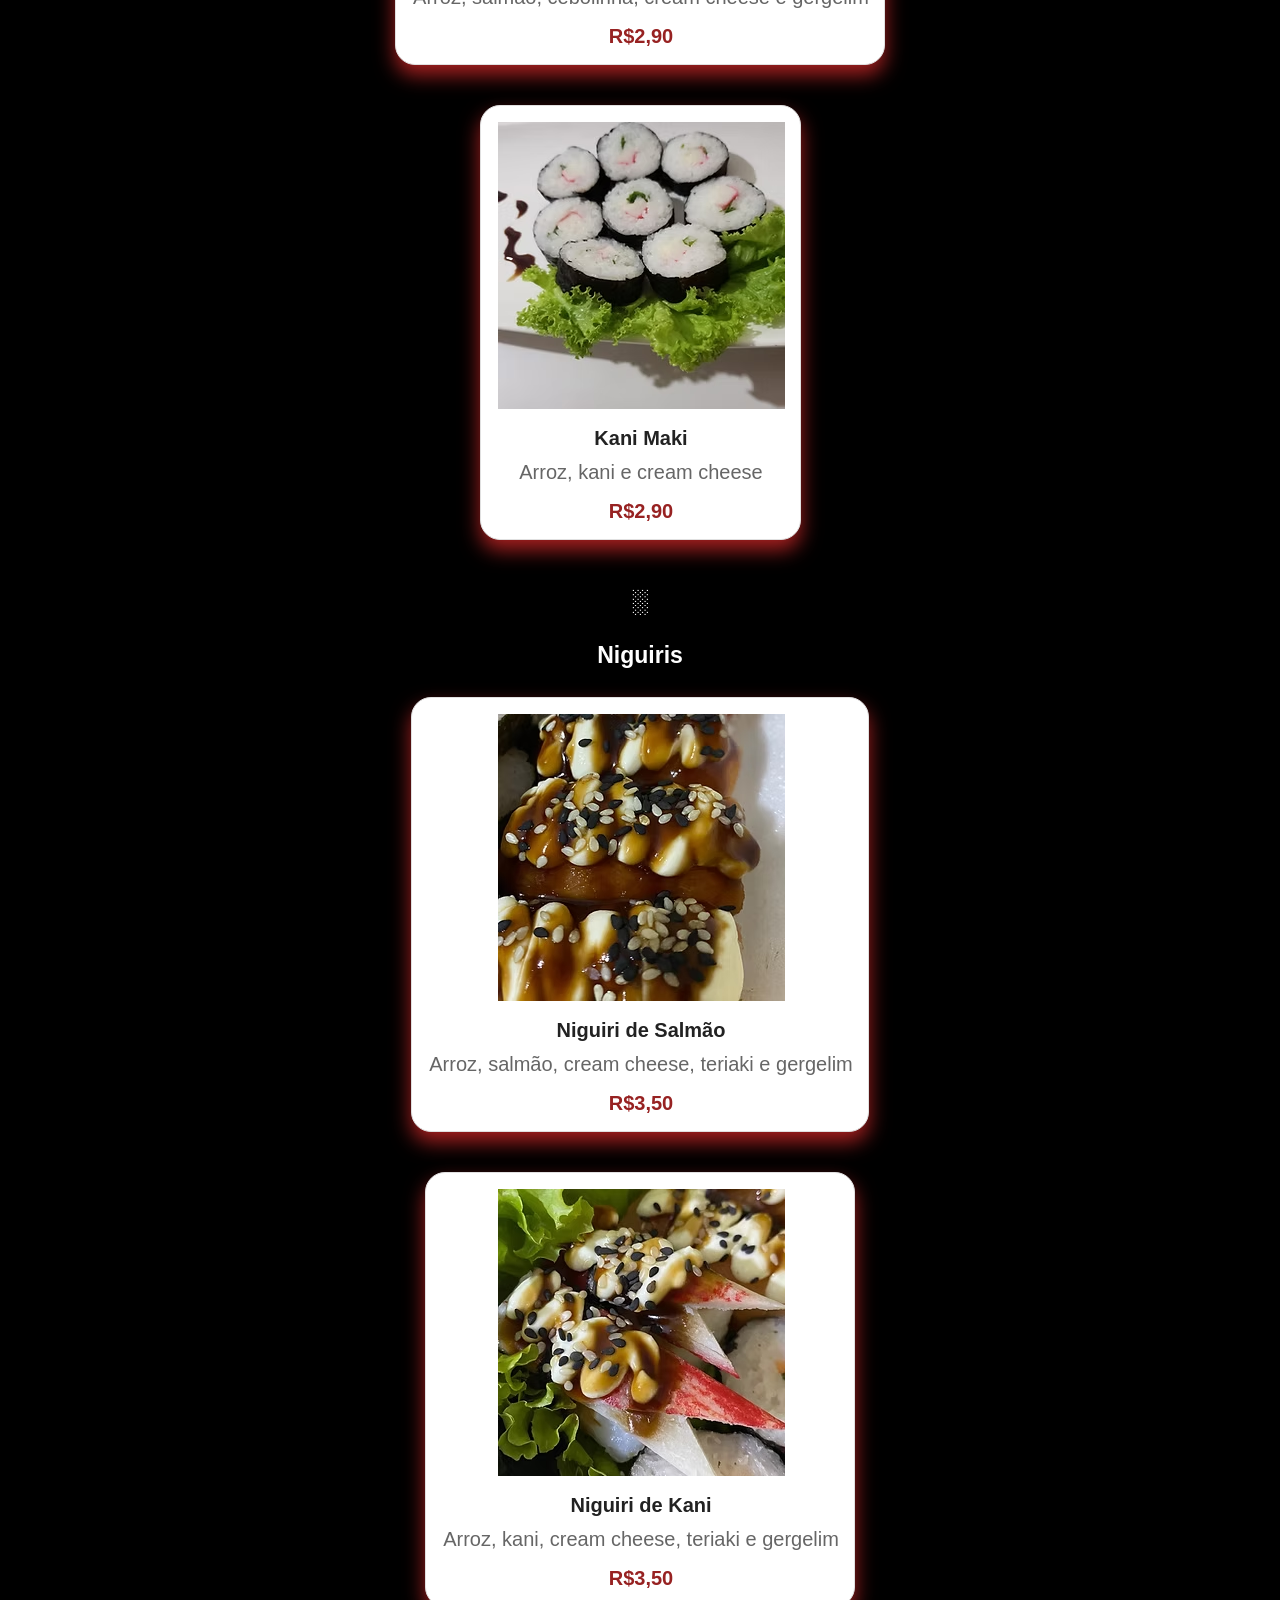
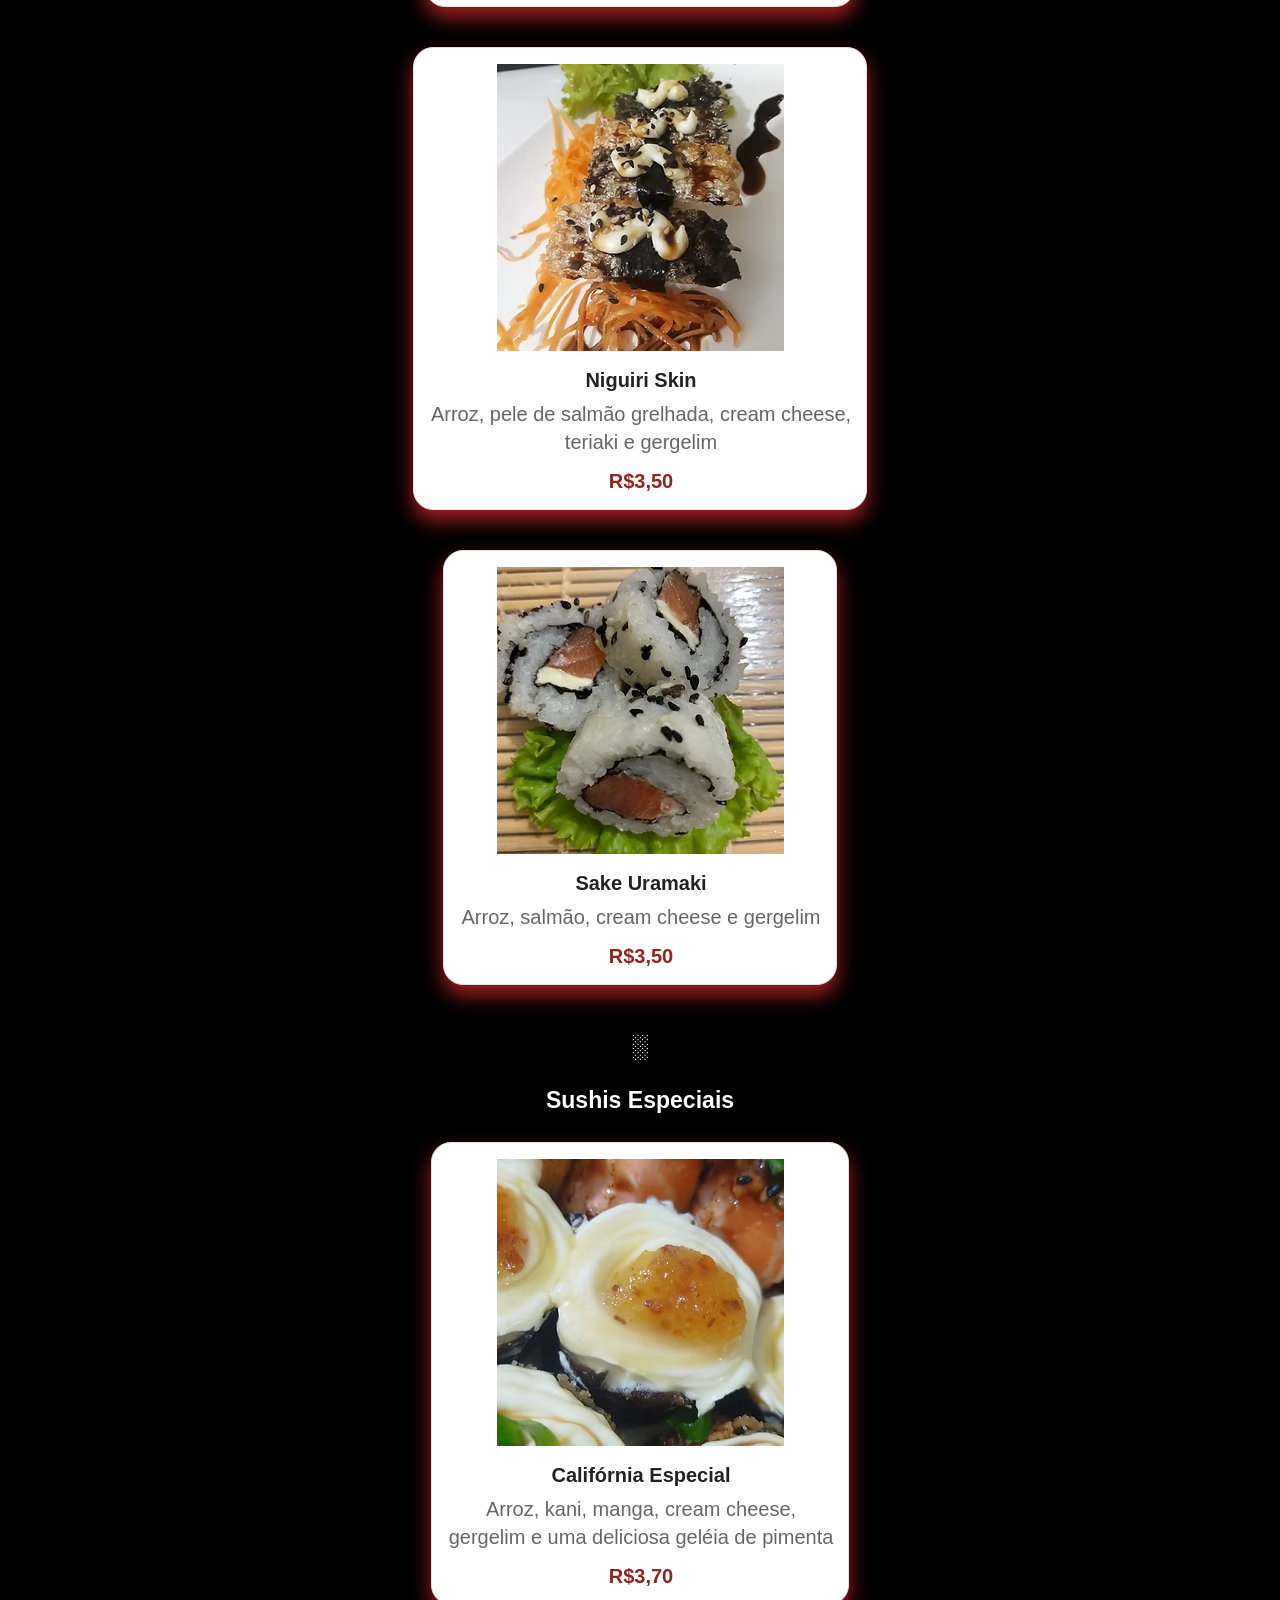
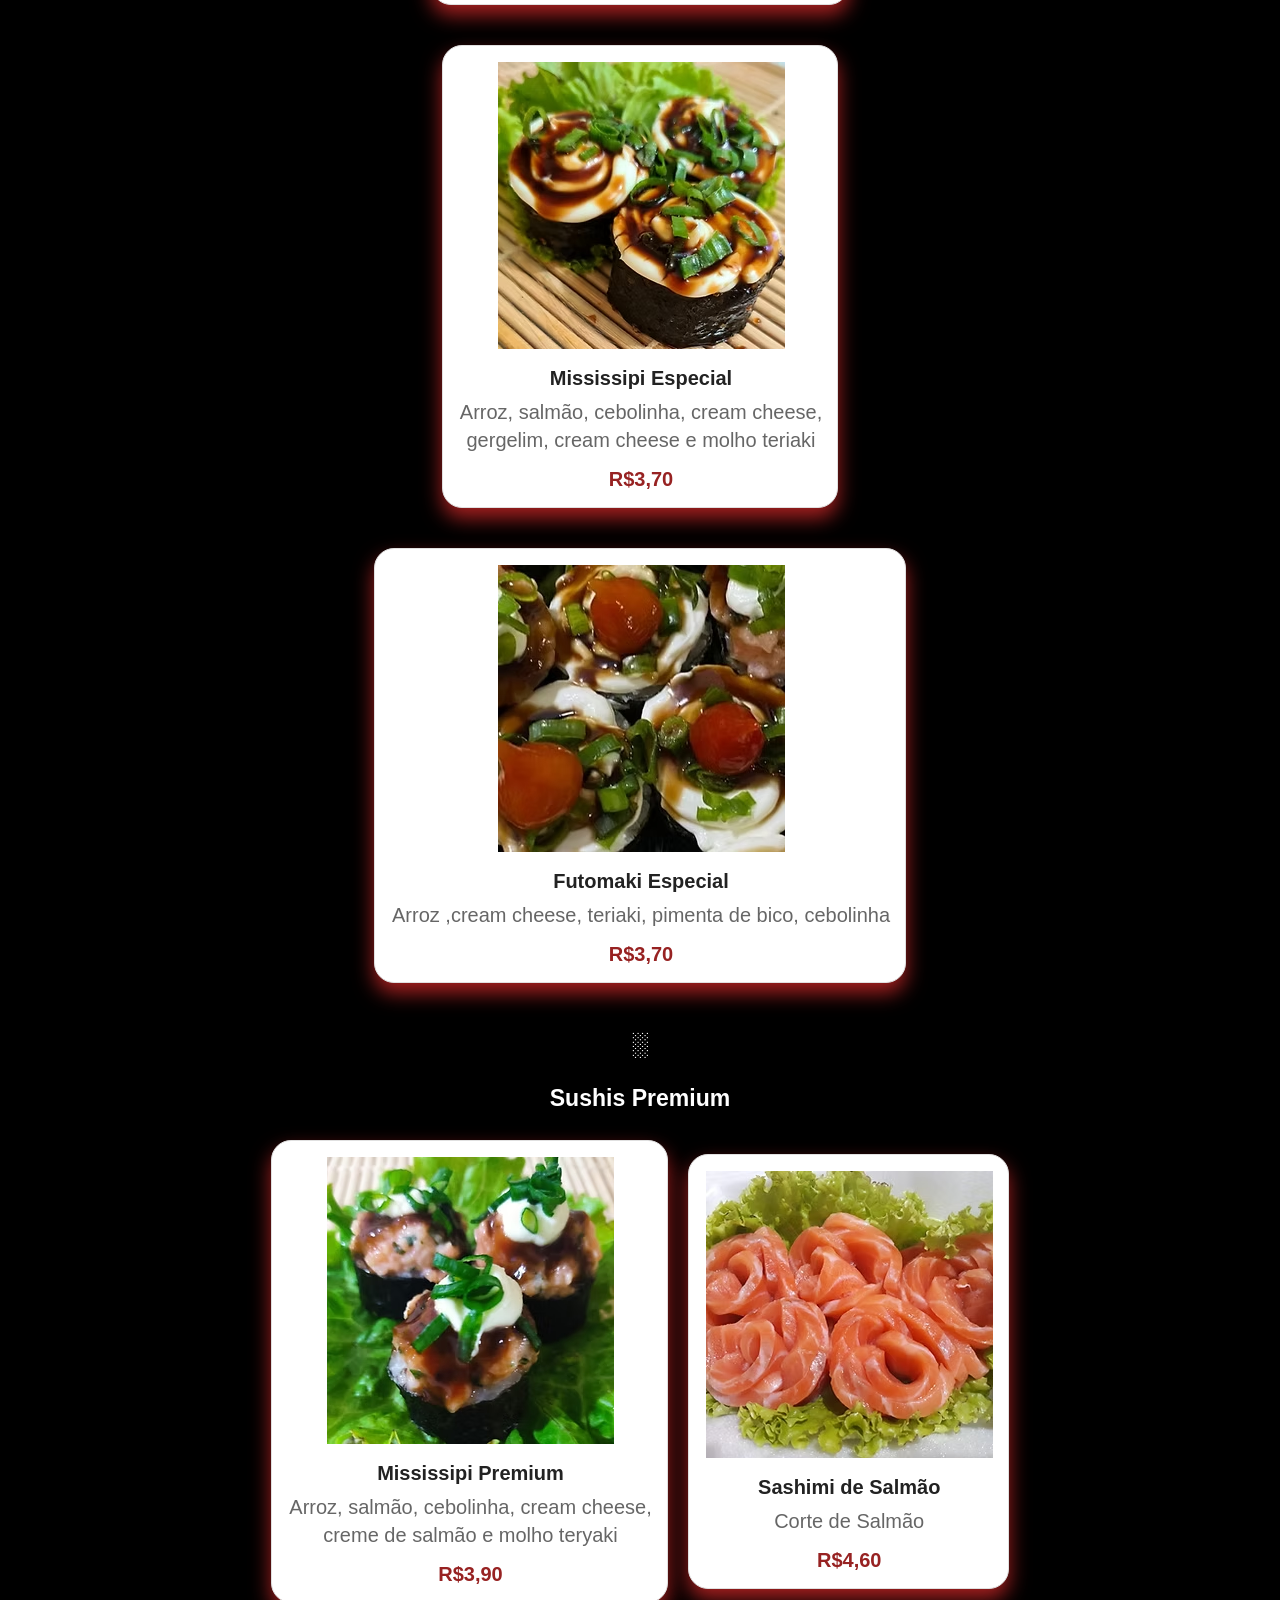
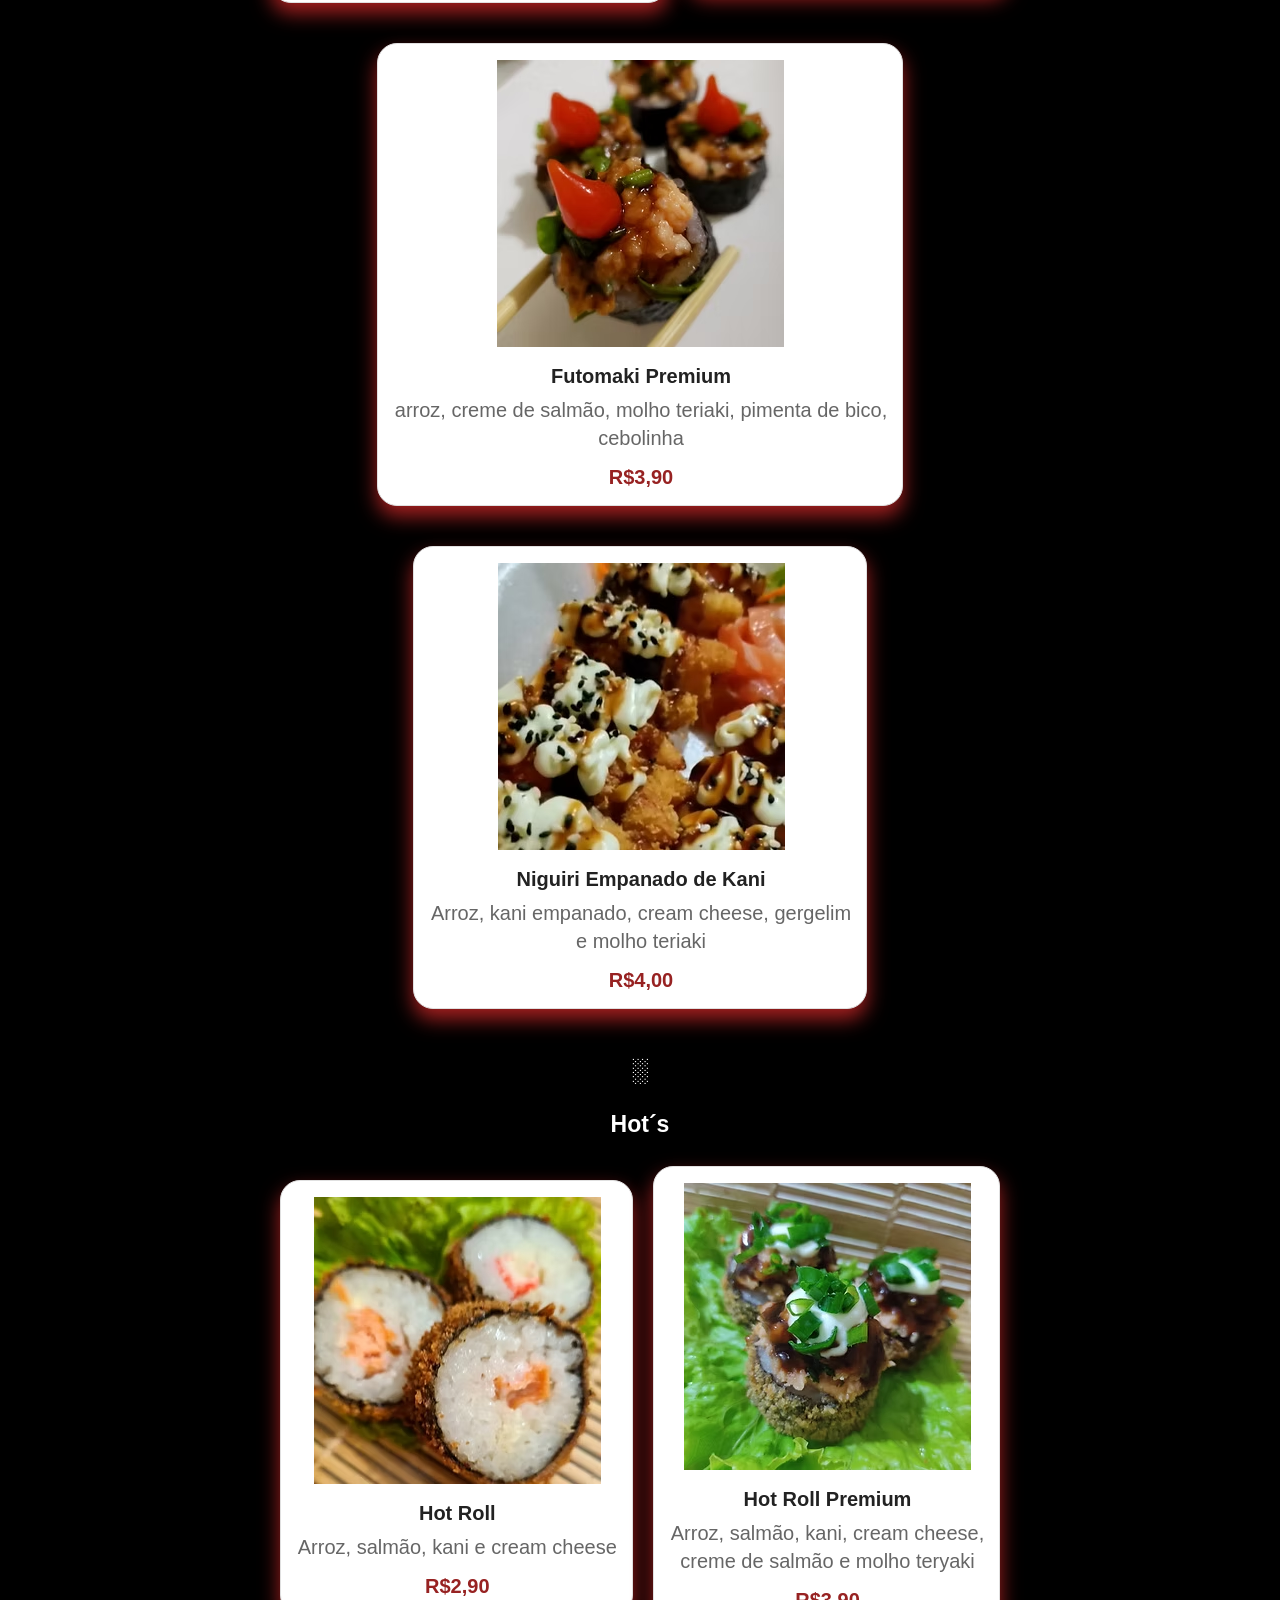
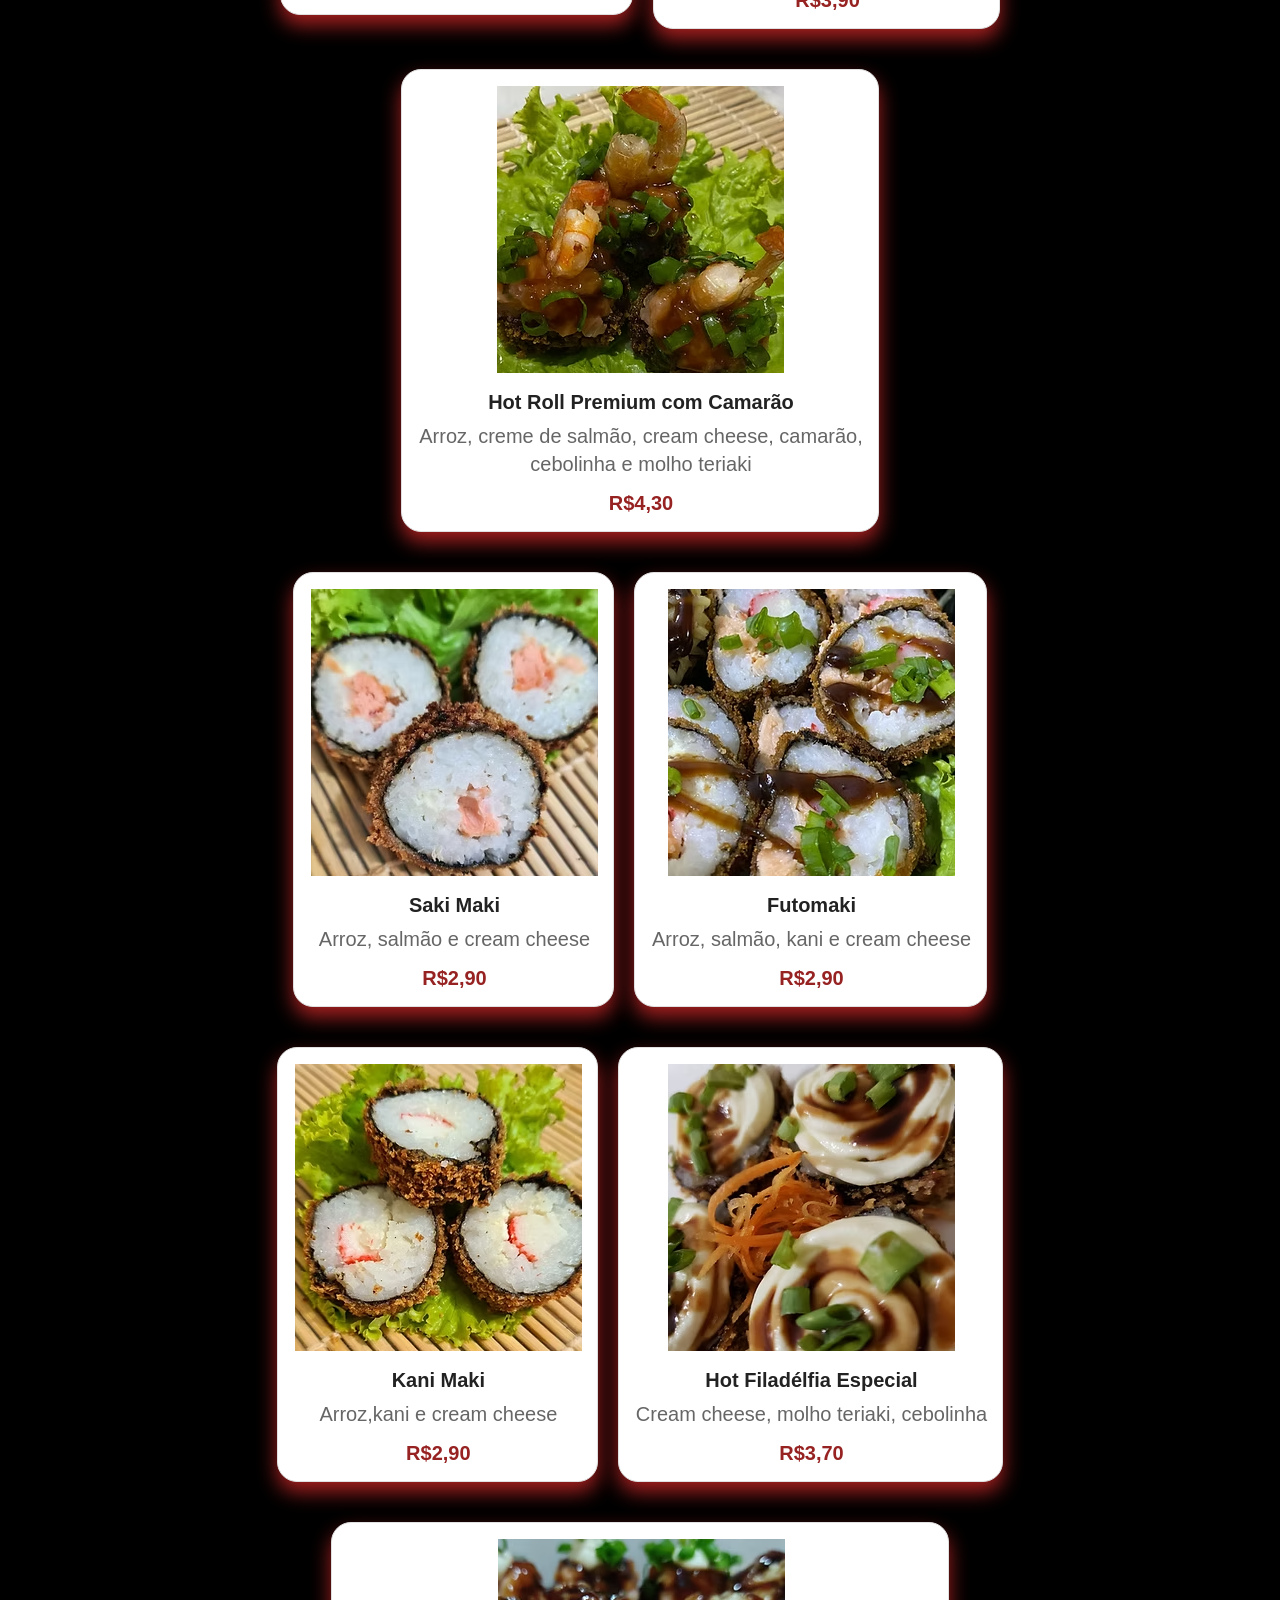
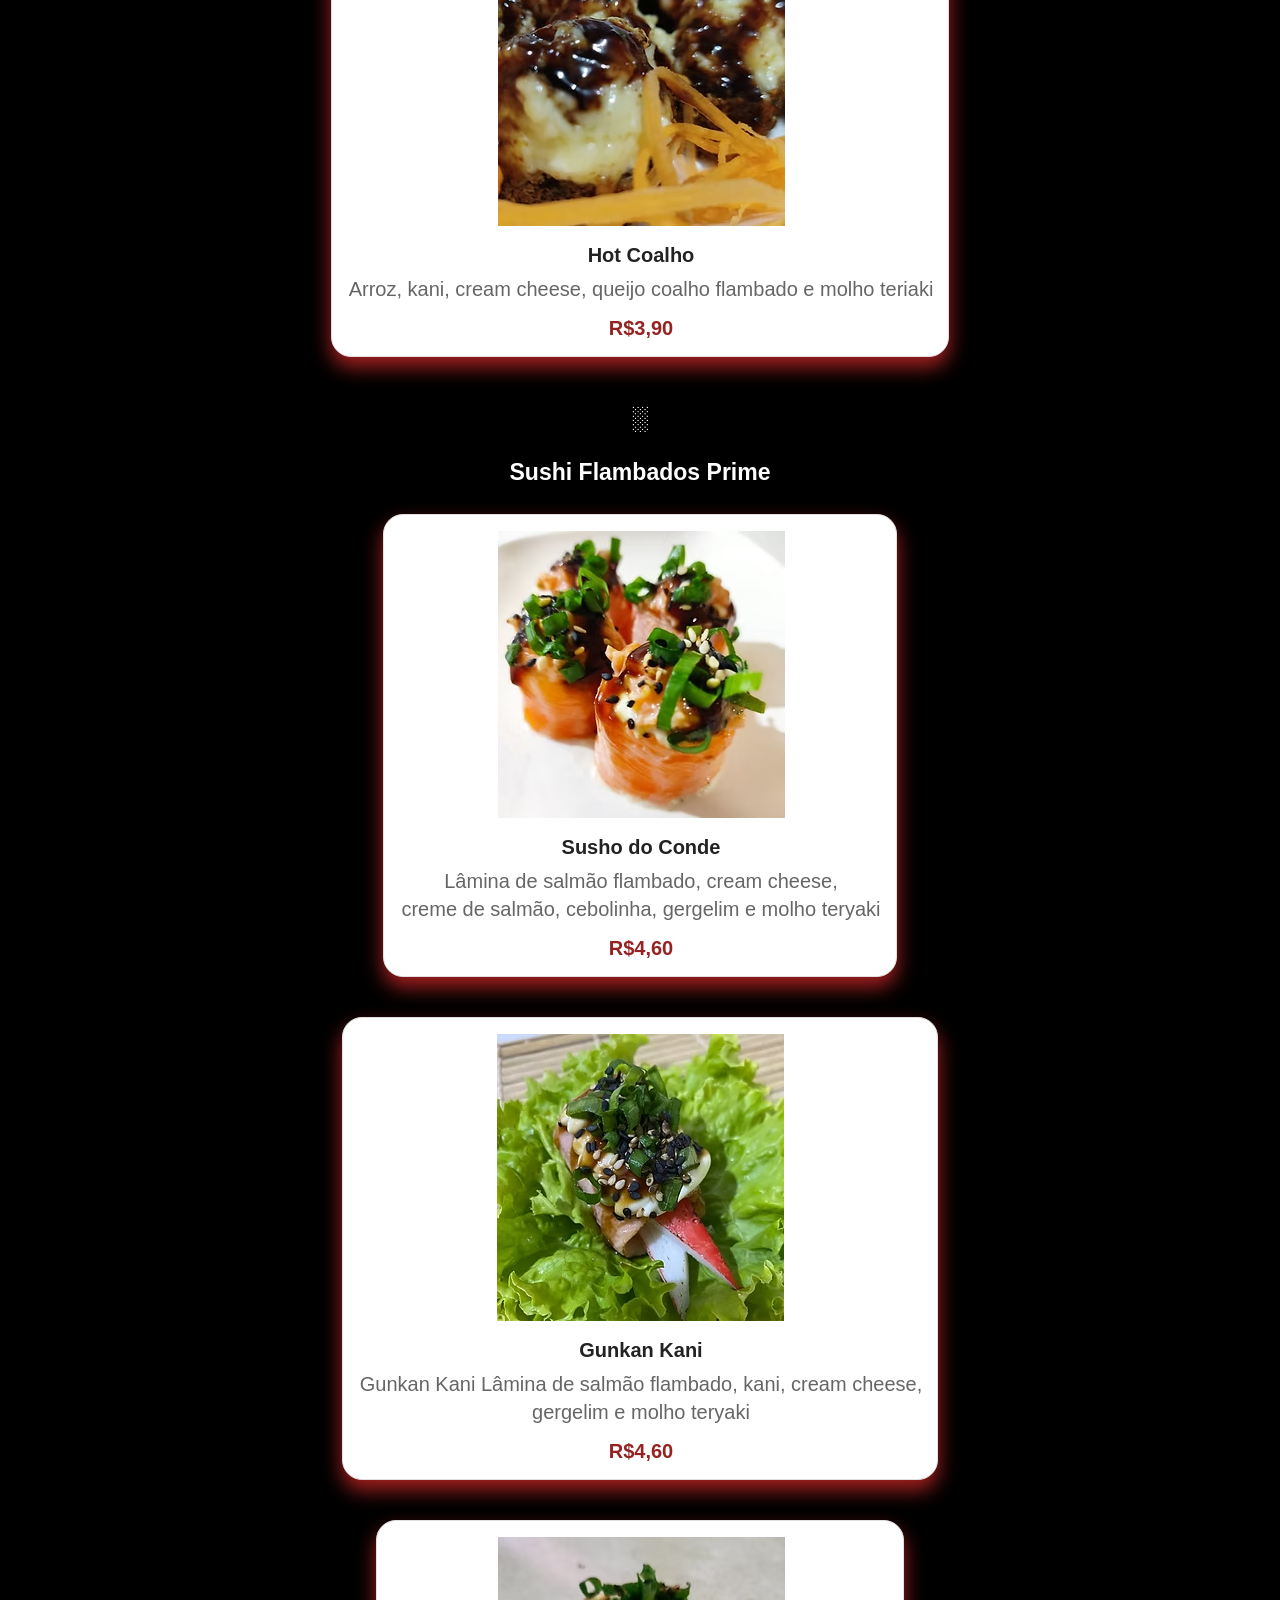
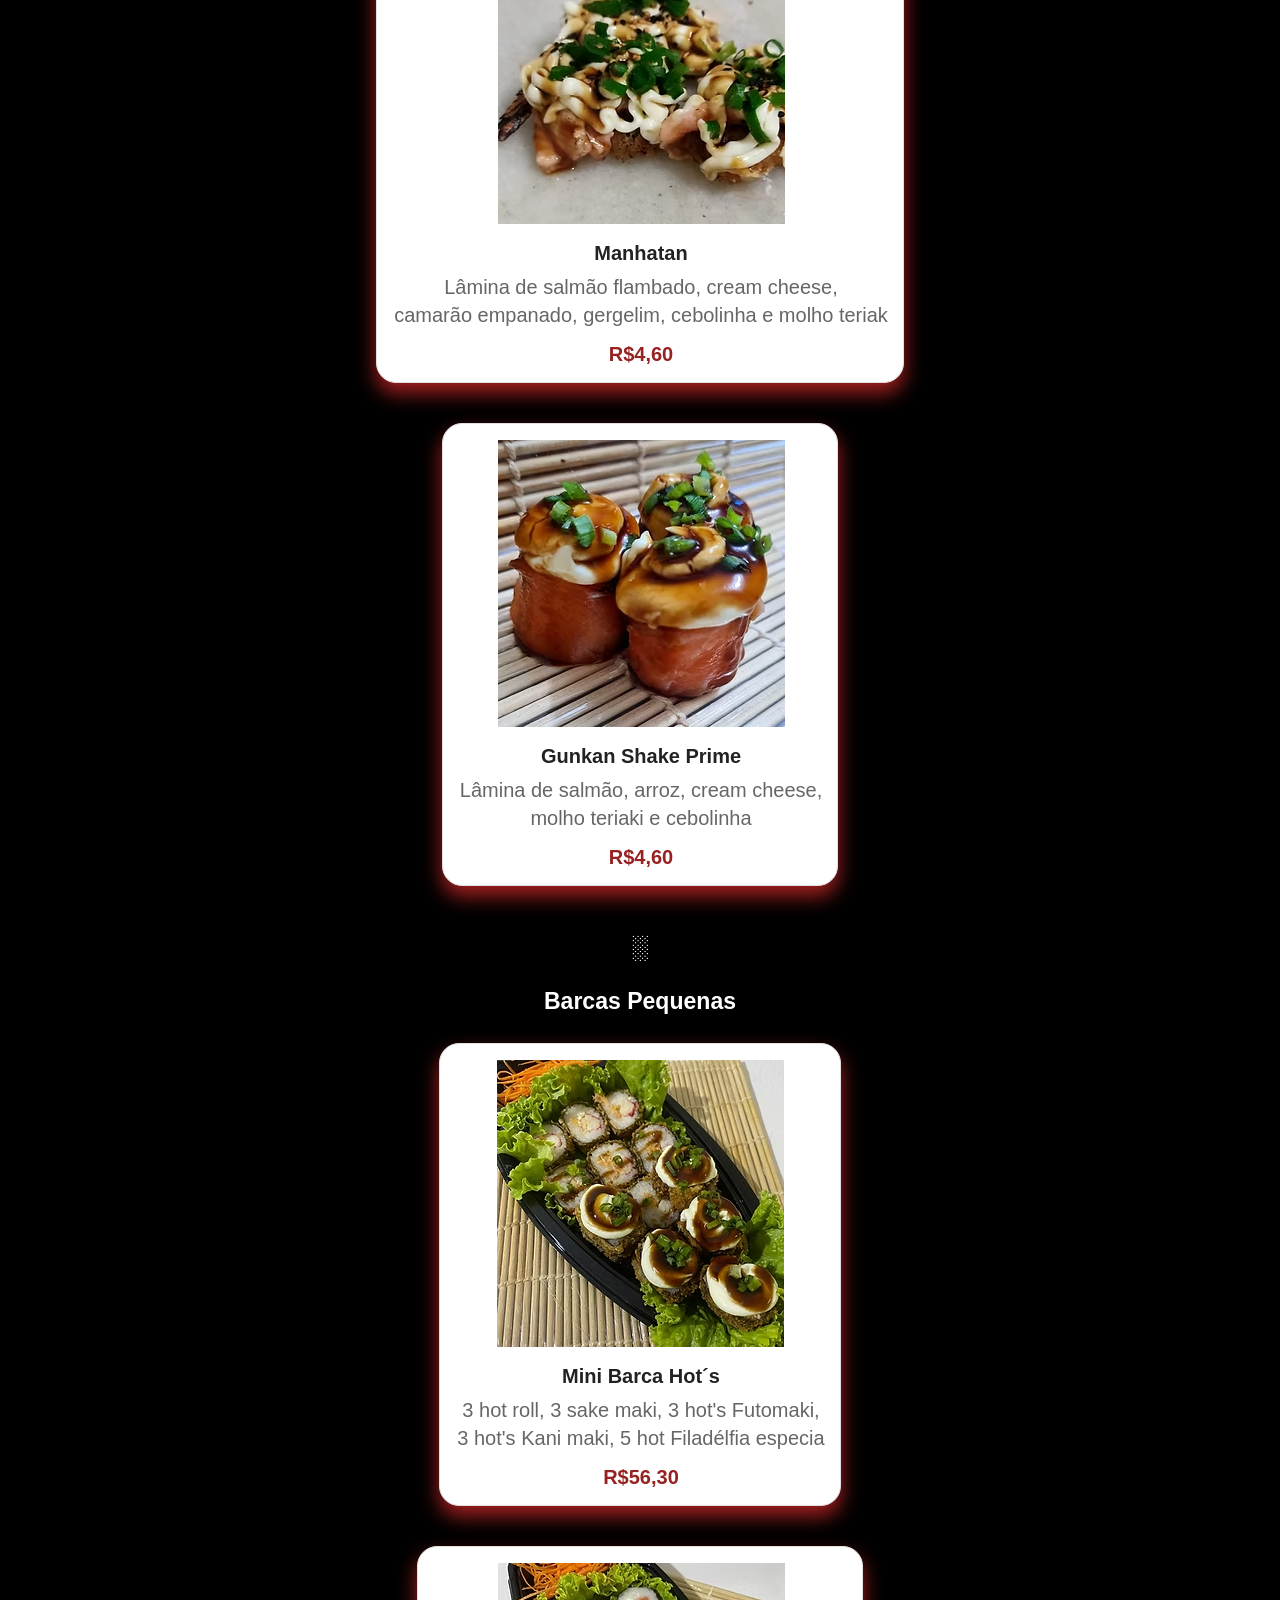
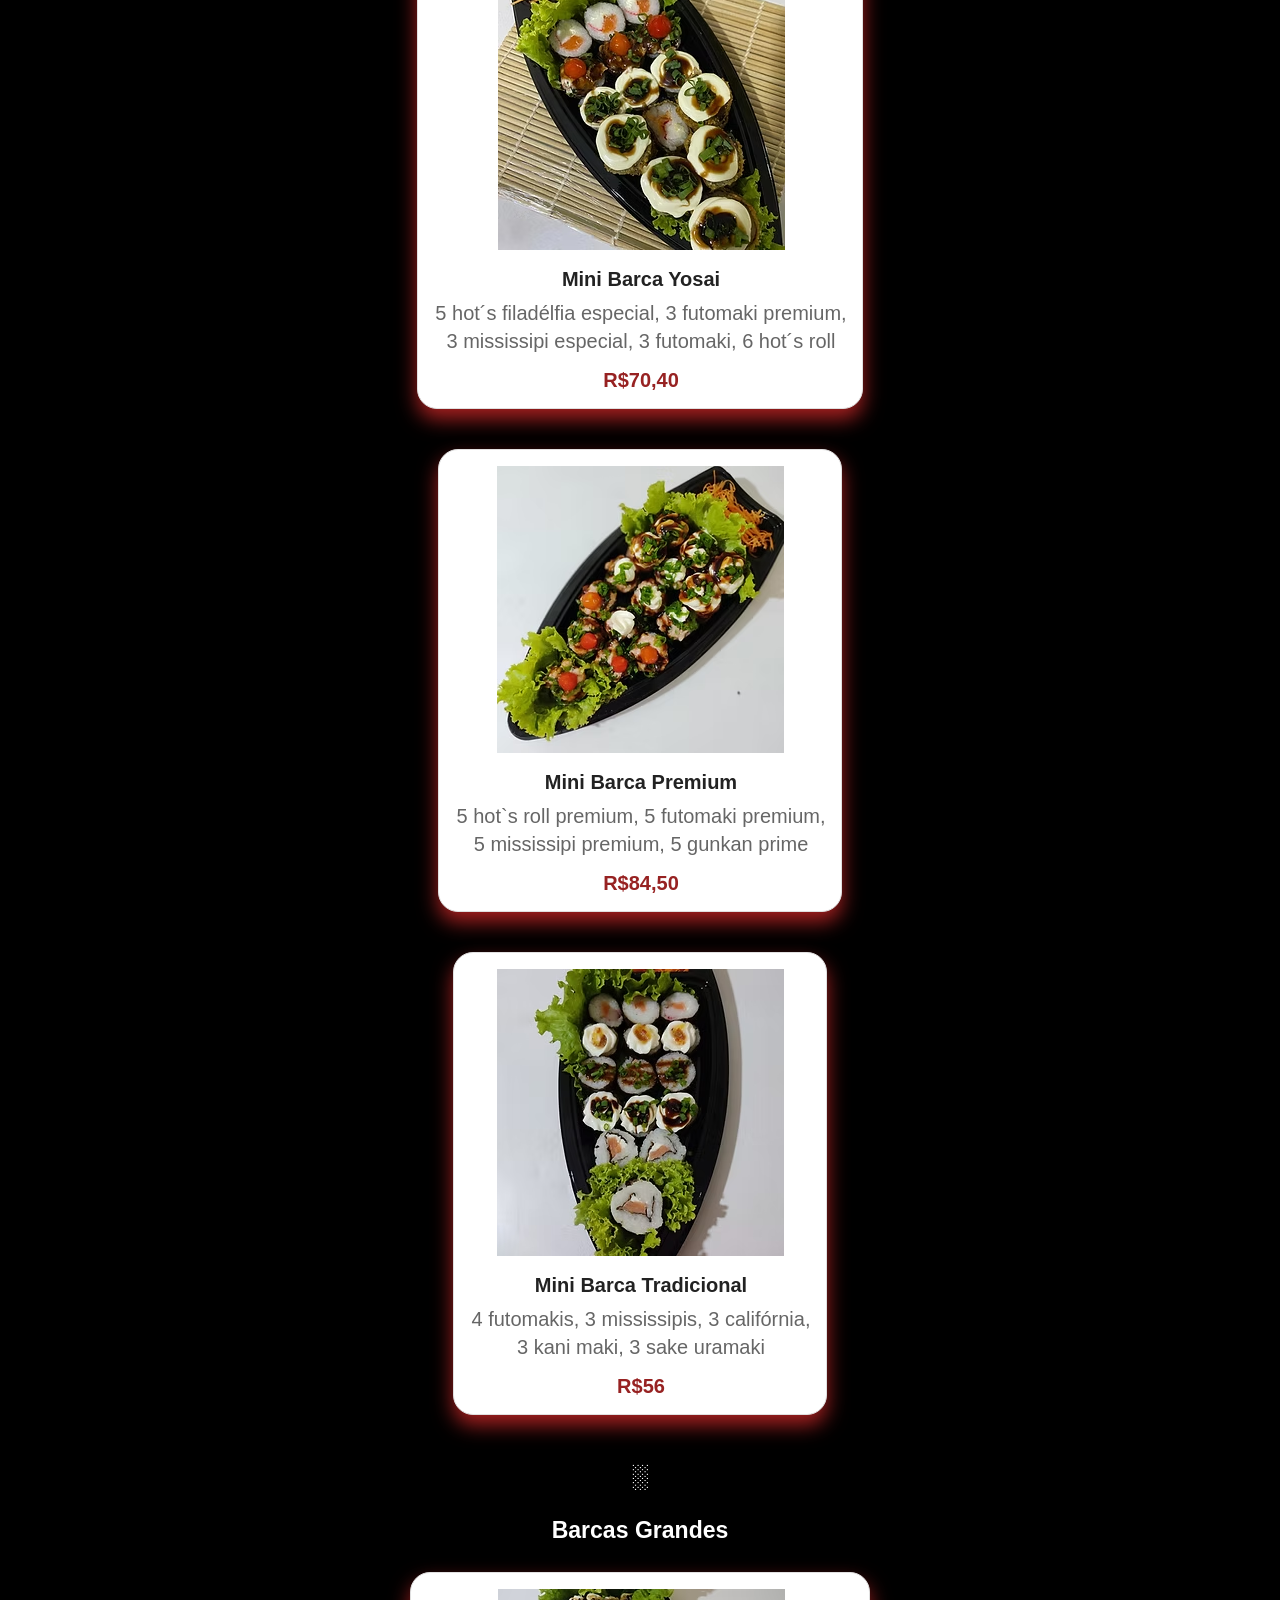
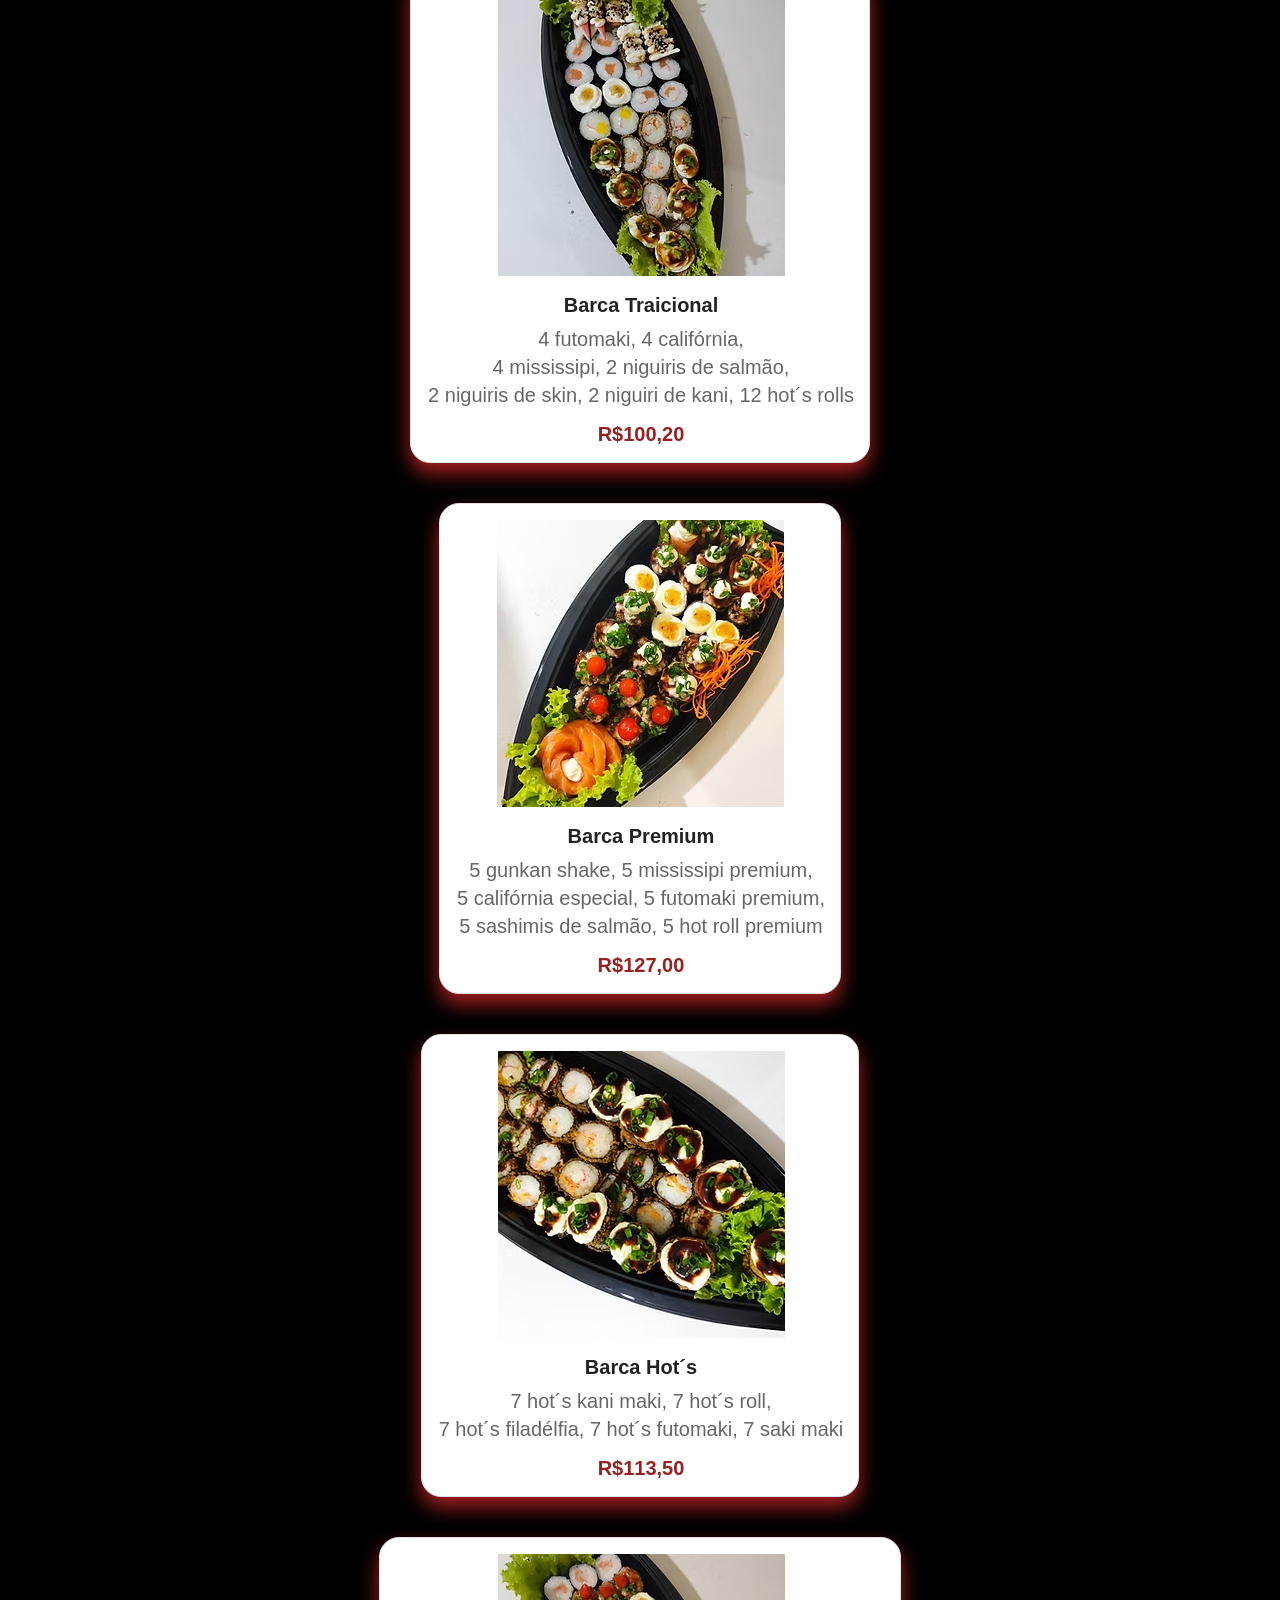
==== commit cdaf453e: "Menu organization and style changes. Some minor, not very significant changes to the HTML" ====
--- a/cardapio.html
+++ b/cardapio.html
@@ -14,6 +14,7 @@
         <!--Sushis Tradicionais-->
         <thead>
         <tr>
+            <th>&blk14;</th>
             <th>Sushis Tradicionais</th>
         </tr>
         </thead>
@@ -50,6 +51,7 @@
         <!--Sushi Niguiris--> 
         <thead>
             <tr>
+                <th>&blk14;</th>
                 <th>Niguiris</th>
             </tr>
         </thead>
@@ -72,7 +74,8 @@
             <tr class="cartao-pecas">
                 <td class="foto-sushi"><img src="imagens/niguiri-skin.avif" alt="Foto do Niguri Skin"></td>
                 <td class="sushi-nome">Niguiri Skin</td>
-                <td class="sushi-descricao">Arroz, pele de salmão grelhada, cream cheese, teriaki e gergelim</td>
+                <td class="sushi-descricao">Arroz, pele de salmão grelhada, cream cheese,
+                    <br> teriaki e gergelim</td>
                 <td class="sushi-preco">R$3,50</td>
             </tr>
             <!--Niguiri Quarta Peça-->
@@ -86,6 +89,7 @@
         <!--Sushis Especiais-->
         <thead>
             <tr>
+                <th>&blk14;</th>
                 <th>Sushis Especiais</th>
             </tr>
         </thead>
@@ -94,14 +98,16 @@
             <tr class="cartao-pecas">
             <td class="foto-sushi"><img src="imagens/california-especial.avif" alt="Foto do Sushi California Especial"></td>
             <td class="sushi-nome">Califórnia Especial </td>
-            <td class="sushi-descricao">Arroz, kani, manga, cream cheese, gergelim e uma deliciosa geléia de pimenta</td>
+            <td class="sushi-descricao">Arroz, kani, manga, cream cheese, <br>
+                gergelim e uma deliciosa geléia de pimenta</td>
             <td class="sushi-preco">R$3,70</td>
             </tr>
             <!--Sushi Especial Segunda Peça-->
             <tr class="cartao-pecas">
                 <td class="foto-sushi"><img src="imagens/mississipi-especial.avif" alt="Foto do Sushi Mississipi Especial"></td>
                 <td class="sushi-nome">Mississipi Especial</td>
-                <td class="sushi-descricao">Arroz, salmão, cebolinha, cream cheese, gergelim, cream cheese e molho teriaki</td>
+                <td class="sushi-descricao">Arroz, salmão, cebolinha, cream cheese,<br>
+                     gergelim, cream cheese e molho teriaki</td>
                 <td class="sushi-preco">R$3,70</td>
             </tr>
             <!--Sushi Especial Terceira Peça-->
@@ -115,6 +121,7 @@
         <!--Sushis Premium-->
         <thead>
             <tr>
+                <th>&blk14;</th>
                 <th>Sushis Premium</th>
             </tr>
         </thead>
@@ -123,7 +130,8 @@
             <tr class="cartao-pecas">
                 <td class="foto-sushi"><img src="imagens/mississipi-premium.avif" alt="Foto do Sushi Mississipi Premium"></td>
                 <td class="sushi-nome">Mississipi Premium</td>
-                <td class="sushi-descricao">Arroz, salmão, cebolinha, cream cheese, creme de salmão e molho teryaki</td>
+                <td class="sushi-descricao">Arroz, salmão, cebolinha, cream cheese,<br>
+                     creme de salmão e molho teryaki</td>
                 <td class="sushi-preco">R$3,90</td>
             </tr>
             <!--Segunda Peça Premium-->
@@ -137,20 +145,23 @@
             <tr class="cartao-pecas">
                 <td class="foto-sushi"><img src="imagens/futomaki-premium.avif" alt="Foto do Futomaki Premium"></td>
                 <td class="sushi-nome">Futomaki Premium</td>
-                <td class="sushi-descricao">arroz, creme de salmão, molho teriaki, pimenta de bico, cebolinha</td>
+                <td class="sushi-descricao">arroz, creme de salmão, molho teriaki, pimenta de bico,<br>
+                     cebolinha</td>
                 <td class="sushi-preco">R$3,90</td>
             </tr>
             <!--Quarta Peça Premium-->
             <tr class="cartao-pecas">
                 <td class="foto-sushi"><img src="imagens/niguiri-empanado-de-kani.avif" alt="Foto do Niguiri Empanado de Kani"></td>
                 <td class="sushi-nome">Niguiri Empanado de Kani</td>
-                <td class="sushi-descricao">Arroz, kani empanado, cream cheese, gergelim e molho teriaki</td>
+                <td class="sushi-descricao">Arroz, kani empanado, cream cheese, gergelim<br>
+                     e molho teriaki</td>
                 <td class="sushi-preco">R$4,00</td>
             </tr>
         </tbody>
         <!--Sushis Hot´s-->
         <thead>
             <tr>
+            <th>&blk14;</th>
             <th>Hot´s</th>
             </tr>
         </thead>
@@ -166,14 +177,16 @@
             <tr class="cartao-pecas">
                 <td class="foto-sushi"><img src="imagens/hot-roll-premium.avif" alt="Foto do Sushi Hot Roll Premium"></td>
                 <td class="sushi-nome">Hot Roll Premium</td>
-                <td class="sushi-descricao">Arroz, salmão, kani, cream cheese, creme de salmão e molho teryaki</td>
+                <td class="sushi-descricao">Arroz, salmão, kani, cream cheese, <br>
+                    creme de salmão e molho teryaki</td>
                 <td class="sushi-preco">R$3,90</td>
             </tr>
             <!--Terceira Peça Hot-->
             <tr class="cartao-pecas">
                 <td class="foto-sushi"><img src="imagens/hot-roll-premium-com-camarao.avif" alt="Foto do Sushi Hot Roll Premium com Camarao"></td>
                 <td class="sushi-nome">Hot Roll Premium com Camarão</td>
-                <td class="sushi-descricao">Arroz, creme de salmão, cream cheese, camarão, cebolinha e molho teriaki</td>
+                <td class="sushi-descricao">Arroz, creme de salmão, cream cheese, camarão,<br>
+                     cebolinha e molho teriaki</td>
                 <td class="sushi-preco">R$4,30</td>
             </tr>
             <!--Quarta Peça Hot-->
@@ -215,6 +228,7 @@
         <!--Sushis Flambados Primes-->
         <thead>
             <tr>
+                <th>&blk14;</th>
                 <th>Sushi Flambados Prime</th>
             </tr>
         </thead>
@@ -223,34 +237,37 @@
             <tr class="cartao-pecas">
                 <td class="foto-sushi"><img src="imagens/sushi-do-conde-flambado.avif" alt="Foto do Sushi do Conde Flambado"></td>
                 <td class="sushi-nome">Susho do Conde</td>
-                <td class="sushi-descricao">Lâmina de salmão flambado, cream cheese, creme de salmão, cebolinha, gergelim e molho teryaki</td>
+                <td class="sushi-descricao">Lâmina de salmão flambado, cream cheese,<br> creme de salmão, cebolinha, gergelim e molho teryaki</td>
                 <td class="sushi-preco">R$4,60</td>
             </tr>
             <!--Segunda Peça Flambado-->
             <tr class="cartao-pecas">
                 <td class="foto-sushi"><img src="imagens/gunkan-kani-flambado.avif" alt="Foto do Sushi Gunkan Kani Flambado"></td>
                 <td class="sushi-nome">Gunkan Kani</td>
-                <td class="sushi-descricao">Gunkan Kani Lâmina de salmão flambado, kani, cream cheese, gergelim e molho teryaki</td>
+                <td class="sushi-descricao">Gunkan Kani Lâmina de salmão flambado, kani, cream cheese,<br> gergelim e molho teryaki</td>
                 <td class="sushi-preco">R$4,60</td>
             </tr>
             <!--Terceira Peça Flambado-->
             <tr class="cartao-pecas">
                 <td class="foto-sushi"><img src="imagens/manhatan-flambado.avif" alt="Foto do Sushi Manhatan Flambado"></td>
                 <td class="sushi-nome">Manhatan</td>
-                <td class="sushi-descricao">Lâmina de salmão flambado, cream cheese, camarão empanado, gergelim, cebolinha e molho teriak</td>
+                <td class="sushi-descricao">Lâmina de salmão flambado, cream cheese,<br>
+                     camarão empanado, gergelim, cebolinha e molho teriak</td>
                 <td class="sushi-preco">R$4,60</td>
             </tr>
             <!--Quarta Peça Flambado-->
             <tr class="cartao-pecas">
                 <td class="foto-sushi"><img src="imagens/gunkan-shake-prime-flambado.avif" alt="Foto do Sushi Gunkan Shake Prime"></td>
                 <td class="sushi-nome">Gunkan Shake Prime</td>
-                <td class="sushi-descricao">Lâmina de salmão, arroz, cream cheese, molho teriaki e cebolinha</td>
+                <td class="sushi-descricao">Lâmina de salmão, arroz, cream cheese,<br>
+                     molho teriaki e cebolinha</td>
                 <td class="sushi-preco">R$4,60</td>
             </tr>
         </tbody>
         <!--Barcas Pequenas-->
         <thead>
             <tr>
+                <th>&blk14;</th>
                 <th>Barcas Pequenas</th>
             </tr>
         </thead>
@@ -259,34 +276,39 @@
             <tr class="cartao-pecas">
                 <td class="foto-sushi"><img src="imagens/mini-barca-hots.avif" alt="Foto da Mini Barca de Hot´s"></td>
                 <td class="sushi-nome">Mini Barca Hot´s</td>
-                <td class="sushi-descricao">3 hot roll, 3 sake maki, 3 hot's Futomaki, 3 hot's Kani maki, 5 hot Filadélfia especia</td>
+                <td class="sushi-descricao">3 hot roll, 3 sake maki, 3 hot's Futomaki,<br>
+                     3 hot's Kani maki, 5 hot Filadélfia especia</td>
                 <td class="sushi-preco">R$56,30</td>
             </tr>
             <!--Segunda Barca Pequena-->
             <tr class="cartao-pecas">
                 <td class="foto-sushi"><img src="imagens/mini-barca-yosai.avif" alt="Foto Mini Barca Yosai"></td>
                 <td class="sushi-nome">Mini Barca Yosai</td>
-                <td class="sushi-descricao">5 hot´s filadélfia especial, 3 futomaki premium, 3 mississipi especial, 3 futomaki, 6 hot´s roll</td>
+                <td class="sushi-descricao">5 hot´s filadélfia especial, 3 futomaki premium,<br>
+                     3 mississipi especial, 3 futomaki, 6 hot´s roll</td>
                 <td class="sushi-preco">R$70,40</td>
             </tr>
             <!--Terceira Barca Pequena-->
             <tr class="cartao-pecas">
                 <td class="foto-sushi"><img src="imagens/mini-barca-premium.avif" alt="Foto Mini Barca Yosai"></td>
                 <td class="sushi-nome">Mini Barca Premium</td>
-                <td class="sushi-descricao">5 hot`s roll premium, 5 futomaki premium, 5 mississipi premium, 5 gunkan prime</td>
+                <td class="sushi-descricao">5 hot`s roll premium, 5 futomaki premium,<br>
+                     5 mississipi premium, 5 gunkan prime</td>
                 <td class="sushi-preco">R$84,50</td>
             </tr>
             <!--Quarta Barca Pequena-->
             <tr class="cartao-pecas">
                 <td class="foto-sushi"><img src="imagens/mini-barca-tradicional.avif" alt="Foto Mini Barca Tradicional"></td>
                 <td class="sushi-nome">Mini Barca Tradicional</td>
-                <td class="sushi-descricao">4 futomakis, 3 mississipis, 3 califórnia, 3 kani maki, 3 sake uramaki</td>
+                <td class="sushi-descricao">4 futomakis, 3 mississipis, 3 califórnia,<br>
+                     3 kani maki, 3 sake uramaki</td>
                 <td class="sushi-preco">R$56</td>
             </tr>
         </tbody>
         <!--Barcas Grandes-->
         <thead>
             <tr>
+                <th>&blk14;</th>
                 <th>Barcas Grandes</th>
             </tr>
         </thead>
@@ -295,28 +317,33 @@
             <tr class="cartao-pecas">
                 <td class="foto-sushi"><img src="imagens/barca-tradicional.avif" alt="Foto da Barca Tradicional Grande"></td>
                 <td class="sushi-nome">Barca Traicional</td>
-                <td class="sushi-descricao">4 futomaki, 4 califórnia, 4 mississipi, 2 niguiris de salmão, 2 niguiris de skin, 2 niguiri de kani, 12 hot´s rolls</td>
+                <td class="sushi-descricao">4 futomaki, 4 califórnia,<br> 4 mississipi, 2 niguiris de salmão,<br> 2 niguiris de skin, 2 niguiri de kani, 12 hot´s rolls</td>
                 <td class="sushi-preco">R$100,20</td>
             </tr>
             <!--Segunda Barca Grande-->
             <tr class="cartao-pecas">
                 <td class="foto-sushi"><img src="imagens/barca-premium.avif" alt="Foto da Barca Premium Grande"></td>
                 <td class="sushi-nome">Barca Premium</td>
-                <td class="sushi-descricao">5 gunkan shake, 5 mississipi premium, 5 califórnia especial, 5 futomaki premium, 5 sashimis de salmão, 5 hot roll premium</td>
+                <td class="sushi-descricao">5 gunkan shake, 5 mississipi premium,<br>
+                     5 califórnia especial, 5 futomaki premium,<br>
+                      5 sashimis de salmão, 5 hot roll premium</td>
                 <td class="sushi-preco">R$127,00</td>
             </tr>
             <!--Terceira Barca Grande-->
             <tr class="cartao-pecas">
                 <td class="foto-sushi"><img src="imagens/barca-hot´s.avif" alt="Foto da Barca Grande"></td>
                 <td class="sushi-nome">Barca Hot´s</td>
-                <td class="sushi-descricao">7 hot´s kani maki, 7 hot´s roll, 7 hot´s filadélfia, 7 hot´s futomaki, 7 saki maki</td>
+                <td class="sushi-descricao">7 hot´s kani maki, 7 hot´s roll,<br>
+                     7 hot´s filadélfia, 7 hot´s futomaki, 7 saki maki</td>
                 <td class="sushi-preco">R$113,50</td>
             </tr>
             <!--Quarta Barca Grande-->
             <tr class="cartao-pecas">
                 <td class="foto-sushi"><img src="imagens/barca-yosai.avif" alt="Foto da Barca Yosai Grande"></td>
                 <td class="sushi-nome">Barca Yosai</td>
-                <td class="sushi-descricao">3 futomaki, 4 sake uramaki, 4 califórnia especial, 4 mississipi especial, 4 futomaki premium, 10 hot roll, 7 hot filadélfia especial</td>
+                <td class="sushi-descricao">3 futomaki, 4 sake uramaki,<br>
+                     4 califórnia especial, 4 mississipi especial,<br>
+                      4 futomaki premium, 10 hot roll, 7 hot filadélfia especial</td>
                 <td class="sushi-preco">R$125,20</td>
             </tr>
             <!--Quinta Barca Grande-->
@@ -330,6 +357,7 @@
         <!--Temakis-->
         <thead>
             <tr>
+                <th>&blk14;</th>
                 <th>Temakis</th>
             </tr>
         </thead>
@@ -338,48 +366,54 @@
             <tr class="cartao-pecas">
                 <td class="foto-sushi"><img src="imagens/temaki-de-salmao.avif" alt="Foto do Temaki de Salmao"></td>
                 <td class="sushi-nome">Temaki de Salmão</td>
-                <td class="sushi-descricao">Arroz, salmão, cream cheese, cebolinha e molho teriaki</td>
+                <td class="sushi-descricao">Arroz, salmão, cream cheese,<br>
+                     cebolinha e molho teriaki</td>
                 <td class="sushi-preco">R$44,00</td>
             </tr>
             <!--Segundo Temaki-->
             <tr class="cartao-pecas">
                 <td class="foto-sushi"><img src="imagens/temaki-de-camarao-grelhado.avif" alt="Foto do Temaki de Camarao Grelhado"></td>
                 <td class="sushi-nome">Temaki de Camarão Grelhado</td>
-                <td class="sushi-descricao">Arroz, salmão, camarão grelhado, cream cheese , cebolinha e molho teriaki</td>
+                <td class="sushi-descricao">Arroz, salmão, camarão grelhado,<br>
+                     cream cheese , cebolinha e molho teriaki</td>
                 <td class="sushi-preco">R$43</td>
             </tr>
             <!--Terceiro Temaki-->
             <tr class="cartao-pecas">
                 <td class="foto-sushi"><img src="imagens/temaki-hot-misto.avif" alt="Foto do Temaki Hot Misto"></td>
                 <td class="sushi-nome">Temaki Misto</td>
-                <td class="sushi-descricao">Arroz, kani, camarão empanado, salmão, cream cheese, cebolinha</td>
+                <td class="sushi-descricao">Arroz, kani, camarão empanado,<br>
+                     salmão, cream cheese, cebolinha</td>
                 <td class="sushi-preco">R$40,00</td>
             </tr>
             <!--Quarto Temaki-->
             <tr class="cartao-pecas">
                 <td class="foto-sushi"><img src="imagens/temaki-de-camarao-grelhado-hot.avif" alt="Foto do Temaki de Carmarao Grelhado Hot"></td>
                 <td class="sushi-nome">Temaki de Camarão Grelhado Hot</td>
-                <td class="sushi-descricao">Arroz, salmão, camarão grelhado, cream cheese , cebolinha e molho teriaki</td>
+                <td class="sushi-descricao">Arroz, salmão, camarão grelhado,<br>
+                     cream cheese , cebolinha e molho teriaki</td>
                 <td class="sushi-preco">R$47,00</td>
             </tr>
             <!--Quinto Temaki-->
             <tr class="cartao-pecas">
                 <td class="foto-sushi"><img src="imagens/hot-de-salmao.avif" alt="Foto do Temaki Hot de Salmao"></td>
                 <td class="sushi-nome">Hot de Salmão</td>
-                <td class="sushi-descricao">Arroz, salmão, cream cheese, cebolinha e molho teriaki</td>
+                <td class="sushi-descricao">Arroz, salmão, cream cheese,<br> cebolinha e molho teriaki</td>
                 <td class="sushi-preco">R$48,00</td>
             </tr>
             <!--Sexto Temaki-->
             <tr class="cartao-pecas">
                 <td class="foto-sushi"><img src="imagens/temaki-hot-misto.avif" alt="Foto do Temaki Hot Misto"></td>
                 <td class="sushi-nome">Hot Misto</td>
-                <td class="sushi-descricao">Arroz, kani, camarão empanado, salmão, cream cheese, cebolinha e molho teriaki</td>
+                <td class="sushi-descricao">Arroz, kani, camarão empanado,<br>
+                     salmão, cream cheese, cebolinha e molho teriaki</td>
                 <td class="sushi-preco">R$44,00</td>
             </tr>
         </tbody>
             <!--Big Hot´s-->
         <thead>
             <tr>
+                <th>&blk14;</th>
                 <th>Big Hot Sushi</th>
             </tr>
         </thead>
@@ -388,20 +422,23 @@
             <tr class="cartao-pecas">
                 <td class="foto-sushi"><img src="imagens/big-hot-sushi.avif" alt="Foto do Big Hot Sushi"></td>
                 <td class="sushi-nome">Big Hot Sushi</td>
-                <td class="sushi-descricao">Arroz, salmão, cream cheese, cebolinha, gergelim, teriaki, gengibre e pepino</td>
+                <td class="sushi-descricao">Arroz, salmão, cream cheese,<br>
+                     cebolinha, gergelim, teriaki, gengibre e pepino</td>
                 <td class="sushi-preco">R$42,00</td>
             </tr>
             <!--Segundo Big Hot-->
             <tr class="cartao-pecas">
                 <td class="foto-sushi"><img src="imagens/big-hot-sushi-com-camarao.avif" alt="Foto do Big Hot Sushi com Camarao"></td>
                 <td class="sushi-nome">Big Hot Sushi Com Camarão</td>
-                <td class="sushi-descricao">Arroz, salmão, camarão, cream cheese, cebolinha, gergelim, teriaki, gengibre e pepino</td>
+                <td class="sushi-descricao">Arroz, salmão, camarão,<br>
+                     cream cheese, cebolinha, gergelim, teriaki, gengibre e pepino</td>
                 <td class="sushi-preco">R$46,00</td>
             </tr>
         </tbody>
         <!--Pokes-->
         <thead>
             <tr>
+                <th>&blk14;</th>
                 <th>Poke</th>
             </tr>
         </thead>
@@ -410,14 +447,18 @@
             <tr class="cartao-pecas">
                 <td class="foto-sushi"><img src="imagens/poke.avif" alt="Foto do Poke"></td>
                 <td class="sushi-nome">Poke</td>
-                <td class="sushi-descricao">Arroz, cream cheese, salmão, cebola, manga, abacate, cenoura, pimenta de bico, cebolinha, pepino, teriaki, gengibre e gergelim.</td>
+                <td class="sushi-descricao">Arroz, cream cheese, salmão, cebola,<br>
+                     manga, abacate, cenoura, pimenta de bico,<br>
+                      cebolinha, pepino, teriaki, gengibre e gergelim.</td>
                 <td class="sushi-preco">R$49,00</td>
             </tr>
             <!--Segundo Poke-->
             <tr class="cartao-pecas">
                 <td class="foto-sushi"><img src="imagens/poke-com-camarao.avif" alt="Foto do Poke com Camarao"></td>
                 <td class="sushi-nome">Poke Com Camarão</td>
-                <td class="sushi-descricao">Arroz, cream cheese, salmão, cebola, manga, abacate, cenoura, pimenta de bico, cebolinha, pepino, teriaki, gengibre e gergelim.</td>
+                <td class="sushi-descricao">Arroz, cream cheese, salmão, cebola,<br>
+                     manga, abacate, cenoura,<br>
+                     pimenta de bico, cebolinha, pepino, teriaki, gengibre e gergelim.</td>
                 <td class="sushi-preco">R$56,00</td>
             </tr>
         </tbody>
--- a/estilos/style.css
+++ b/estilos/style.css
@@ -29,18 +29,6 @@
     margin-bottom: -70px;
 }
 
-.sushi-hashi{ /* Configurações da posição do Sushi */
-    position: fixed;
-    bottom: 0;
-    right: 20px;
-    width: 100%;
-    max-width: 180px;
-    height: auto;
-    margin-left: auto;
-    margin: 0;
-    display: block;
-}
-
 .titulo-embaixo-logo{ /* Posição do Texto abaixo da logo */
     text-align: center;
     margin-top: -35vh;
@@ -84,72 +72,137 @@
     transform: scale(1.05);
 }
 
-.rodape{ /* rodape da pagina / endereço */
-    display: block;
-    color: white;
-    text-decoration: none;
-    font-size: 1vw;
-    opacity: 40%;
-    text-align: center;
-    margin: 0 auto;
-}
+.botao-rodape { /* rodape da pagina / endereço */
+    display: block;
+    font-size: 1rem;
+    justify-content: center;
+    margin: 0 auto;
+    color: black;
+    background-color: white;
+    font-weight: bold;
+    padding: 2px 5px;
+    border-radius: 8px;
+    border: none;
+    cursor: pointer;
+    transition: background-color 0.3s ease, transform 0.2s ease, color 0.3s ease;
+}
+
+.botao-rodape:hover {
+    background-color: rgb(168, 32, 32);
+    color: #ffffff;
+    transform: scale(1.05);
+}
+
+dialog { /*Estilizar a janela do google maps*/
+    background-color: #000000;
+    border: 1px solid #333333;
+    border-radius: 12px;
+    padding: 20px;
+    box-shadow: 0 10px 30px rgba(148, 24, 24, 0.8);
+    width: 90%;
+    max-width: 500px;
+}
+
+#mapa::backdrop { /*Desfocar o Fundo atras do mapa*/
+    background-color: rgba(0, 0, 0, 0.75);
+    backdrop-filter: blur(4px);
+}
+
+.botao-mapa-fechar { 
+    display: block;
+    font-size: 1rem;
+    justify-content: center;
+    margin: 0 auto;
+    color: black;
+    background-color: white;
+    font-weight: bold;
+    padding: 2px 5px;
+    border-radius: 8px;
+    border: none;
+    cursor: pointer;
+    transition: background-color 0.3s ease, transform 0.2s ease, color 0.3s ease;
+}
+
+.botao-mapa-fechar:hover {
+    background-color: #a82020;
+    color: #ffffff;
+    transform: scale(1.05);
+}
+
 
 /*Configurações Da Pagina do Cardapio*/
 .titulo-cardapio {
     color: white;
     text-align: center;
-    width: 200vh;
-    max-width:210vh;
-    margin: 0 auto;
-    padding-bottom: 5px;
+    border-radius: 15px;
+    border: 1px solid;
+    border-color: #a82020;
+    min-width: 200px;
+    max-width: 8%;
+    padding: 2px 5px;
+    font-size: 2rem;
+    margin: 0 auto;
+    margin-top: 20px;
 }
 
 .sub-titulo-cardapio{
     color: white;
     text-align: center;
-    width: 200vh;
-    max-width:210vh;
-    margin: 0 auto;
-    padding-bottom: 5px;
+    font-size: 1.8rem;
+    border-radius: 15px;
+    border: 1px solid;
+    border-color: #a82020;
+    min-width: 90px;
+    max-width: 7%;
+    padding: 2px 5px;
+    margin: 0 auto;
 }
 
 .mini-frase-titulo{
     color: white;
     text-align: center;
-    width: 200vh;
-    max-width:210vh;
-    margin: 0 auto;
-    padding-bottom: 5px;
+    font-size: 1.2rem;
+    margin: 0 auto;
+    border-radius: 15px;
+    border: 1px solid;
+    border-color: hsl(0, 68%, 39%);
+    width: 25%;
+    padding: 2px 5px;
+    padding-bottom: 15px;
 }
 
 .tabela-do-cardapio{
     color: rgb(15, 15, 15);
-    width: 200vh;
-    max-width: 210vh;
+    width: auto;
+    max-width: 60vw;
+    height: auto;
     font-family: "Quattrocento", sans-serif;
     font-style: normal;
     text-align: center;
     margin: 0 auto;
 }
 
+    /* CARDAPIO */
+    
 .tabela-do-cardapio tbody {
     display: flex;
     justify-content: center;
     align-items: center;
     flex-wrap: wrap;
-    gap: 10px;
+    gap: 20px;
 }
 
 .cartao-pecas{
     display: block;
-    width: calc(30% - 10px);
+    min-width: auto;
+    max-width: 100%;
     border: 1px solid #e0e0e0;
     box-sizing: border-box;
-    border-radius: 10px;
+    border-radius: 20px;
     padding: 15px;
     margin-bottom: 20px;
     background-color: #ffffff;
-    box-shadow: 0 2px 5px rgba(61, 61, 61, 0.418);
+    box-shadow: 0 10px 20px hsl(0, 68%, 39%);
 }
 
 .cartao-pecas td {
@@ -158,17 +211,17 @@
 }
 
 .foto-sushi {
-    width: 100%;
-    height: 300px;
+    min-width: auto;
+    max-width: 100%;
+    height: auto;
     object-fit: cover;
-    border-radius: 6px;
     display: block;
     margin-bottom: 12px;
 }
 
 .sushi-nome {
     display: block;
-    font-size: 18px;
+    font-size: 20px;
     font-weight: bold;
     color: #222222;
     margin-bottom: 6px;
@@ -176,14 +229,16 @@
 
 .sushi-descricao {
     display: block;
-    font-size: 14px;
+    font-size: 20px;
+    width: 5%;
+    max-width: 100%;
     color: #666666;
     margin-bottom: 12px;
     line-height: 1.4;
 }
 
 .sushi-preco {
-    font-size: 17px;
+    font-size: 20px;
     font-weight: bold;
     color: #972222;
 }
@@ -191,7 +246,12 @@
 .tabela-do-cardapio th {
     color: white;
     display: block;
-    font-size: 1.5vw;
+    font-size: 1.8vw;
+    max-width: 100%;
+    text-align: center;
+    margin: 0 auto;
+    margin-top: 25px;
+    margin-bottom: 25px;
 }
 
 .botao-voltar-home {
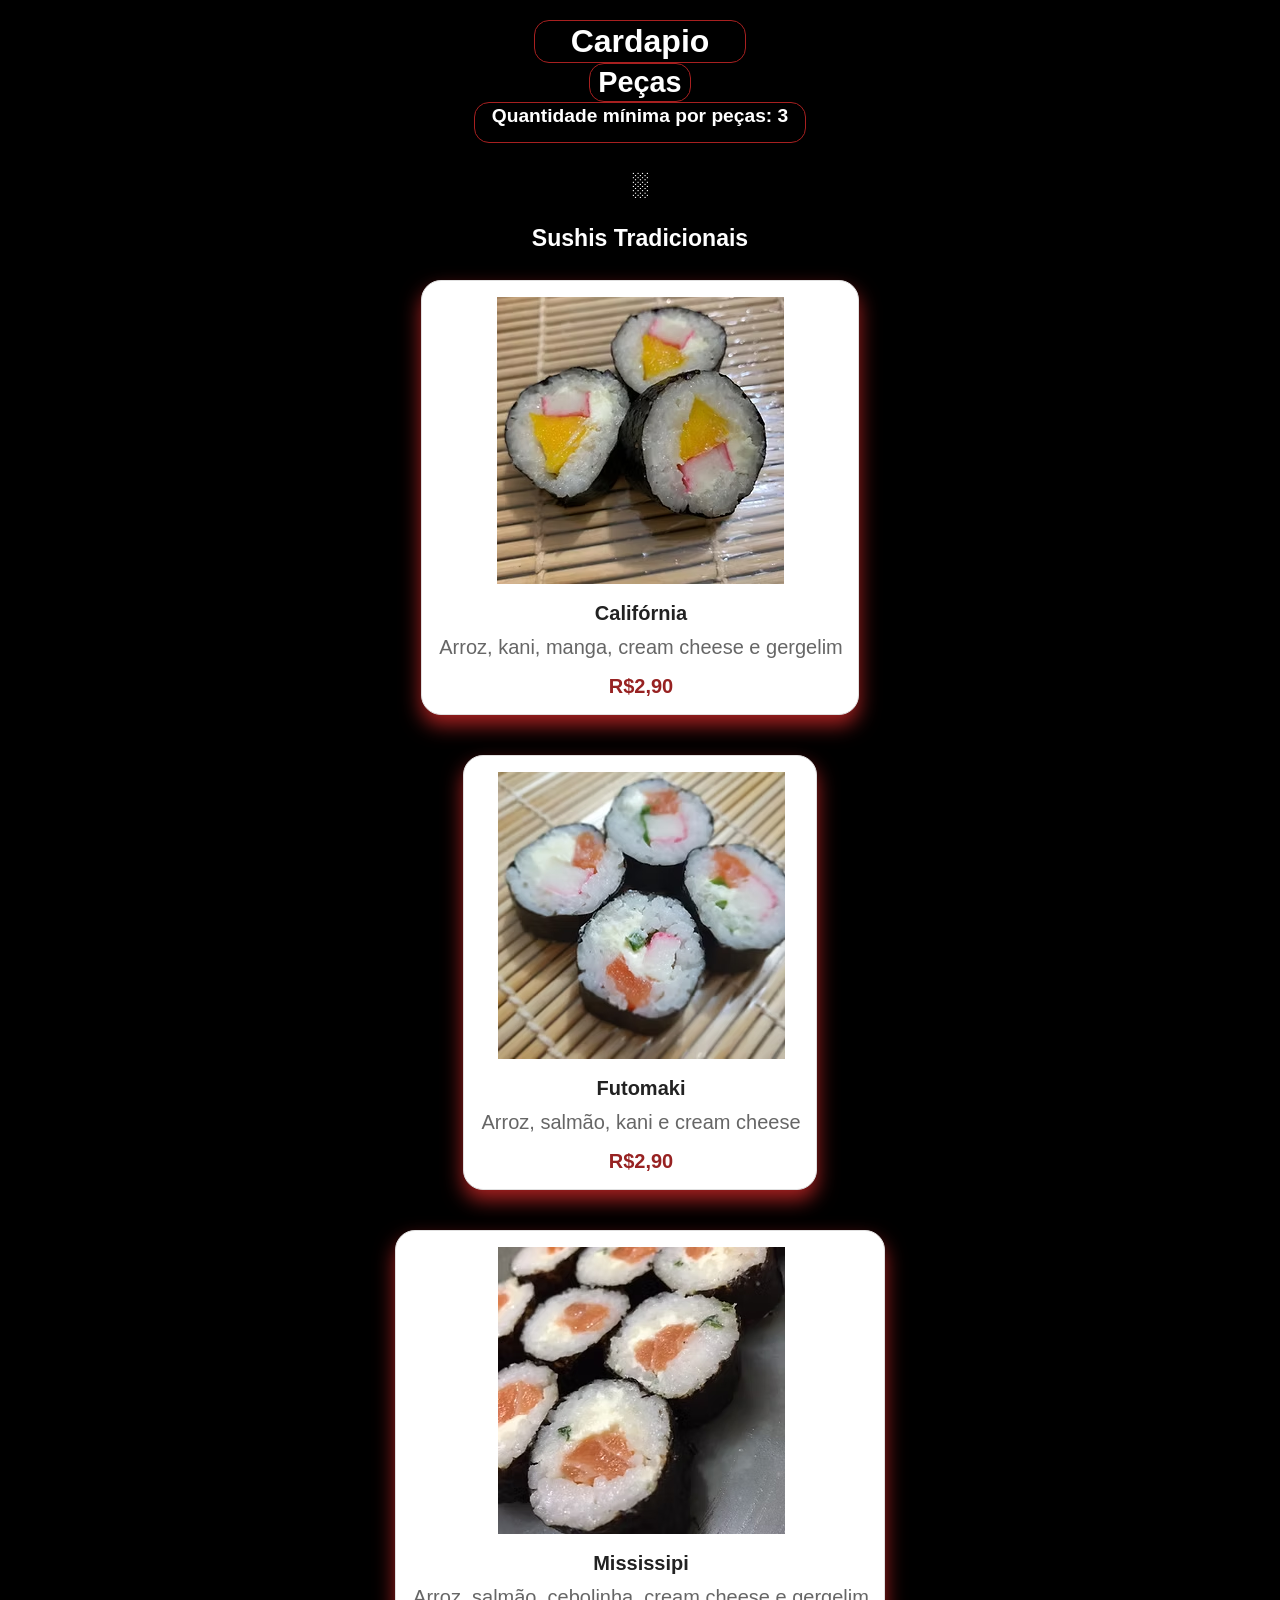
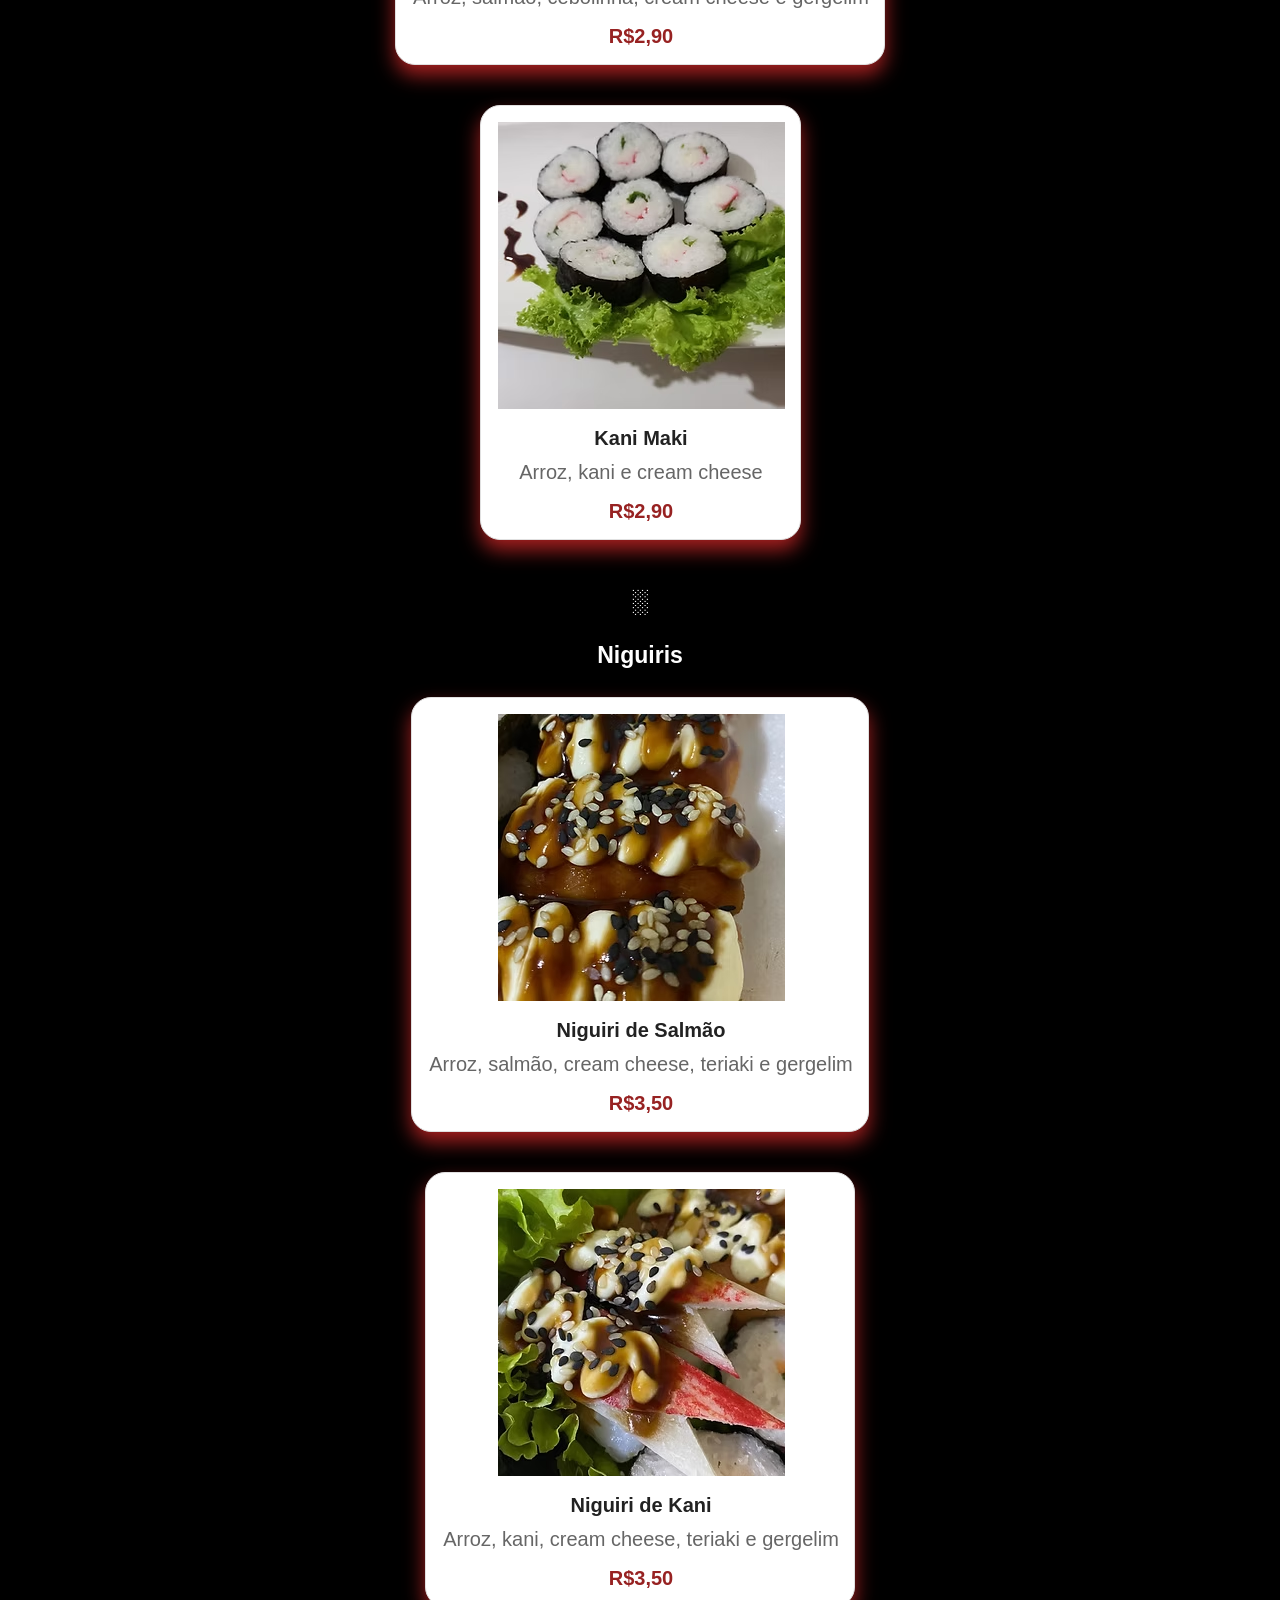
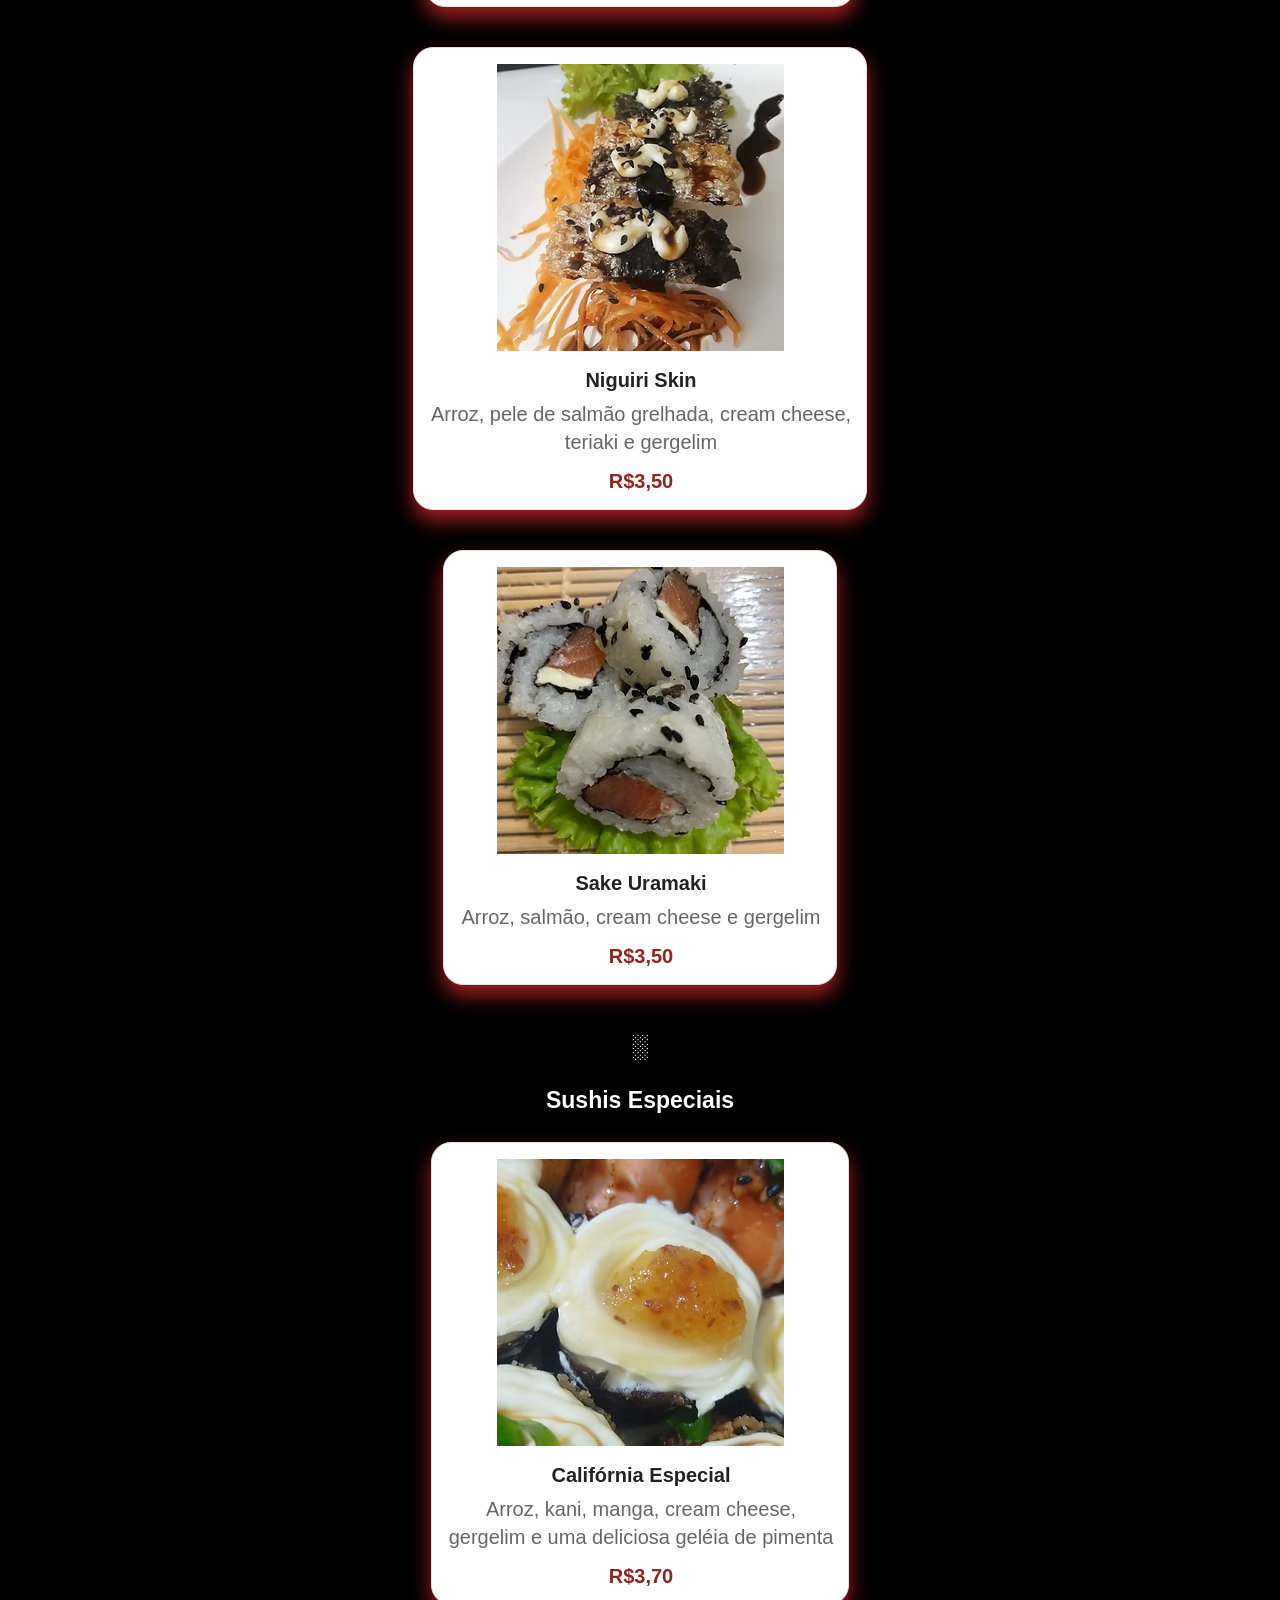
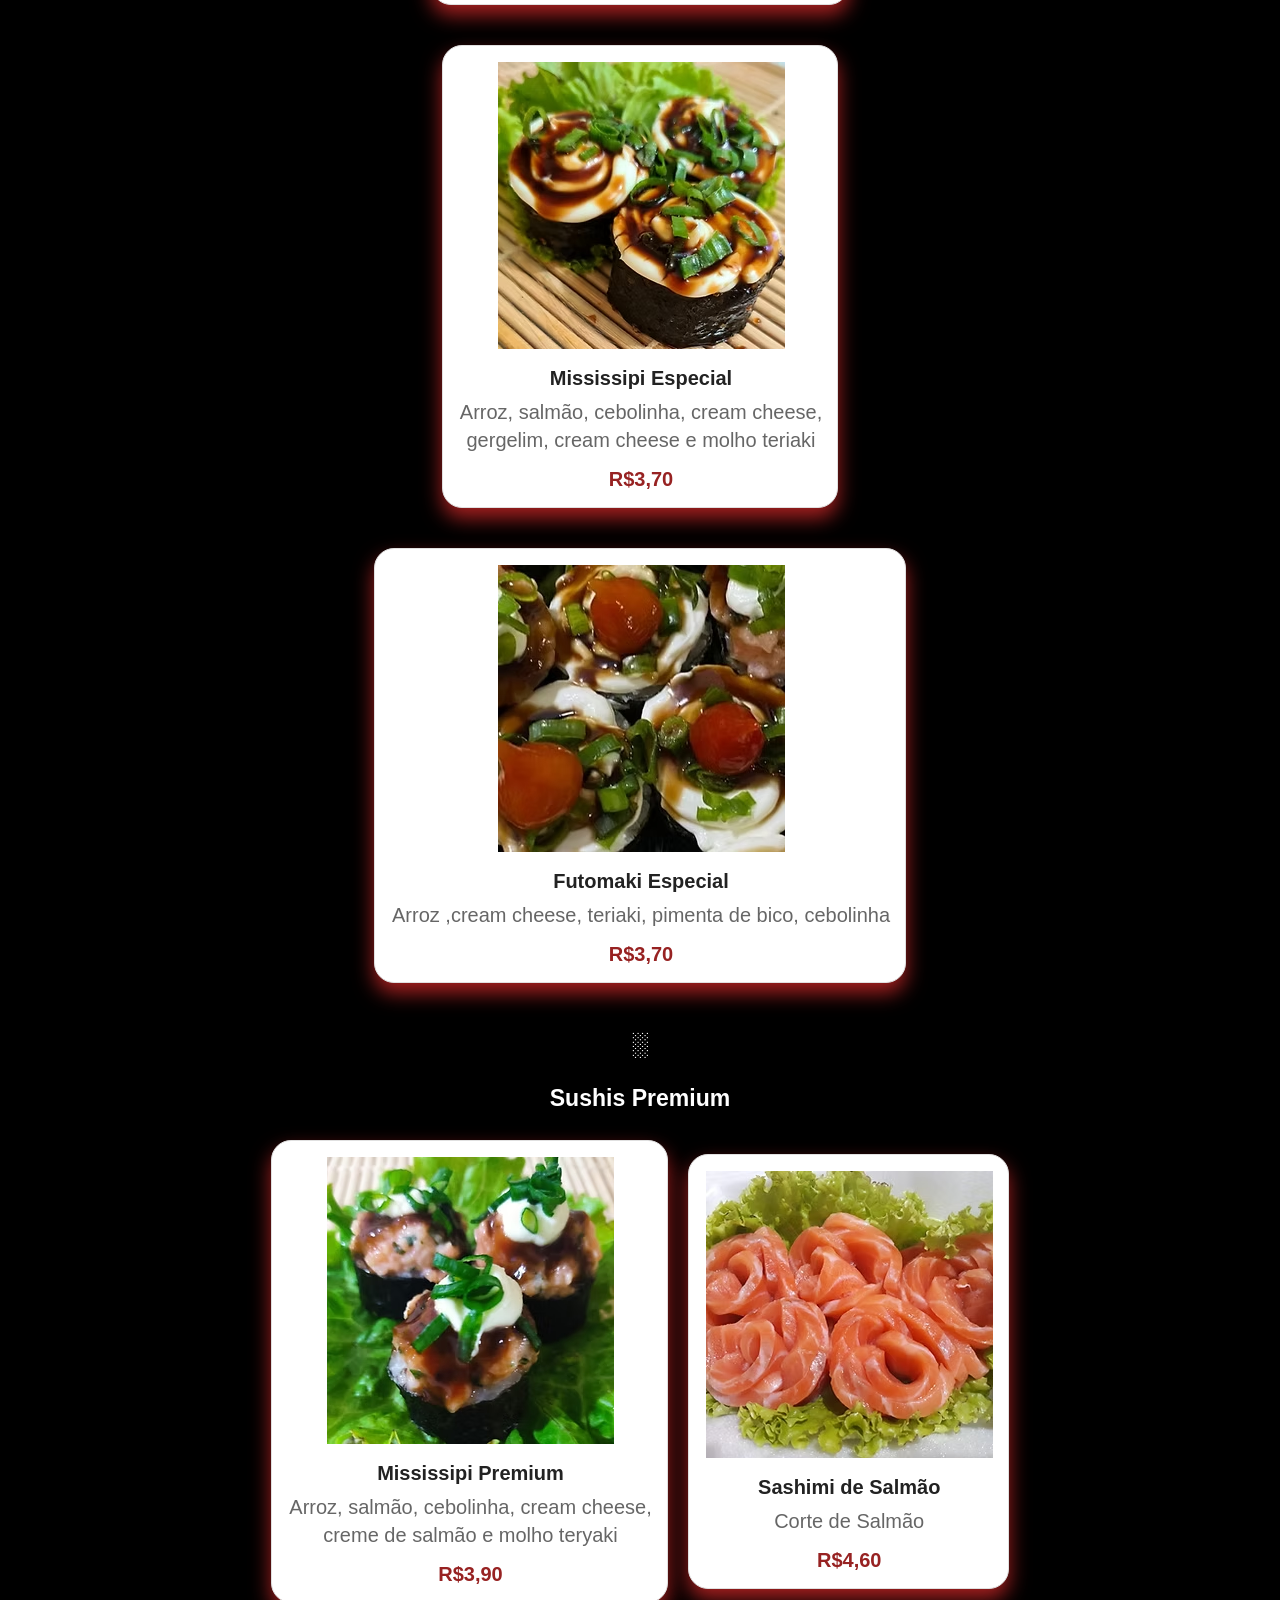
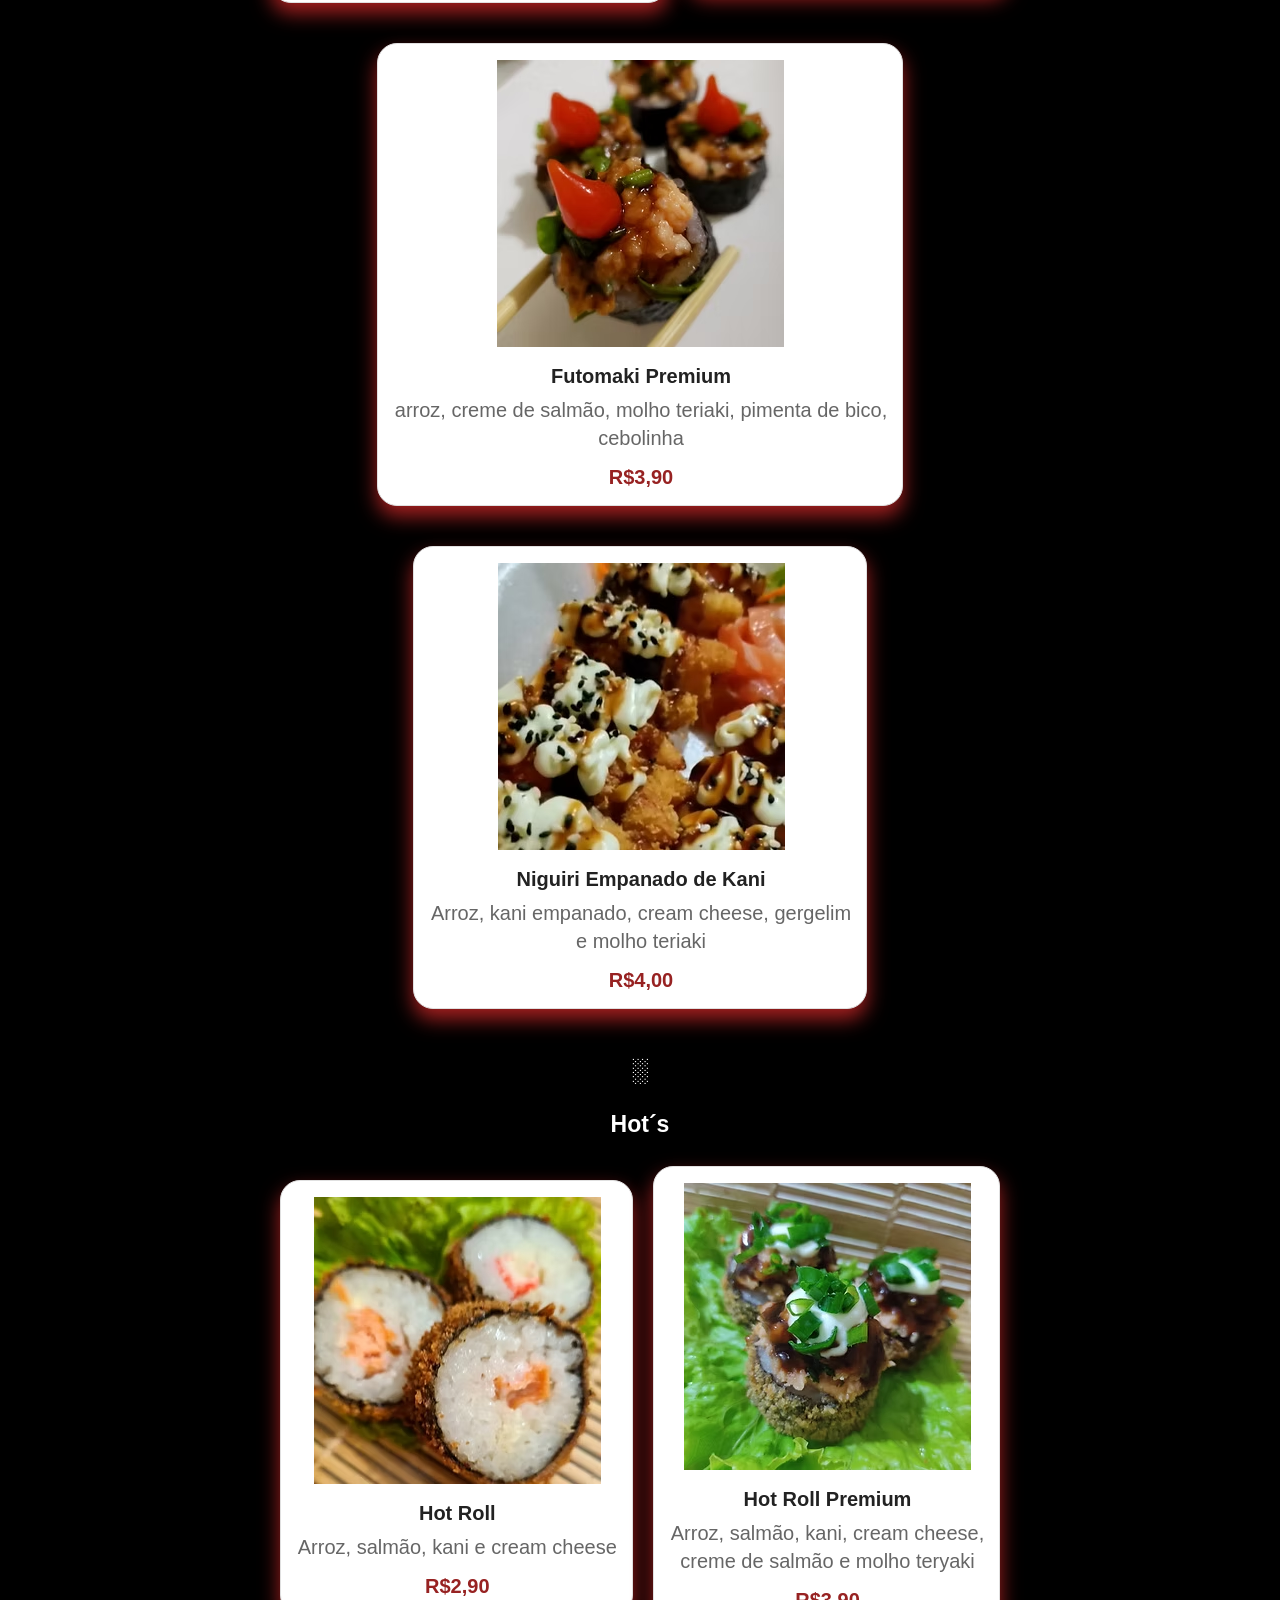
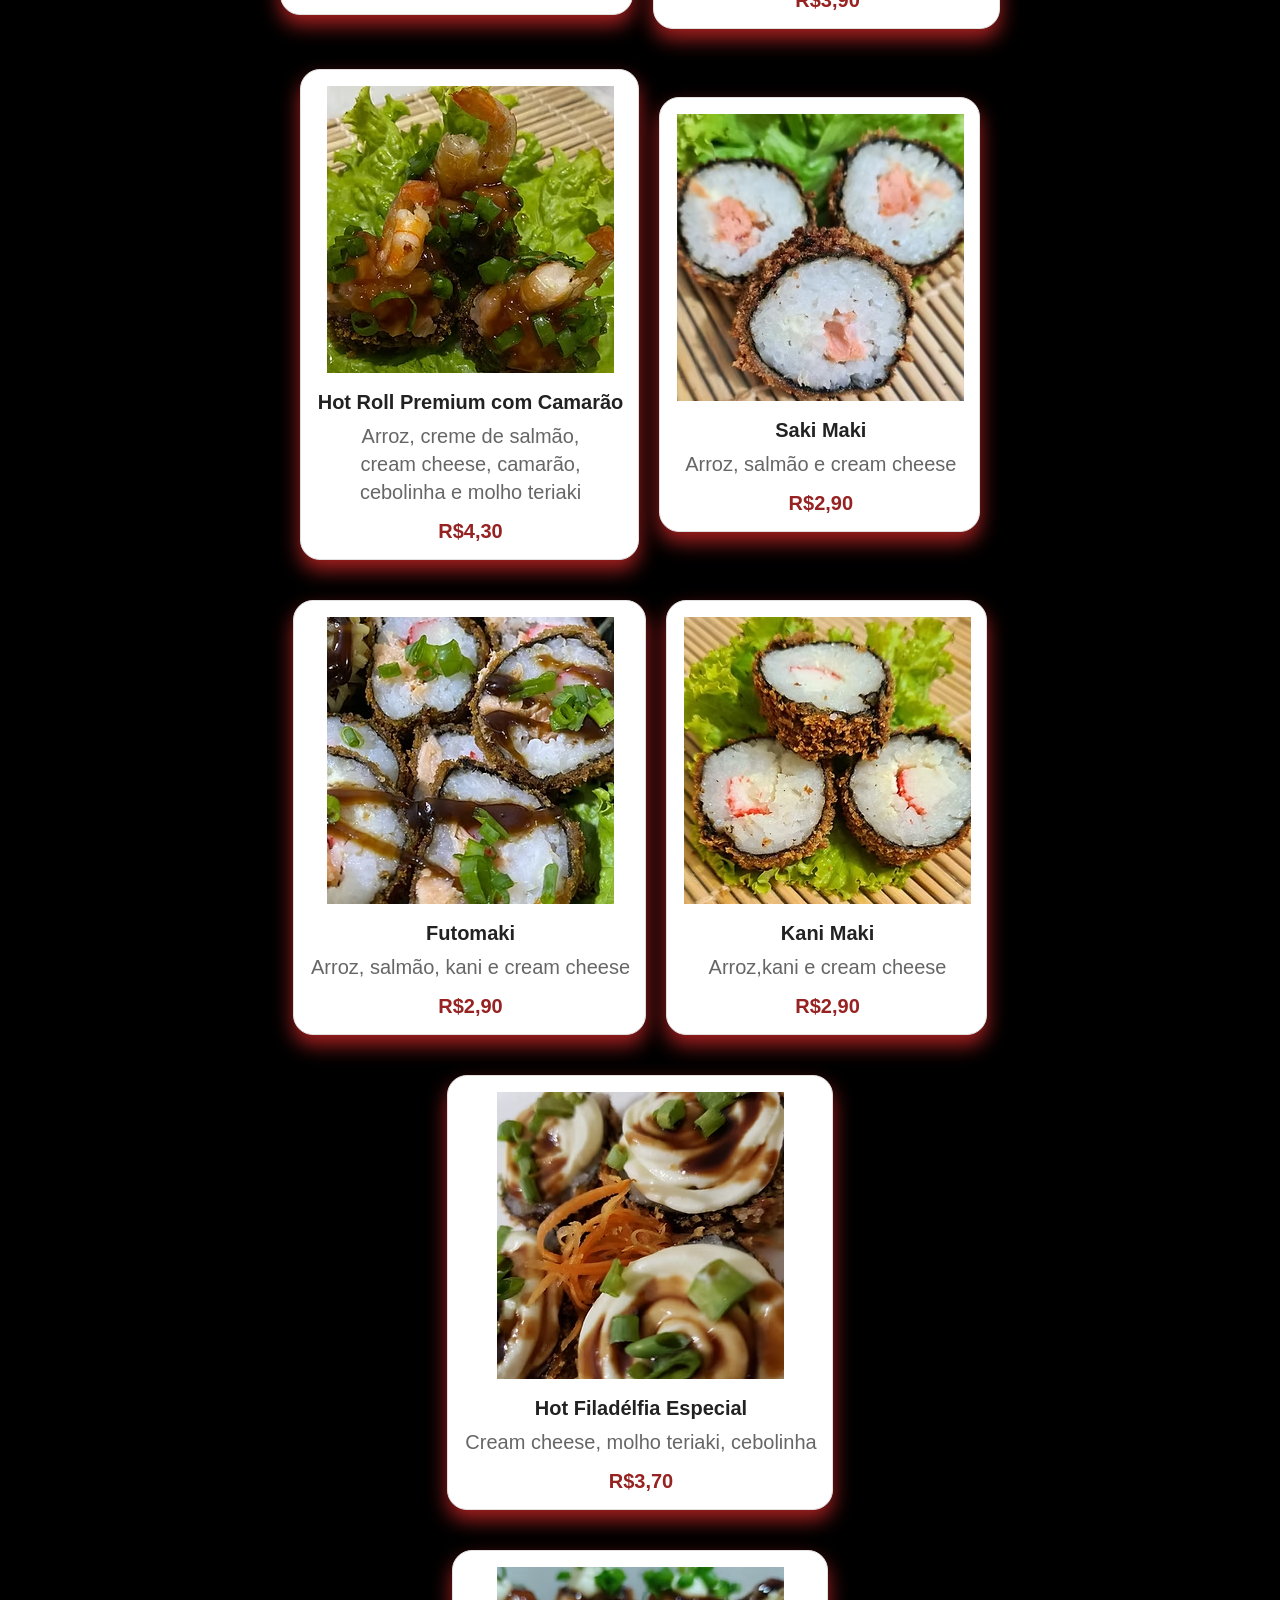
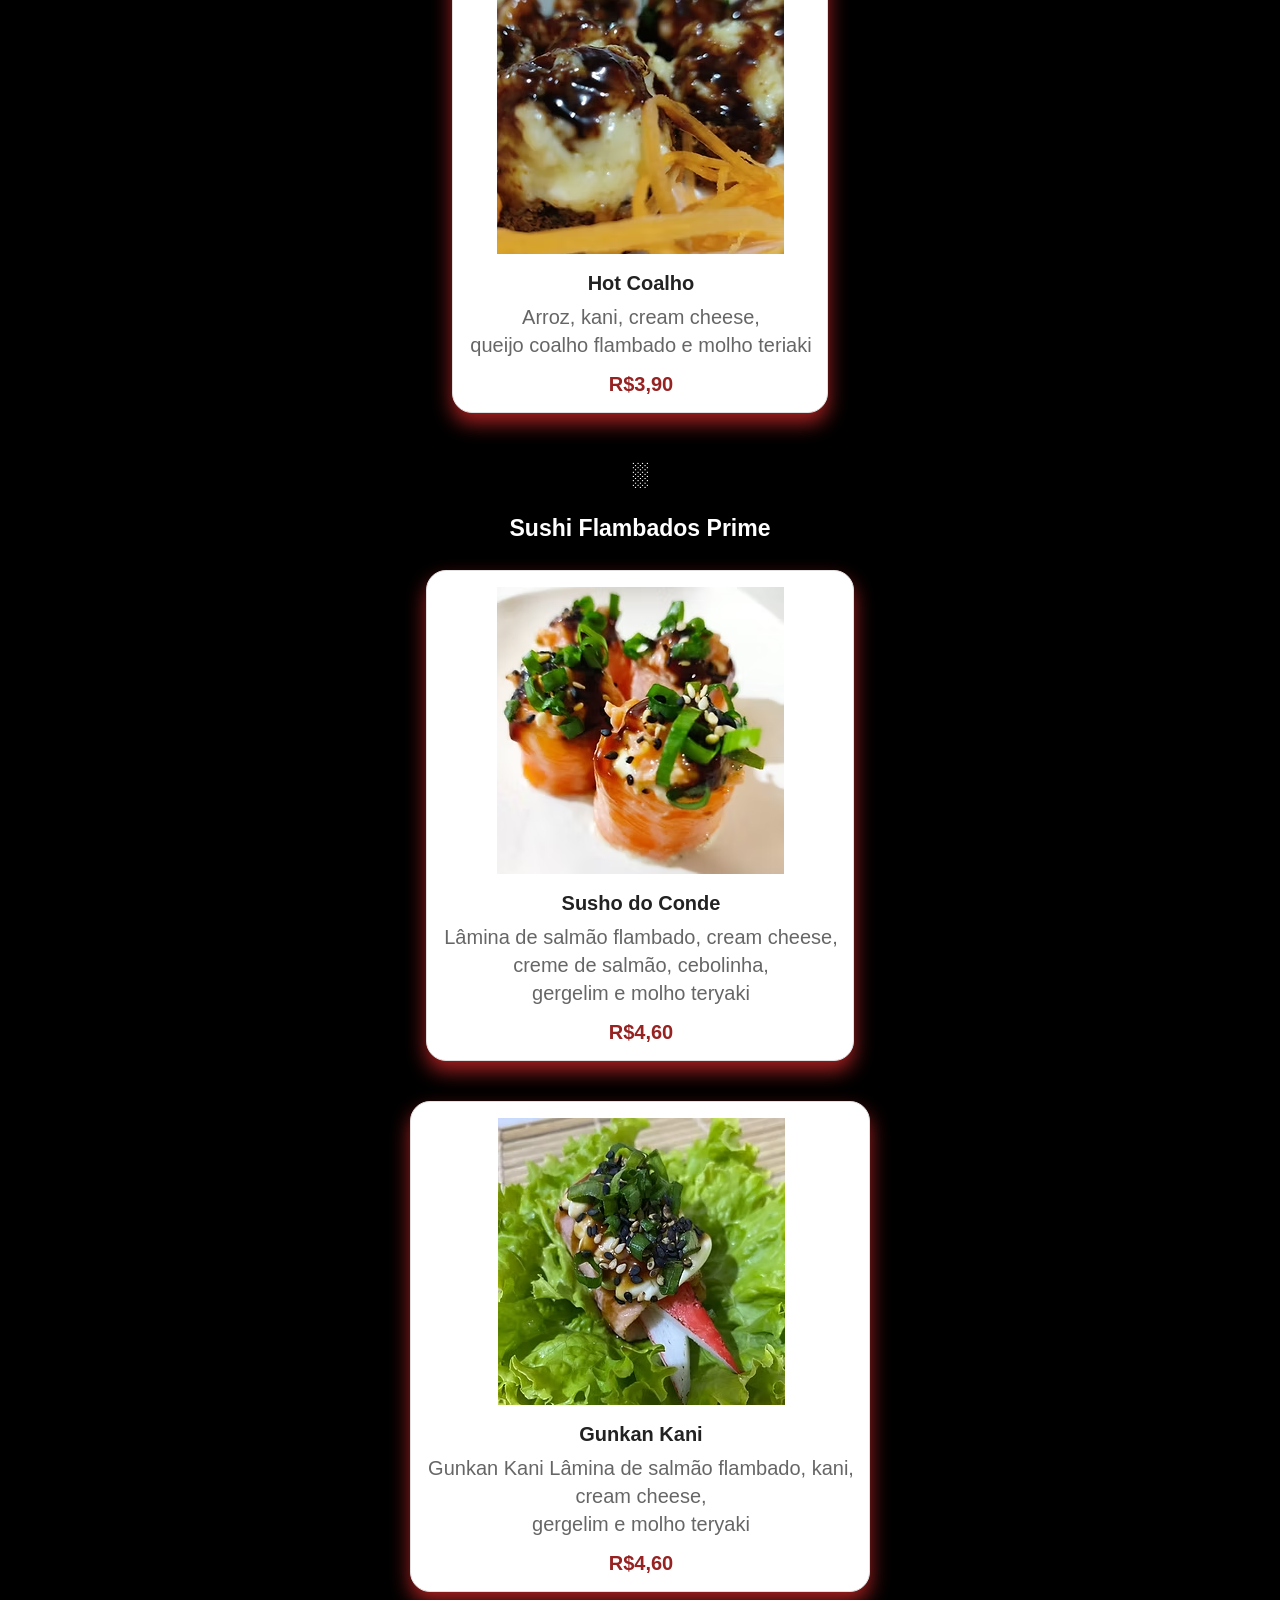
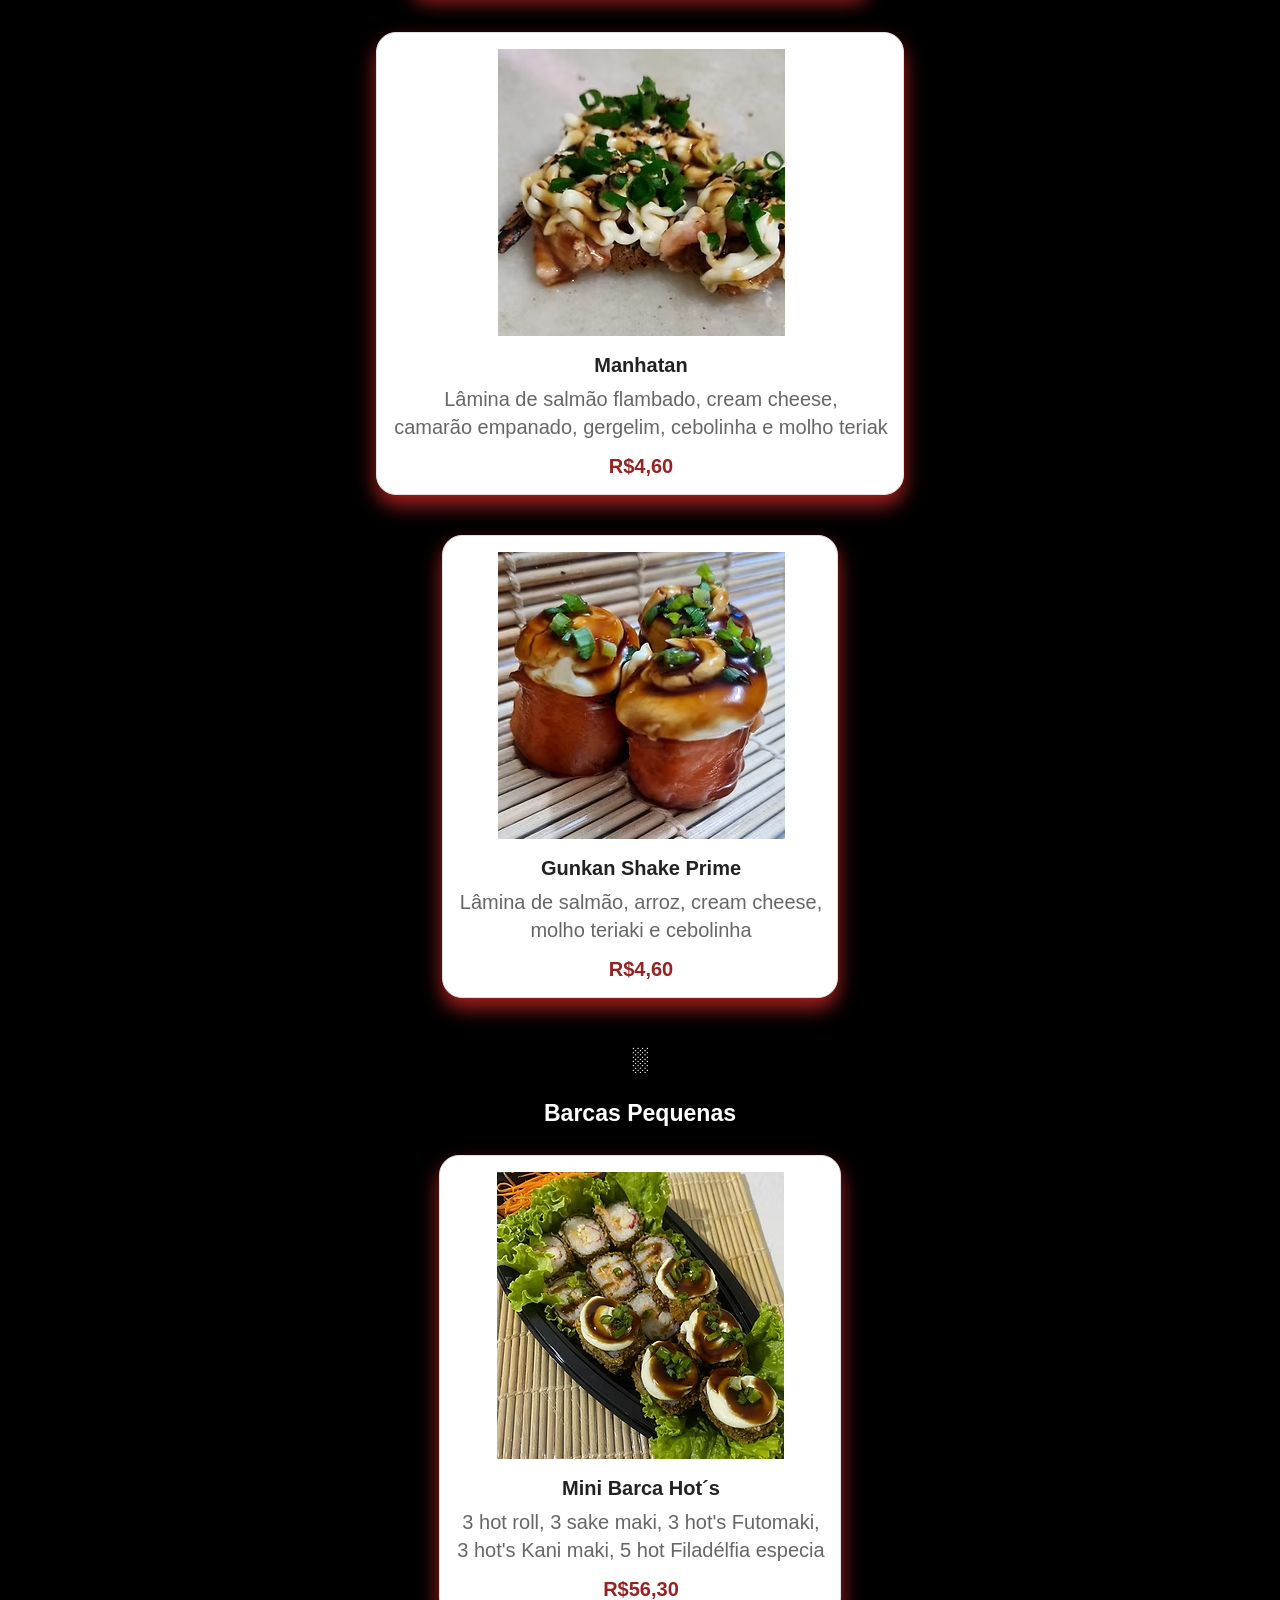
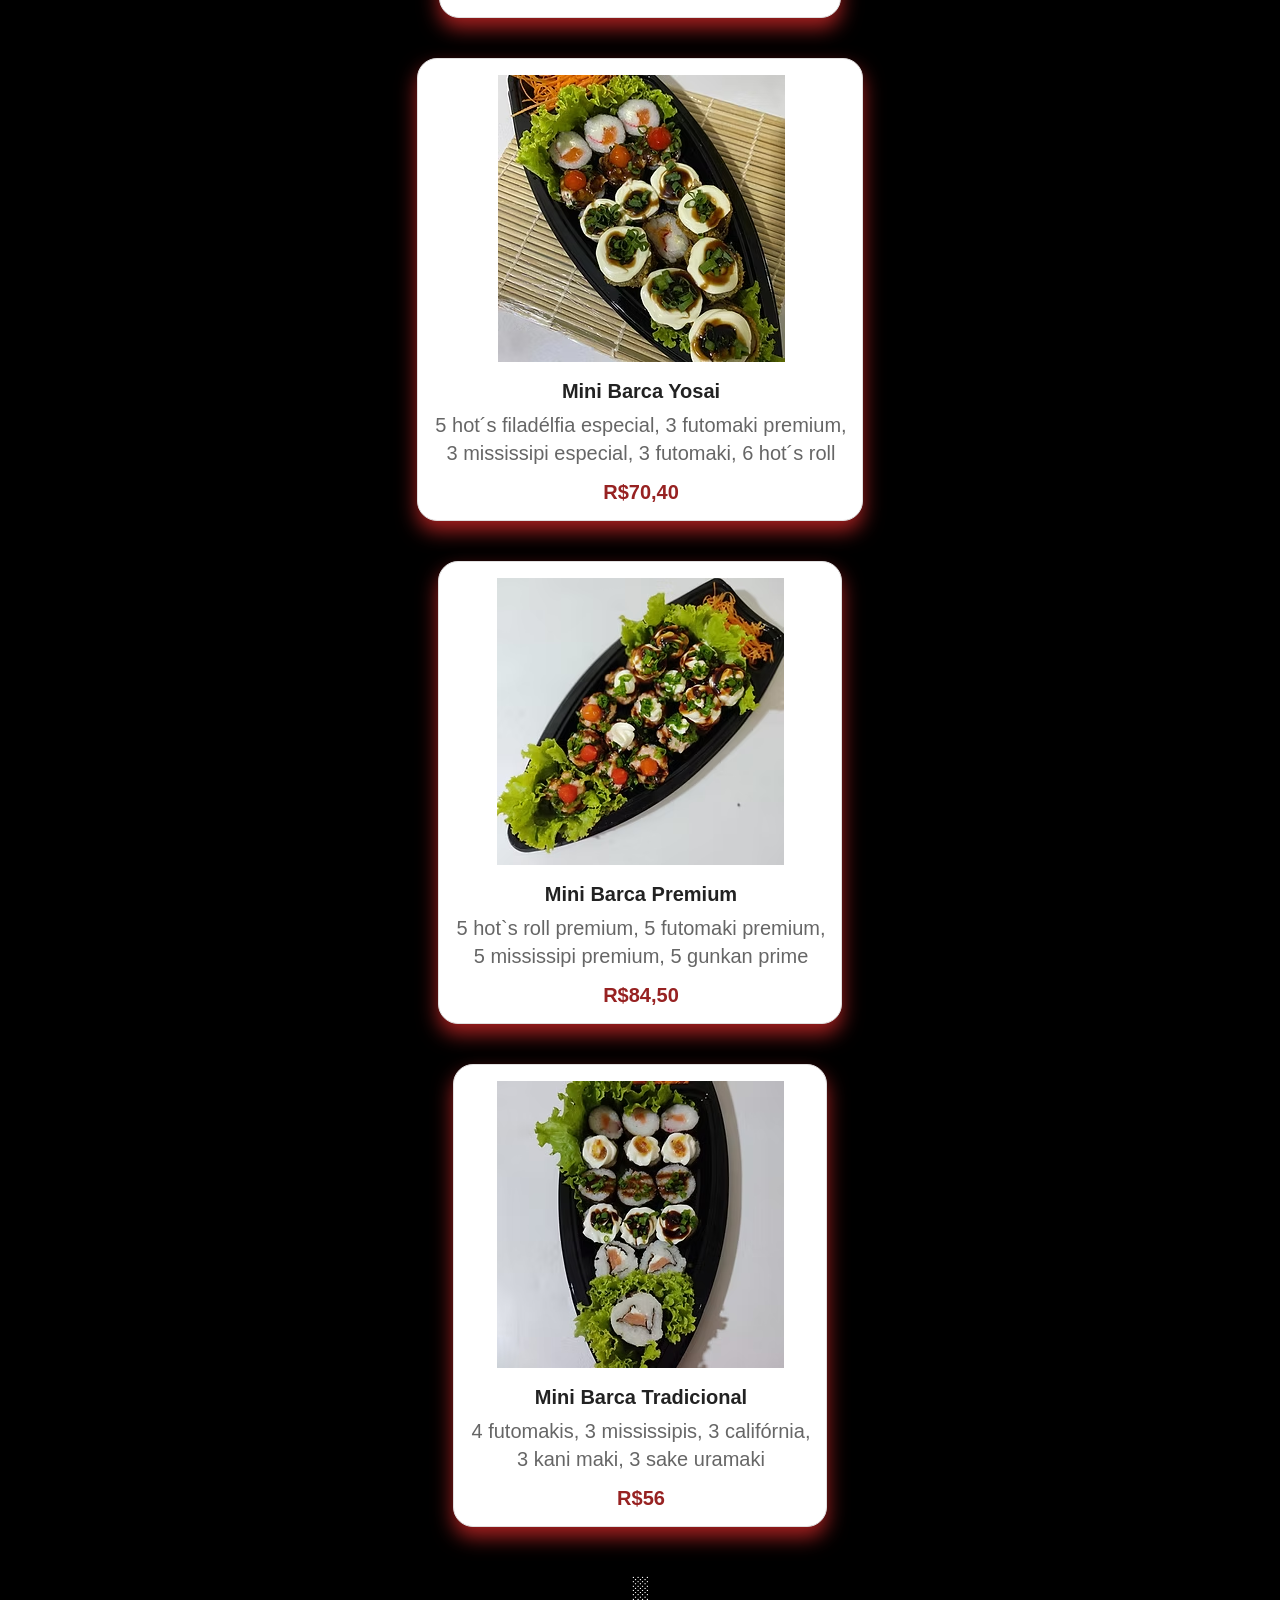
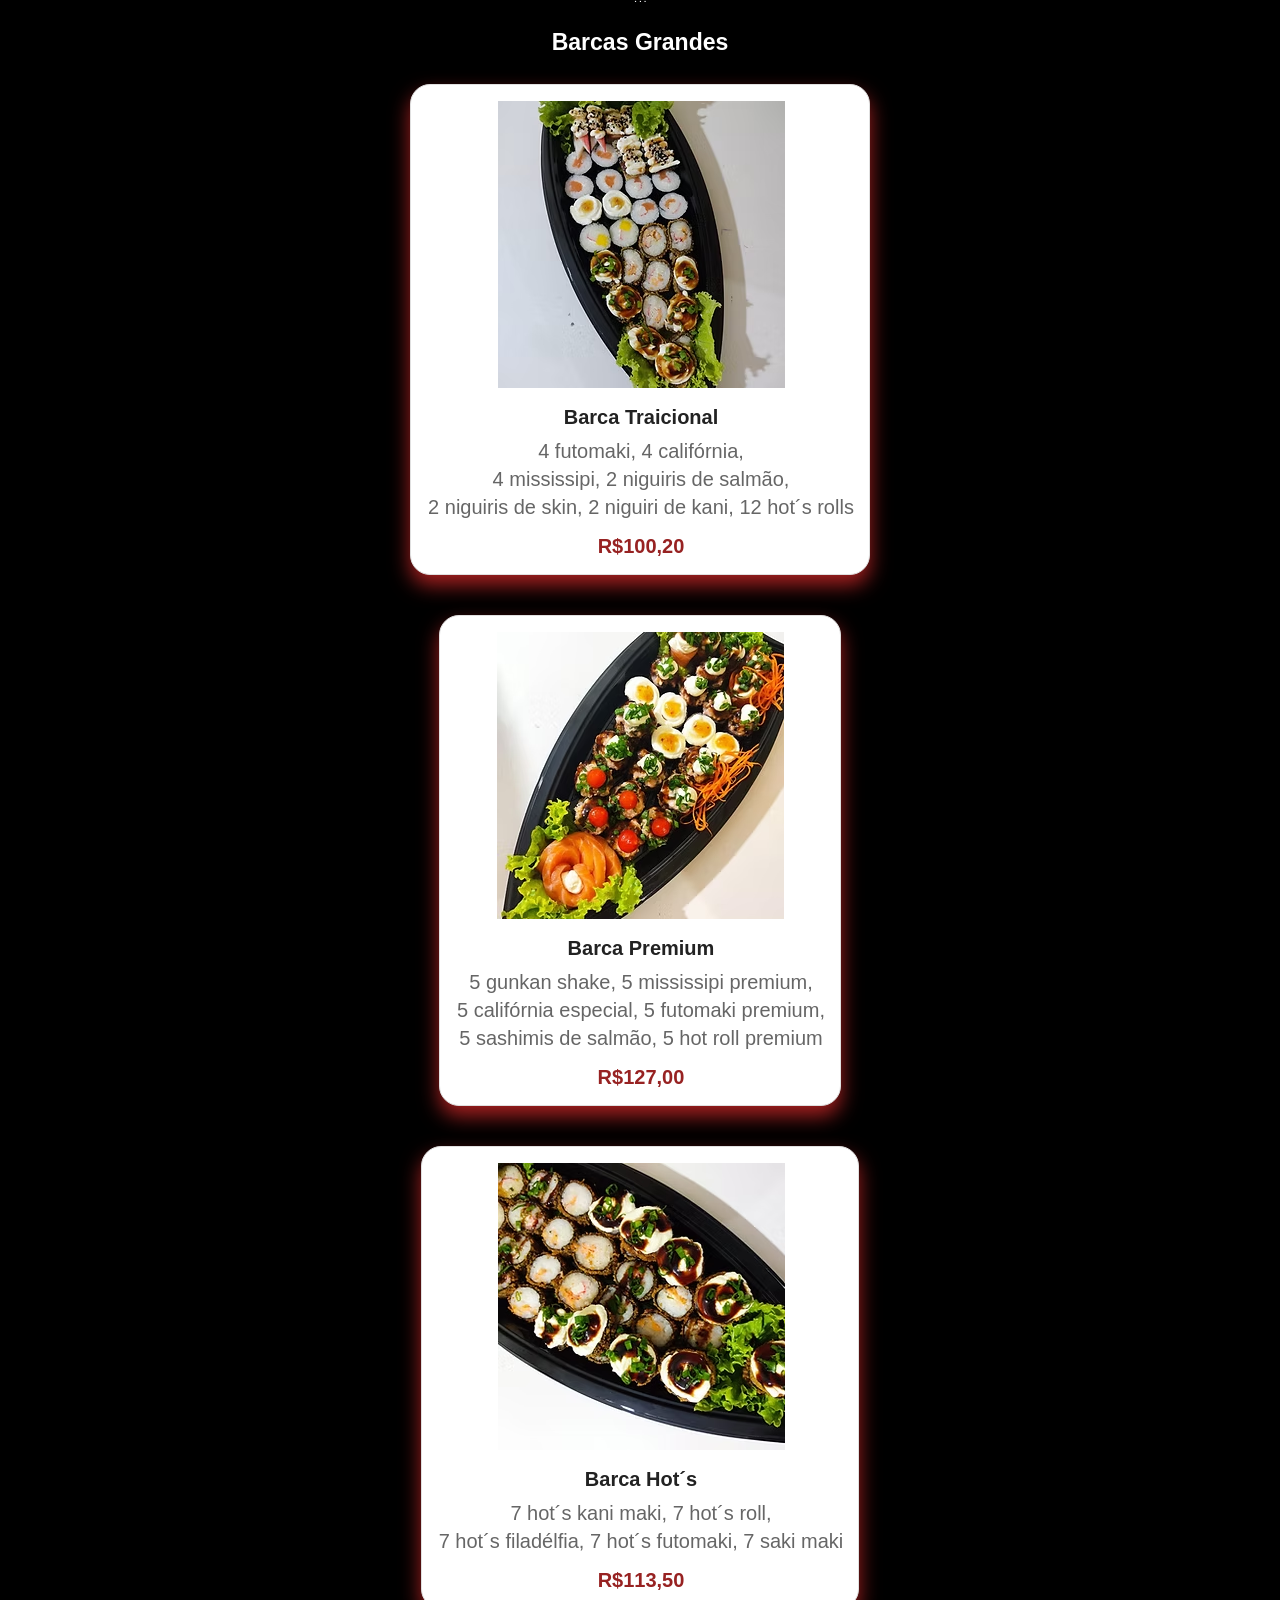
==== commit 7b5fa01a: "changes in html "cardapio"" ====
--- a/cardapio.html
+++ b/cardapio.html
@@ -185,7 +185,8 @@
             <tr class="cartao-pecas">
                 <td class="foto-sushi"><img src="imagens/hot-roll-premium-com-camarao.avif" alt="Foto do Sushi Hot Roll Premium com Camarao"></td>
                 <td class="sushi-nome">Hot Roll Premium com Camarão</td>
-                <td class="sushi-descricao">Arroz, creme de salmão, cream cheese, camarão,<br>
+                <td class="sushi-descricao">Arroz, creme de salmão,<br>
+                     cream cheese, camarão,<br>
                      cebolinha e molho teriaki</td>
                 <td class="sushi-preco">R$4,30</td>
             </tr>
@@ -221,7 +222,8 @@
             <tr class="cartao-pecas">
                 <td class="foto-sushi"><img src="imagens/coalho-hot.avif" alt="Foto do Sushi Hot Coalho"></td>
                 <td class="sushi-nome">Hot Coalho</td>
-                <td class="sushi-descricao">Arroz, kani, cream cheese, queijo coalho flambado e molho teriaki</td>
+                <td class="sushi-descricao">Arroz, kani, cream cheese,<br>
+                     queijo coalho flambado e molho teriaki</td>
                 <td class="sushi-preco">R$3,90</td>
             </tr>
         </tbody>
@@ -237,14 +239,15 @@
             <tr class="cartao-pecas">
                 <td class="foto-sushi"><img src="imagens/sushi-do-conde-flambado.avif" alt="Foto do Sushi do Conde Flambado"></td>
                 <td class="sushi-nome">Susho do Conde</td>
-                <td class="sushi-descricao">Lâmina de salmão flambado, cream cheese,<br> creme de salmão, cebolinha, gergelim e molho teryaki</td>
+                <td class="sushi-descricao">Lâmina de salmão flambado, cream cheese,<br> creme de salmão, cebolinha,<br>
+                     gergelim e molho teryaki</td>
                 <td class="sushi-preco">R$4,60</td>
             </tr>
             <!--Segunda Peça Flambado-->
             <tr class="cartao-pecas">
                 <td class="foto-sushi"><img src="imagens/gunkan-kani-flambado.avif" alt="Foto do Sushi Gunkan Kani Flambado"></td>
                 <td class="sushi-nome">Gunkan Kani</td>
-                <td class="sushi-descricao">Gunkan Kani Lâmina de salmão flambado, kani, cream cheese,<br> gergelim e molho teryaki</td>
+                <td class="sushi-descricao">Gunkan Kani Lâmina de salmão flambado, kani,<br> cream cheese,<br> gergelim e molho teryaki</td>
                 <td class="sushi-preco">R$4,60</td>
             </tr>
             <!--Terceira Peça Flambado-->
@@ -449,7 +452,8 @@
                 <td class="sushi-nome">Poke</td>
                 <td class="sushi-descricao">Arroz, cream cheese, salmão, cebola,<br>
                      manga, abacate, cenoura, pimenta de bico,<br>
-                      cebolinha, pepino, teriaki, gengibre e gergelim.</td>
+                      cebolinha, pepino,<br>
+                       teriaki, gengibre e gergelim.</td>
                 <td class="sushi-preco">R$49,00</td>
             </tr>
             <!--Segundo Poke-->
@@ -458,7 +462,8 @@
                 <td class="sushi-nome">Poke Com Camarão</td>
                 <td class="sushi-descricao">Arroz, cream cheese, salmão, cebola,<br>
                      manga, abacate, cenoura,<br>
-                     pimenta de bico, cebolinha, pepino, teriaki, gengibre e gergelim.</td>
+                     pimenta de bico, cebolinha,<br>
+                      pepino, teriaki, gengibre e gergelim.</td>
                 <td class="sushi-preco">R$56,00</td>
             </tr>
         </tbody>
--- a/estilos/style.css
+++ b/estilos/style.css
@@ -26,23 +26,51 @@
     max-height: 50vh;
     margin: 72px auto;
     margin-top: 200px;
-    margin-bottom: -70px;
+    margin-bottom: -40px;
 }
 
 .titulo-embaixo-logo{ /* Posição do Texto abaixo da logo */
     text-align: center;
-    margin-top: -35vh;
-    margin-right: 30px;
-    color: white;
-    font-size: 1.5rem;
+    color: white;
+    font-size: clamp(1.3rem, 3.5vw, 1.35rem);
+    margin-right: 40px;
+    margin-top: -50px;
+}
+
+.sushi-background1 {
+    position: fixed;
+    width: 100%;
+    max-width: 400px;
+    height: auto;
+    margin: 0 auto;
+    top: 0;
+    left: 0;
+    filter: blur(5px);
+    opacity: 30%;
+    z-index: -1;
+    pointer-events: none;
+}
+
+.sushi-background2 {
+    position: fixed;
+    width: 100%;
+    max-width: 400px;
+    height: auto;
+    margin: 0 auto;
+    bottom: 0;
+    right: 0;
+    filter: blur(5px);
+    opacity: 30%;
+    z-index: -1;
+    pointer-events: none;
 }
 
 .area-acoes {
     display: flex;
     justify-content: center;
     align-items: center;
-    gap: 40px;
-    margin-top: 30px;
+    gap: 20px;
+    margin-top: 40vh;
 }
 
 .botoes{ /* Botoes */
